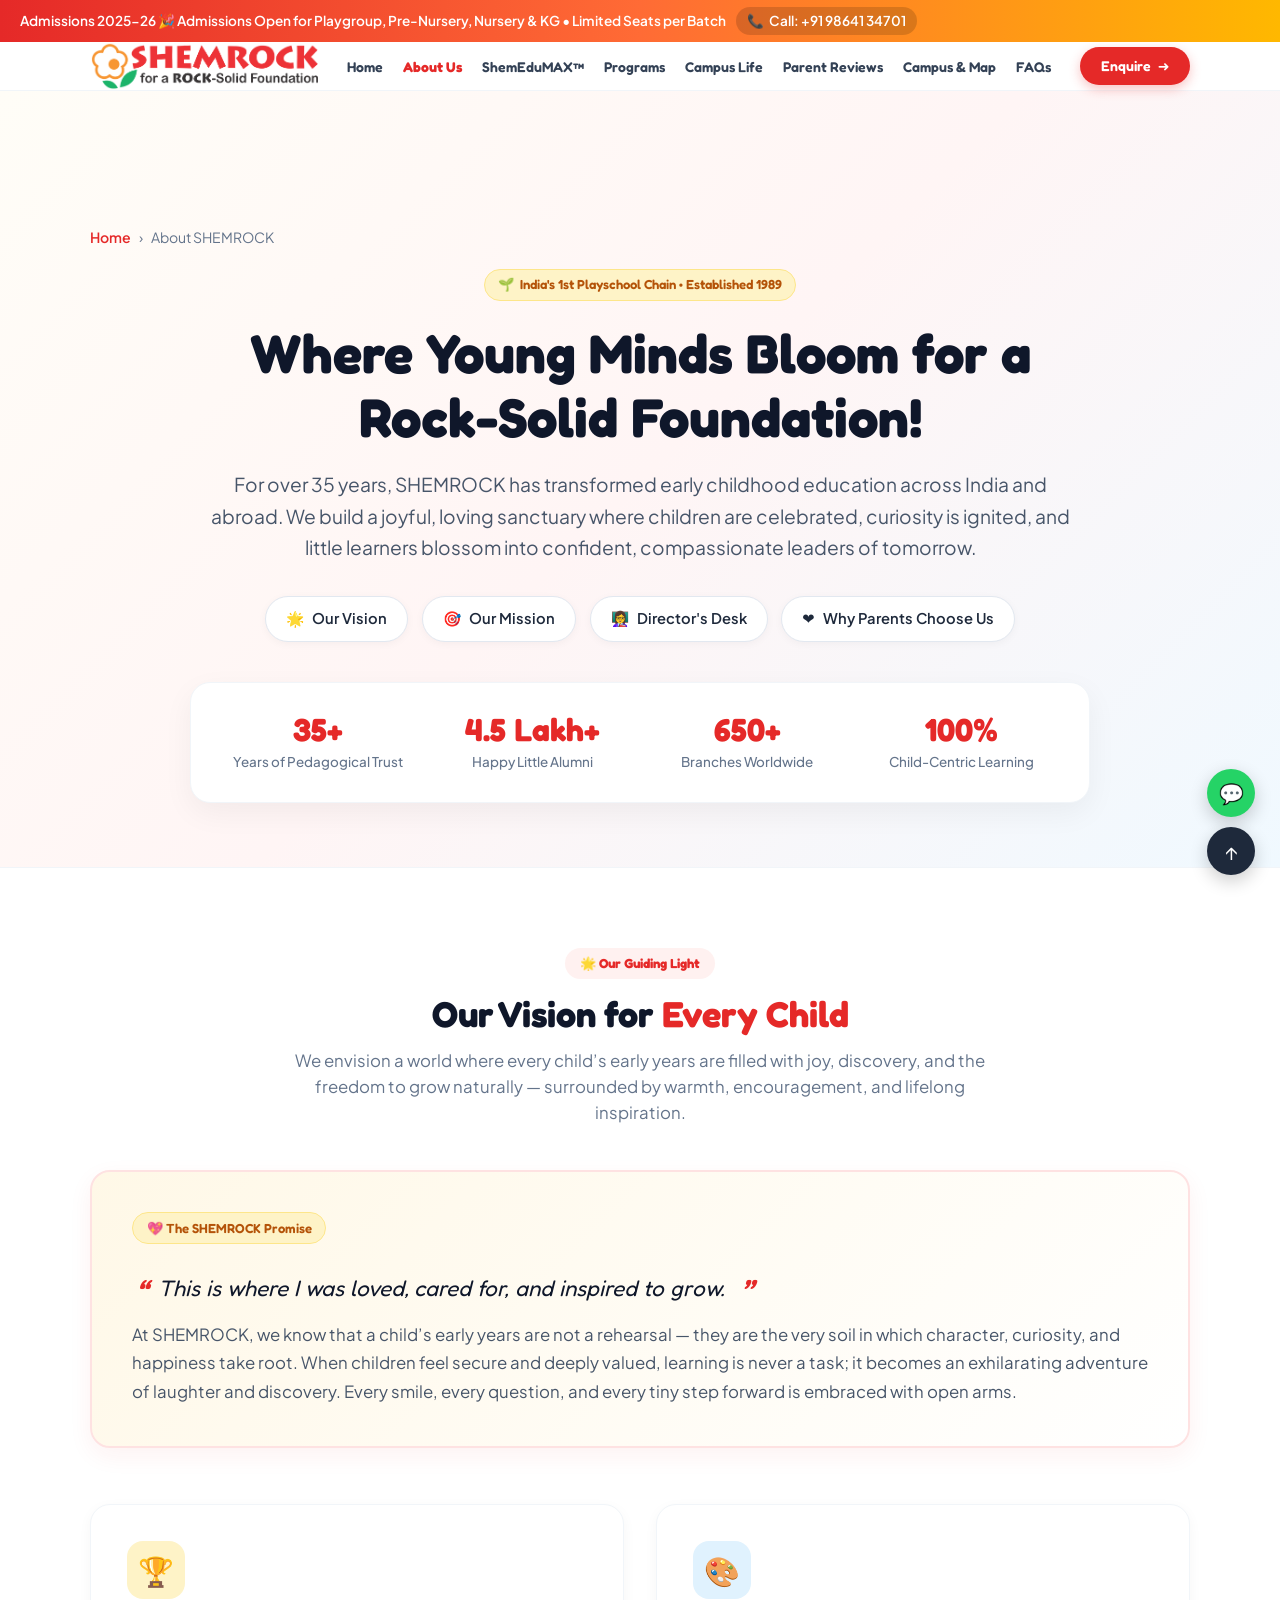
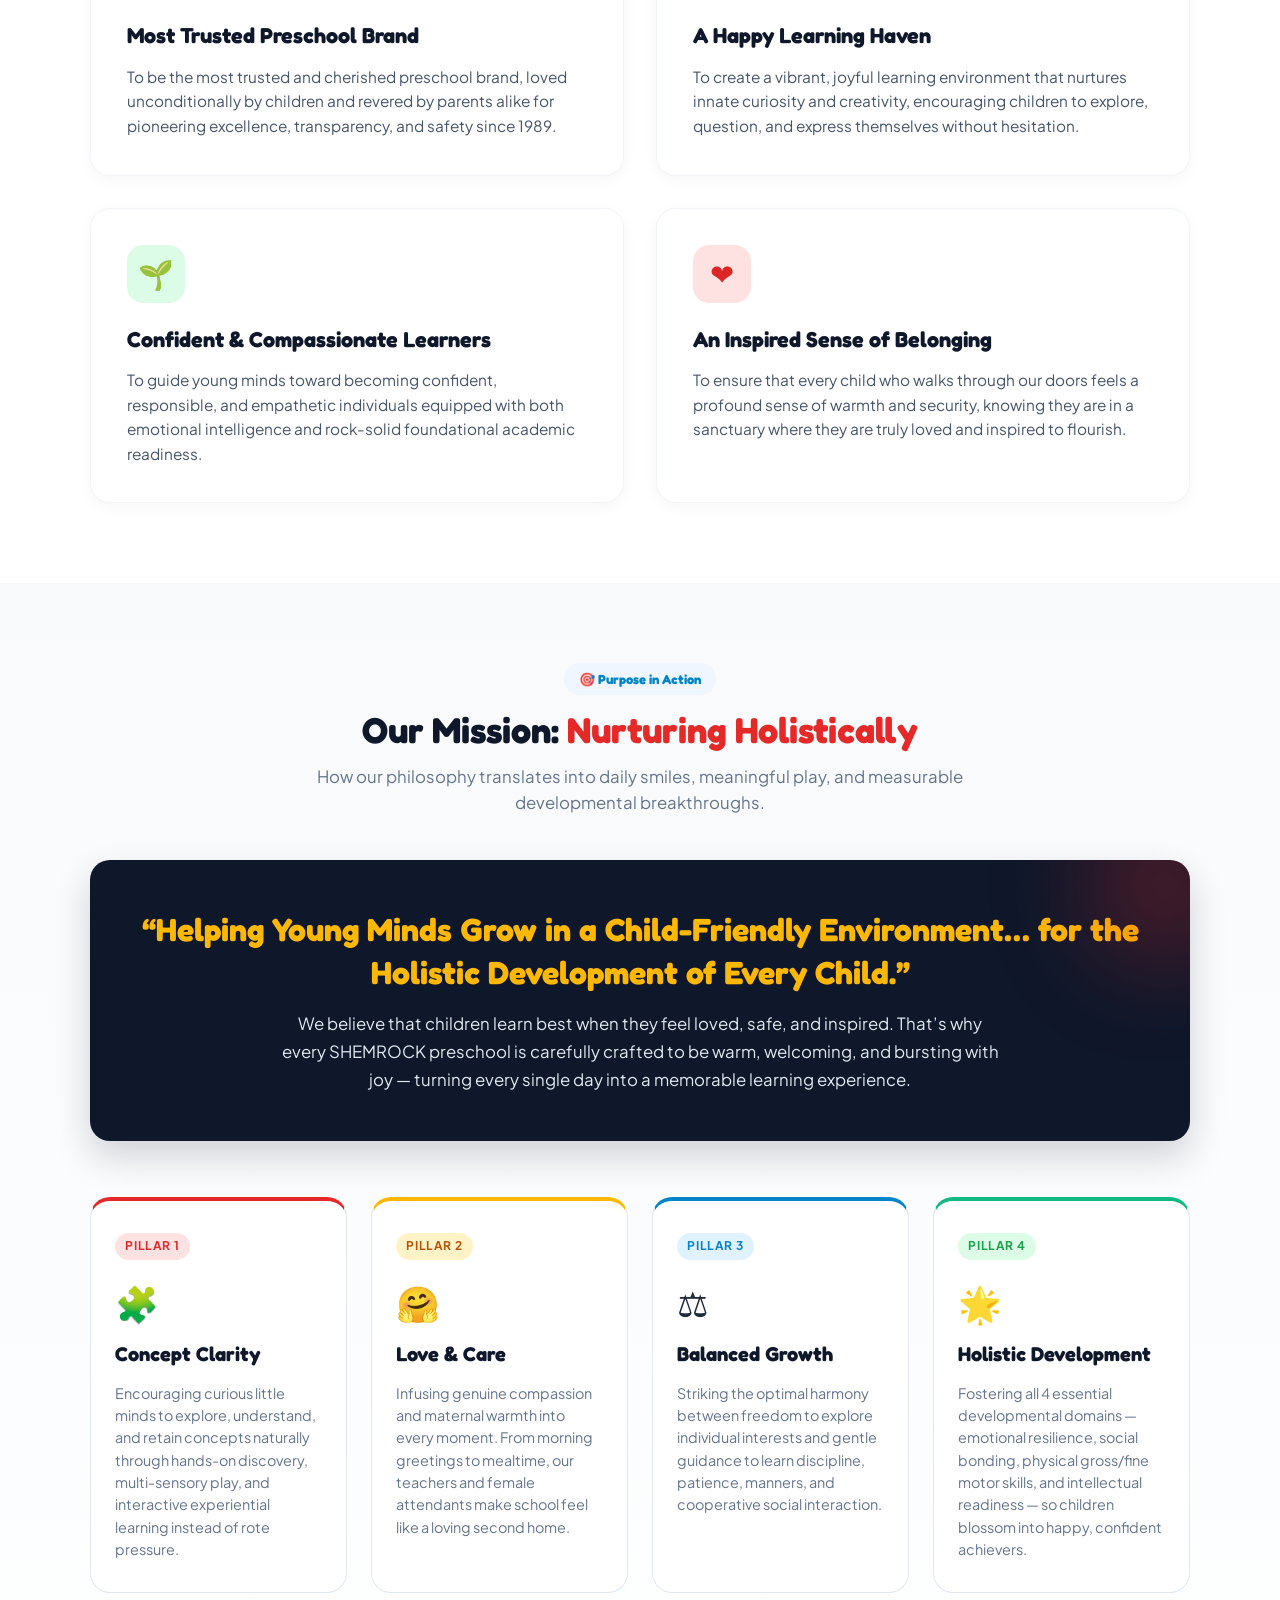
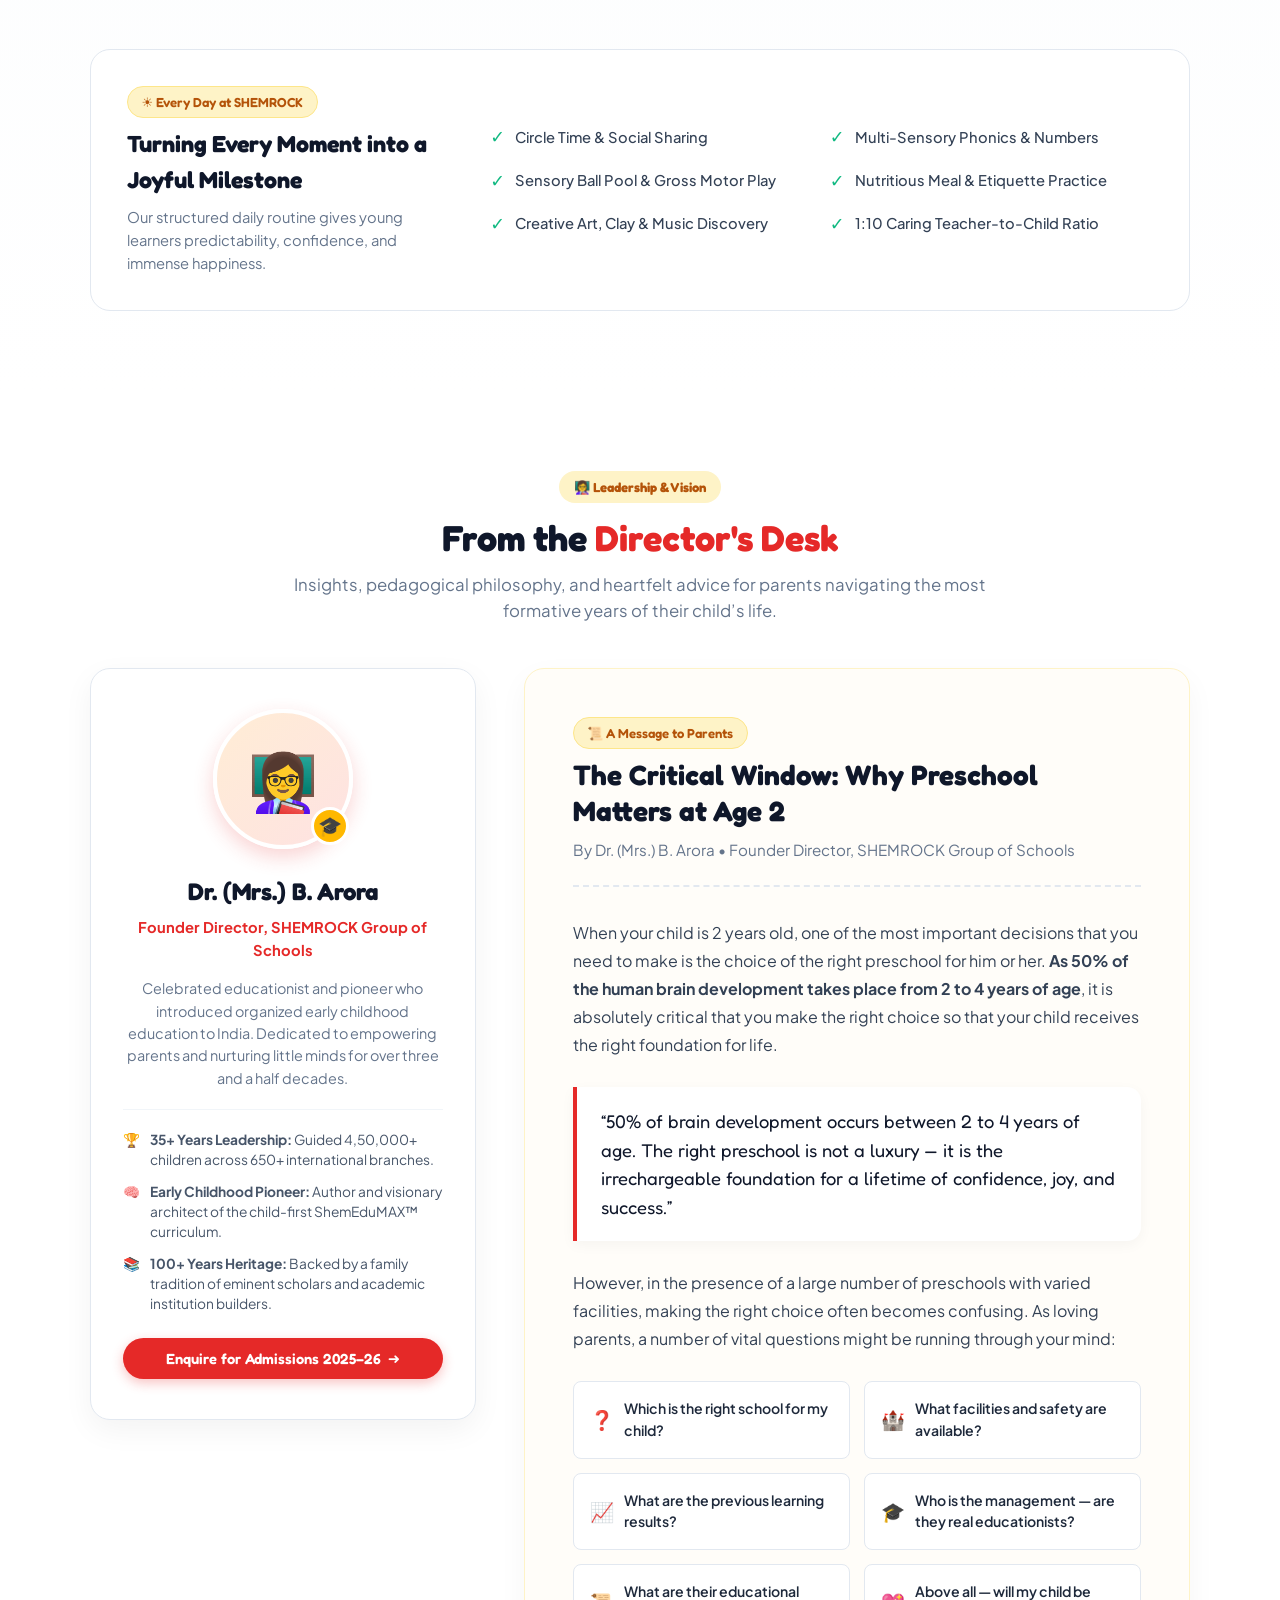
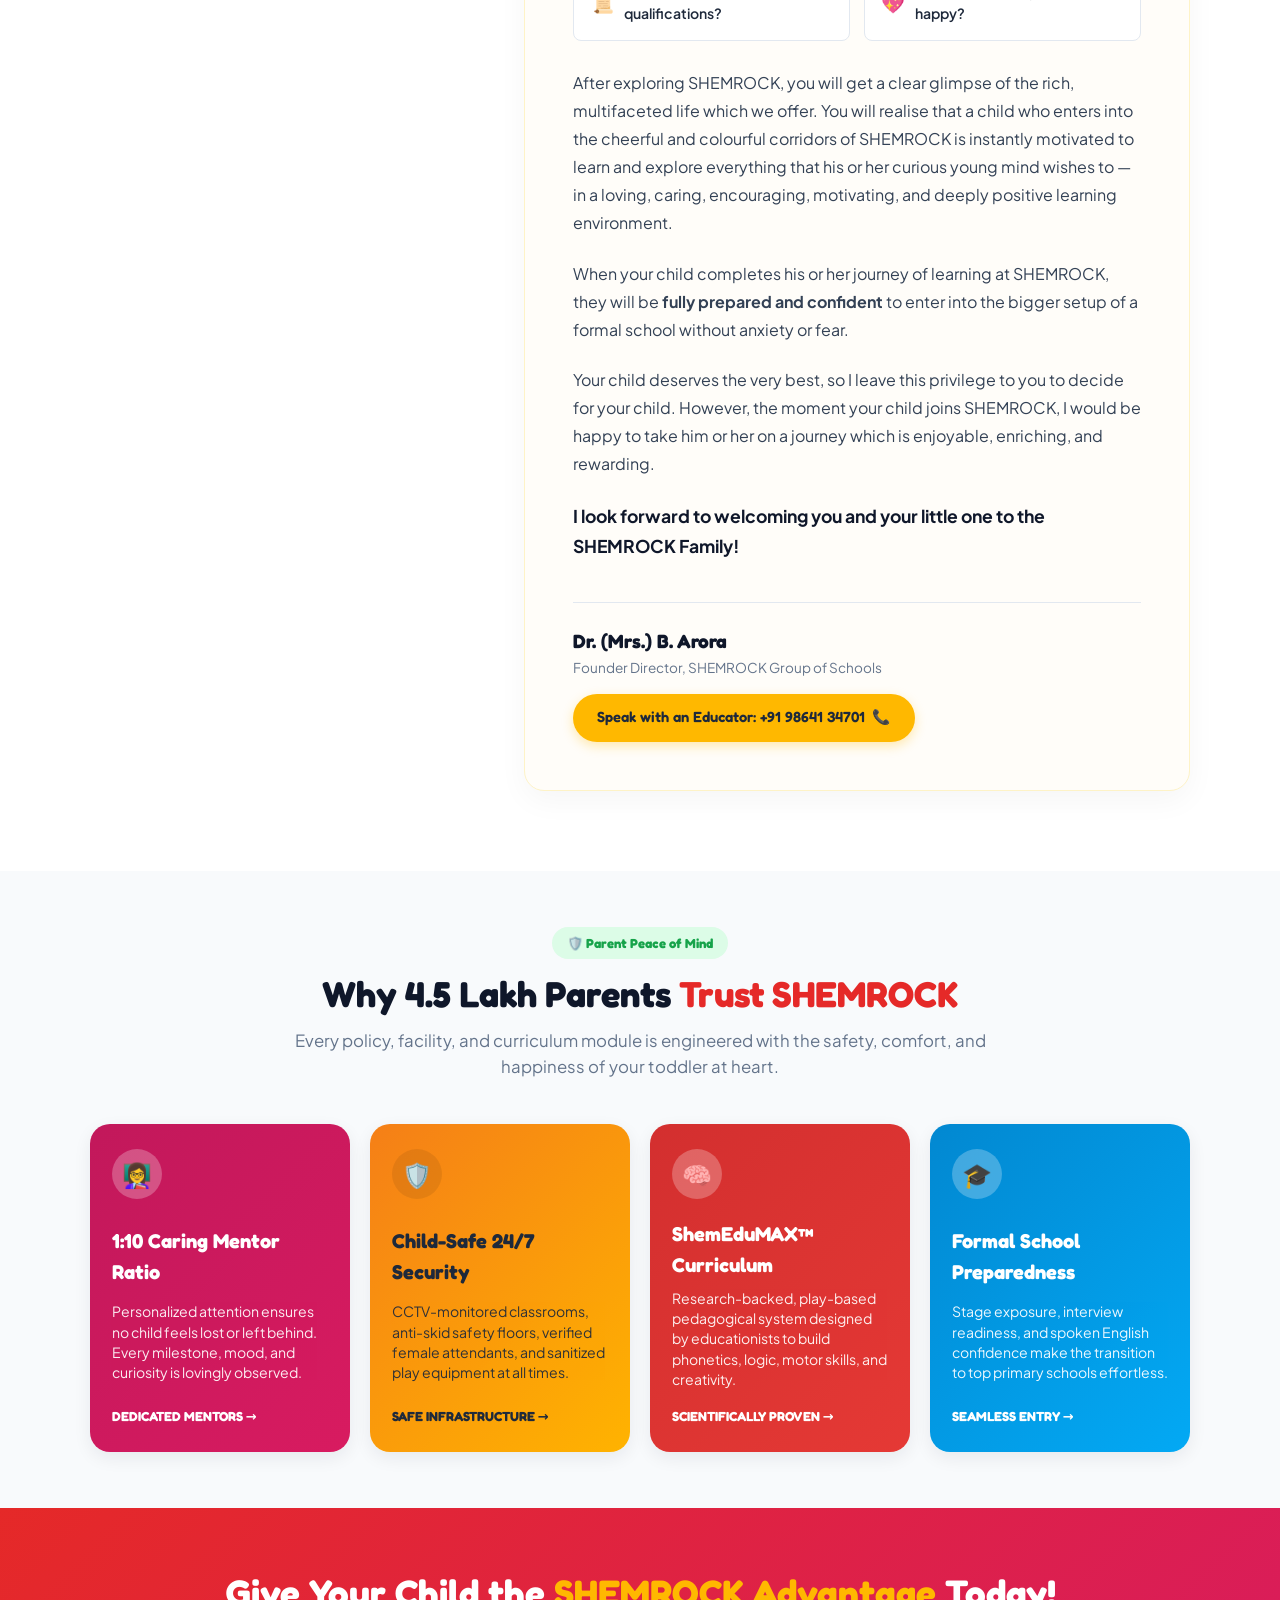
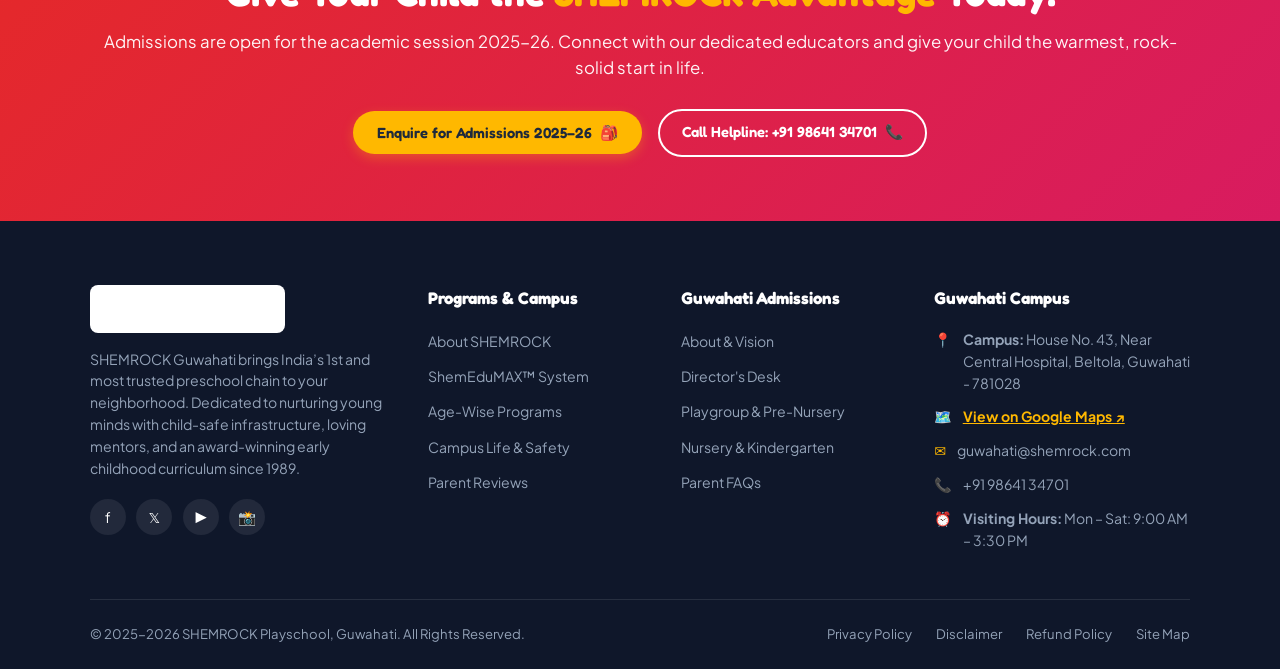
==== about.html @ 94e7a023 "Update website: remove unwanted CTAs, integrate authentic reviews, and add dedicated About Us page" ====
<!DOCTYPE html>
<html lang="en">

<head>
  <meta charset="UTF-8">
  <meta name="viewport" content="width=device-width, initial-scale=1.0">
  <title>About Us | SHEMROCK Playschool - Vision, Mission & Leadership</title>
  <meta name="description"
    content="Discover SHEMROCK's 35+ year legacy in early childhood education. Read our Vision, Mission, and the inspiring message from Founder Director Dr. (Mrs.) B. Arora.">
  <meta name="keywords"
    content="About SHEMROCK, Shemrock Vision, Shemrock Mission, Dr Mrs B Arora, Playschool Beltola, Best Preschool Guwahati, Early Childhood Education">
  <meta name="author" content="SHEMROCK Group of Schools">

  <!-- Open Graph -->
  <meta property="og:title" content="About Us | SHEMROCK Playschool - 35+ Years of Nurturing Young Minds">
  <meta property="og:description"
    content="Founded by renowned educationists, SHEMROCK is India's 1st playschool chain, empowering 4,50,000+ children with joyful, play-based early learning.">
  <meta property="og:type" content="website">
  <meta property="og:image" content="logo-3.png">

  <!-- Favicon -->
  <link rel="icon" type="image/png" href="logo-3.png">

  <!-- Google Fonts: Fredoka & Plus Jakarta Sans & Outfit -->
  <link rel="preconnect" href="https://fonts.googleapis.com">
  <link rel="preconnect" href="https://fonts.gstatic.com" crossorigin>
  <link
    href="https://fonts.googleapis.com/css2?family=Fredoka:wght@400;500;600;700&family=Outfit:wght@400;500;600;700;800&family=Plus+Jakarta+Sans:wght@400;500;600;700&display=swap"
    rel="stylesheet">

  <!-- Main Stylesheet -->
  <link rel="stylesheet" href="style.css?v=2.3">
</head>

<body>
  <!-- Top Notification Bar -->
  <div class="top-bar">
    <div class="container top-bar-content">
      <div class="top-bar-left">
        <span class="badge-new">Admissions 2025-26</span>
        <span>🎉 Admissions Open for Playgroup, Pre-Nursery, Nursery & KG • Limited Seats per Batch</span>
      </div>
      <div class="top-bar-right">
        <a href="tel:+919864134701" class="top-bar-link"
          style="background: rgba(0,0,0,0.15); padding: 0.2rem 0.65rem; border-radius: 99px;">
          <span>📞</span> Call: +91 98641 34701
        </a>
      </div>
    </div>
  </div>

  <!-- Main Header & Navigation -->
  <header class="site-header" id="header">
    <div class="container nav-container">
      <a href="index.html" class="nav-brand" aria-label="SHEMROCK Playschool Home">
        <img src="logo-3.png" alt="SHEMROCK for a ROCK-Solid Foundation" class="brand-logo-img">
      </a>

      <!-- Mobile Backdrop Overlay -->
      <div class="nav-backdrop" id="navBackdrop" aria-hidden="true"></div>

      <!-- Navigation Drawer / Menu -->
      <nav class="nav-menu-wrapper" id="navMenuWrapper">
        <div class="mobile-drawer-header">
          <div class="drawer-brand">
            <img src="logo-3.png" alt="SHEMROCK Playschool" class="drawer-logo-img">
          </div>
          <button class="drawer-close-btn" id="drawerCloseBtn" aria-label="Close navigation menu">✕</button>
        </div>

        <ul class="nav-menu" id="navMenu">
          <li class="nav-item">
            <a href="index.html" class="nav-link">
              <span class="nav-link-icon">🏠</span>
              <span class="nav-link-text">Home</span>
              <span class="nav-link-arrow">›</span>
            </a>
          </li>
          <li class="nav-item">
            <a href="about.html" class="nav-link active" style="color: var(--color-primary); font-weight: 700;">
              <span class="nav-link-icon">🏫</span>
              <span class="nav-link-text">About Us</span>
              <span class="nav-link-arrow">›</span>
            </a>
          </li>
          <li class="nav-item">
            <a href="index.html#curriculum" class="nav-link">
              <span class="nav-link-icon">🔬</span>
              <span class="nav-link-text">ShemEduMAX™</span>
              <span class="nav-link-arrow">›</span>
            </a>
          </li>
          <li class="nav-item">
            <a href="index.html#programs" class="nav-link">
              <span class="nav-link-icon">🎒</span>
              <span class="nav-link-text">Programs</span>
              <span class="nav-link-arrow">›</span>
            </a>
          </li>
          <li class="nav-item">
            <a href="index.html#facilities" class="nav-link">
              <span class="nav-link-icon">🏰</span>
              <span class="nav-link-text">Campus Life</span>
              <span class="nav-link-arrow">›</span>
            </a>
          </li>
          <li class="nav-item">
            <a href="index.html#reviews" class="nav-link">
              <span class="nav-link-icon">💬</span>
              <span class="nav-link-text">Parent Reviews</span>
              <span class="nav-link-arrow">›</span>
            </a>
          </li>
          <li class="nav-item">
            <a href="index.html#location" class="nav-link">
              <span class="nav-link-icon">📍</span>
              <span class="nav-link-text">Campus & Map</span>
              <span class="nav-link-arrow">›</span>
            </a>
          </li>
          <li class="nav-item">
            <a href="index.html#faq" class="nav-link">
              <span class="nav-link-icon">❓</span>
              <span class="nav-link-text">FAQs</span>
              <span class="nav-link-arrow">›</span>
            </a>
          </li>
        </ul>

        <!-- Mobile Drawer Quick Actions -->
        <div class="mobile-drawer-actions">
          <a href="tel:+919864134701" class="drawer-action-btn drawer-btn-call">
            <span>📞</span> Call: +91 98641 34701
          </a>
          <button class="drawer-action-btn drawer-btn-enquire"
            onclick="openAdmissionModal(); if(window.closeMobileMenu) window.closeMobileMenu();">
            <span>🎒 Admissions Enquiry</span>
          </button>
          <div class="drawer-campus-note">
            <span>📍 Beltola, Guwahati • Admissions Open 2025–26</span>
          </div>
        </div>
      </nav>

      <div class="nav-actions">
        <button class="btn btn-primary btn-pulse header-enquire-btn" onclick="openAdmissionModal()">
          <span class="header-enquire-text">Enquire</span>
          <span class="header-enquire-arrow">➜</span>
        </button>
        <button class="mobile-toggle" id="mobileToggle" aria-label="Toggle navigation menu">
          <svg class="hamburger-icon" width="24" height="24" viewBox="0 0 24 24" fill="none" stroke="currentColor"
            stroke-width="2.4" stroke-linecap="round" stroke-linejoin="round">
            <line x1="3" y1="12" x2="21" y2="12"></line>
            <line x1="3" y1="6" x2="21" y2="6"></line>
            <line x1="3" y1="18" x2="21" y2="18"></line>
          </svg>
        </button>
      </div>
    </div>
  </header>

  <!-- About Page Hero -->
  <section class="about-hero">
    <div class="container">
      <div class="about-breadcrumb">
        <a href="index.html">Home</a>
        <span>›</span>
        <span>About SHEMROCK</span>
      </div>

      <div class="about-hero-content">
        <span class="pill-badge pill-badge-yellow" style="margin-bottom: 1.25rem;">
          <span>🌱</span> India's 1st Playschool Chain • Established 1989
        </span>
        <h1 class="about-hero-title">
          Where Young Minds Bloom for a <span class="curved-highlight">Rock-Solid</span> Foundation!
        </h1>
        <p class="about-hero-desc">
          For over 35 years, SHEMROCK has transformed early childhood education across India and abroad. We build a
          joyful,
          loving sanctuary where children are celebrated, curiosity is ignited, and little learners blossom into
          confident,
          compassionate leaders of tomorrow.
        </p>

        <!-- Quick Jump Navigation -->
        <div class="about-quick-nav">
          <a href="#vision" class="about-nav-pill">
            <span>🌟</span> Our Vision
          </a>
          <a href="#mission" class="about-nav-pill">
            <span>🎯</span> Our Mission
          </a>
          <a href="#leadership" class="about-nav-pill">
            <span>👩‍🏫</span> Director's Desk
          </a>
          <a href="#values" class="about-nav-pill">
            <span>❤️</span> Why Parents Choose Us
          </a>
        </div>
      </div>

      <!-- Trust Stats Strip -->
      <div class="about-stats-strip">
        <div class="about-stat-item">
          <span class="about-stat-number">35+</span>
          <span class="about-stat-label">Years of Pedagogical Trust</span>
        </div>
        <div class="about-stat-item">
          <span class="about-stat-number">4.5 Lakh+</span>
          <span class="about-stat-label">Happy Little Alumni</span>
        </div>
        <div class="about-stat-item">
          <span class="about-stat-number">650+</span>
          <span class="about-stat-label">Branches Worldwide</span>
        </div>
        <div class="about-stat-item">
          <span class="about-stat-number">100%</span>
          <span class="about-stat-label">Child-Centric Learning</span>
        </div>
      </div>
    </div>
  </section>

  <!-- Section 1: Our Vision -->
  <section class="vision-section" id="vision">
    <div class="container">
      <div class="section-header text-center">
        <span class="section-tag" style="background: #FFF1F0; color: #E52928;">🌟 Our Guiding Light</span>
        <h2 class="section-title">
          Our Vision for <span class="highlight-red">Every Child</span>
        </h2>
        <p class="section-desc">
          We envision a world where every child’s early years are filled with joy, discovery, and the freedom to grow
          naturally — surrounded by warmth, encouragement, and lifelong inspiration.
        </p>
      </div>

      <!-- Storytelling Card -->
      <div class="vision-story-card">
        <span class="pill-badge pill-badge-yellow" style="margin-bottom: 0.75rem;">💖 The SHEMROCK Promise</span>
        <div class="vision-quote-tagline">
          This is where I was loved, cared for, and inspired to grow.
        </div>
        <p style="font-size: 1.05rem; color: #475569; line-height: 1.7; margin-top: 1rem;">
          At SHEMROCK, we know that a child’s early years are not a rehearsal — they are the very soil in which
          character,
          curiosity, and happiness take root. When children feel secure and deeply valued, learning is never a task; it
          becomes
          an exhilarating adventure of laughter and discovery. Every smile, every question, and every tiny step forward
          is
          embraced with open arms.
        </p>
      </div>

      <!-- 4 Vision Cornerstones Grid -->
      <div class="vision-grid">
        <div class="vision-card">
          <div class="vision-card-icon" style="background: #FEF3C7; color: #D97706;">🏆</div>
          <h3 class="vision-card-title">Most Trusted Preschool Brand</h3>
          <p class="vision-card-text">
            To be the most trusted and cherished preschool brand, loved unconditionally by children and revered by
            parents
            alike for pioneering excellence, transparency, and safety since 1989.
          </p>
        </div>

        <div class="vision-card">
          <div class="vision-card-icon" style="background: #E0F2FE; color: #0284C7;">🎨</div>
          <h3 class="vision-card-title">A Happy Learning Haven</h3>
          <p class="vision-card-text">
            To create a vibrant, joyful learning environment that nurtures innate curiosity and creativity, encouraging
            children
            to explore, question, and express themselves without hesitation.
          </p>
        </div>

        <div class="vision-card">
          <div class="vision-card-icon" style="background: #DCFCE7; color: #16A34A;">🌱</div>
          <h3 class="vision-card-title">Confident & Compassionate Learners</h3>
          <p class="vision-card-text">
            To guide young minds toward becoming confident, responsible, and empathetic individuals equipped with both
            emotional
            intelligence and rock-solid foundational academic readiness.
          </p>
        </div>

        <div class="vision-card">
          <div class="vision-card-icon" style="background: #FEE2E2; color: #DC2626;">❤️</div>
          <h3 class="vision-card-title">An Inspired Sense of Belonging</h3>
          <p class="vision-card-text">
            To ensure that every child who walks through our doors feels a profound sense of warmth and security,
            knowing they
            are in a sanctuary where they are truly loved and inspired to flourish.
          </p>
        </div>
      </div>
    </div>
  </section>

  <!-- Section 2: Our Mission -->
  <section class="mission-section" id="mission">
    <div class="container">
      <div class="section-header text-center">
        <span class="section-tag" style="background: #EFF6FF; color: #0284C7;">🎯 Purpose in Action</span>
        <h2 class="section-title">
          Our Mission: <span class="highlight-red">Nurturing Holistically</span>
        </h2>
        <p class="section-desc">
          How our philosophy translates into daily smiles, meaningful play, and measurable developmental breakthroughs.
        </p>
      </div>

      <!-- Core Mission Statement Box -->
      <div class="mission-statement-box">
        <h3 class="mission-statement-title">
          “Helping Young Minds Grow in a Child-Friendly Environment… for the Holistic Development of Every Child.”
        </h3>
        <p class="mission-statement-text">
          We believe that children learn best when they feel loved, safe, and inspired. That’s why every SHEMROCK
          preschool
          is carefully crafted to be warm, welcoming, and bursting with joy — turning every single day into a memorable
          learning
          experience.
        </p>
      </div>

      <!-- 4 Mission Focus Pillars -->
      <div class="mission-pillars-grid">
        <div class="mission-pillar-card" style="border-top: 4px solid #E52928;">
          <span class="mission-pillar-badge" style="background: #FEE2E2; color: #E52928;">Pillar 1</span>
          <div style="font-size: 2.2rem; margin-bottom: 0.5rem;">🧩</div>
          <h4 class="mission-pillar-title">Concept Clarity</h4>
          <p class="mission-pillar-desc">
            Encouraging curious little minds to explore, understand, and retain concepts naturally through hands-on
            discovery,
            multi-sensory play, and interactive experiential learning instead of rote pressure.
          </p>
        </div>

        <div class="mission-pillar-card" style="border-top: 4px solid #FFB800;">
          <span class="mission-pillar-badge" style="background: #FEF3C7; color: #B45309;">Pillar 2</span>
          <div style="font-size: 2.2rem; margin-bottom: 0.5rem;">🤗</div>
          <h4 class="mission-pillar-title">Love & Care</h4>
          <p class="mission-pillar-desc">
            Infusing genuine compassion and maternal warmth into every moment. From morning greetings to mealtime, our
            teachers
            and female attendants make school feel like a loving second home.
          </p>
        </div>

        <div class="mission-pillar-card" style="border-top: 4px solid #0284C7;">
          <span class="mission-pillar-badge" style="background: #E0F2FE; color: #0284C7;">Pillar 3</span>
          <div style="font-size: 2.2rem; margin-bottom: 0.5rem;">⚖️</div>
          <h4 class="mission-pillar-title">Balanced Growth</h4>
          <p class="mission-pillar-desc">
            Striking the optimal harmony between freedom to explore individual interests and gentle guidance to learn
            discipline,
            patience, manners, and cooperative social interaction.
          </p>
        </div>

        <div class="mission-pillar-card" style="border-top: 4px solid #10B981;">
          <span class="mission-pillar-badge" style="background: #DCFCE7; color: #16A34A;">Pillar 4</span>
          <div style="font-size: 2.2rem; margin-bottom: 0.5rem;">🌟</div>
          <h4 class="mission-pillar-title">Holistic Development</h4>
          <p class="mission-pillar-desc">
            Fostering all 4 essential developmental domains — emotional resilience, social bonding, physical gross/fine
            motor
            skills, and intellectual readiness — so children blossom into happy, confident achievers.
          </p>
        </div>
      </div>

      <!-- Daily Nurturing Promise Strip -->
      <div class="mission-daily-strip">
        <div>
          <span class="pill-badge pill-badge-yellow" style="margin-bottom: 0.5rem;">☀️ Every Day at SHEMROCK</span>
          <h3 class="mission-daily-title">Turning Every Moment into a Joyful Milestone</h3>
          <p style="font-size: 0.92rem; color: #64748B; margin-top: 0.5rem;">
            Our structured daily routine gives young learners predictability, confidence, and immense happiness.
          </p>
        </div>
        <div class="mission-daily-list">
          <div class="mission-daily-item"><span class="icon">✓</span> Circle Time & Social Sharing</div>
          <div class="mission-daily-item"><span class="icon">✓</span> Multi-Sensory Phonics & Numbers</div>
          <div class="mission-daily-item"><span class="icon">✓</span> Sensory Ball Pool & Gross Motor Play</div>
          <div class="mission-daily-item"><span class="icon">✓</span> Nutritious Meal & Etiquette Practice</div>
          <div class="mission-daily-item"><span class="icon">✓</span> Creative Art, Clay & Music Discovery</div>
          <div class="mission-daily-item"><span class="icon">✓</span> 1:10 Caring Teacher-to-Child Ratio</div>
        </div>
      </div>
    </div>
  </section>

  <!-- Section 3: Leadership & Director's Desk -->
  <section class="director-section" id="leadership">
    <div class="container">
      <div class="section-header text-center">
        <span class="section-tag" style="background: #FEF3C7; color: #B45309;">👩‍🏫 Leadership & Vision</span>
        <h2 class="section-title">
          From the <span class="highlight-red">Director's Desk</span>
        </h2>
        <p class="section-desc">
          Insights, pedagogical philosophy, and heartfelt advice for parents navigating the most formative years of
          their child’s life.
        </p>
      </div>

      <div class="director-grid">
        <!-- Profile Card -->
        <div class="director-profile-card">
          <div class="director-avatar-wrapper">
            <span>👩‍🏫</span>
            <div class="director-avatar-badge" title="Pioneer Educationist">🎓</div>
          </div>
          <h3 class="director-name">Dr. (Mrs.) B. Arora</h3>
          <div class="director-role">Founder Director, SHEMROCK Group of Schools</div>
          <p style="font-size: 0.9rem; color: #64748B; line-height: 1.55;">
            Celebrated educationist and pioneer who introduced organized early childhood education to India. Dedicated
            to
            empowering parents and nurturing little minds for over three and a half decades.
          </p>

          <div class="director-bio-points">
            <div class="director-bio-point">
              <span>🏆</span>
              <span><strong>35+ Years Leadership:</strong> Guided 4,50,000+ children across 650+ international
                branches.</span>
            </div>
            <div class="director-bio-point">
              <span>🧠</span>
              <span><strong>Early Childhood Pioneer:</strong> Author and visionary architect of the child-first
                ShemEduMAX™ curriculum.</span>
            </div>
            <div class="director-bio-point">
              <span>📚</span>
              <span><strong>100+ Years Heritage:</strong> Backed by a family tradition of eminent scholars and academic
                institution builders.</span>
            </div>
          </div>

          <div style="margin-top: 1.5rem;">
            <button class="btn btn-primary" onclick="openAdmissionModal()"
              style="width: 100%; justify-content: center;">
              <span>Enquire for Admissions 2025–26</span>
              <span>➜</span>
            </button>
          </div>
        </div>

        <!-- Director's Letter Card -->
        <div class="director-letter-card">
          <div class="letter-header">
            <span class="pill-badge pill-badge-yellow" style="margin-bottom: 0.5rem;">📜 A Message to Parents</span>
            <h3 class="letter-title">The Critical Window: Why Preschool Matters at Age 2</h3>
            <p class="letter-subtitle">By Dr. (Mrs.) B. Arora • Founder Director, SHEMROCK Group of Schools</p>
          </div>

          <div class="director-letter-body">
            <p>
              When your child is 2 years old, one of the most important decisions that you need to make is the choice of
              the
              right preschool for him or her. <strong>As 50% of the human brain development takes place from 2 to 4
                years of
                age</strong>, it is absolutely critical that you make the right choice so that your child receives the
              right
              foundation for life.
            </p>

            <div class="director-highlight-quote">
              “50% of brain development occurs between 2 to 4 years of age. The right preschool is not a luxury — it is
              the
              irrechargeable foundation for a lifetime of confidence, joy, and success.”
            </div>

            <p>
              However, in the presence of a large number of preschools with varied facilities, making the right choice
              often becomes
              confusing. As loving parents, a number of vital questions might be running through your mind:
            </p>

            <!-- Parent Questions Grid -->
            <div class="director-questions-grid">
              <div class="director-question-card">
                <span class="q-icon">❓</span> Which is the right school for my child?
              </div>
              <div class="director-question-card">
                <span class="q-icon">🏰</span> What facilities and safety are available?
              </div>
              <div class="director-question-card">
                <span class="q-icon">📈</span> What are the previous learning results?
              </div>
              <div class="director-question-card">
                <span class="q-icon">🎓</span> Who is the management — are they real educationists?
              </div>
              <div class="director-question-card">
                <span class="q-icon">📜</span> What are their educational qualifications?
              </div>
              <div class="director-question-card">
                <span class="q-icon">💖</span> Above all — will my child be happy?
              </div>
            </div>

            <p>
              After exploring SHEMROCK, you will get a clear glimpse of the rich, multifaceted life which we offer. You
              will realise
              that a child who enters into the cheerful and colourful corridors of SHEMROCK is instantly motivated to
              learn and explore
              everything that his or her curious young mind wishes to — in a loving, caring, encouraging, motivating,
              and deeply
              positive learning environment.
            </p>

            <p>
              When your child completes his or her journey of learning at SHEMROCK, they will be <strong>fully prepared
                and
                confident</strong> to enter into the bigger setup of a formal school without anxiety or fear.
            </p>

            <p>
              Your child deserves the very best, so I leave this privilege to you to decide for your child. However, the
              moment your
              child joins SHEMROCK, I would be happy to take him or her on a journey which is enjoyable, enriching, and
              rewarding.
            </p>

            <p style="font-weight: 700; color: #0F172A; font-size: 1.1rem;">
              I look forward to welcoming you and your little one to the SHEMROCK Family!
            </p>

            <!-- Signature block -->
            <div class="director-signature-wrap">
              <div>
                <div class="director-signature-text">Dr. (Mrs.) B. Arora</div>
                <div class="director-signature-title">Founder Director, SHEMROCK Group of Schools</div>
              </div>
              <a href="tel:+919864134701" class="btn btn-yellow">
                <span>Speak with an Educator: +91 98641 34701</span>
                <span>📞</span>
              </a>
            </div>
          </div>
        </div>
      </div>
    </div>
  </section>

  <!-- Section 4: Why Parents Choose SHEMROCK -->
  <section class="section-padding" id="values" style="background: #F8FAFC;">
    <div class="container">
      <div class="section-header text-center">
        <span class="section-tag" style="background: #DCFCE7; color: #16A34A;">🛡️ Parent Peace of Mind</span>
        <h2 class="section-title">
          Why 4.5 Lakh Parents <span class="highlight-red">Trust SHEMROCK</span>
        </h2>
        <p class="section-desc">
          Every policy, facility, and curriculum module is engineered with the safety, comfort, and happiness of your
          toddler at heart.
        </p>
      </div>

      <div class="pillars-grid">
        <div class="pillar-card pillar-magenta">
          <div class="pillar-icon-box">👩‍🏫</div>
          <h3 class="pillar-title">1:10 Caring Mentor Ratio</h3>
          <p class="pillar-desc">
            Personalized attention ensures no child feels lost or left behind. Every milestone, mood, and curiosity is
            lovingly observed.
          </p>
          <span class="pillar-action">Dedicated Mentors →</span>
        </div>

        <div class="pillar-card pillar-amber">
          <div class="pillar-icon-box">🛡️</div>
          <h3 class="pillar-title">Child-Safe 24/7 Security</h3>
          <p class="pillar-desc">
            CCTV-monitored classrooms, anti-skid safety floors, verified female attendants, and sanitized play equipment
            at all times.
          </p>
          <span class="pillar-action">Safe Infrastructure →</span>
        </div>

        <div class="pillar-card pillar-crimson">
          <div class="pillar-icon-box">🧠</div>
          <h3 class="pillar-title">ShemEduMAX™ Curriculum</h3>
          <p class="pillar-desc">
            Research-backed, play-based pedagogical system designed by educationists to build phonetics, logic, motor
            skills, and creativity.
          </p>
          <span class="pillar-action">Scientifically Proven →</span>
        </div>

        <div class="pillar-card pillar-blue">
          <div class="pillar-icon-box">🎓</div>
          <h3 class="pillar-title">Formal School Preparedness</h3>
          <p class="pillar-desc">
            Stage exposure, interview readiness, and spoken English confidence make the transition to top primary
            schools effortless.
          </p>
          <span class="pillar-action">Seamless Entry →</span>
        </div>
      </div>
    </div>
  </section>

  <!-- Bottom CTA Banner -->
  <section class="cta-banner-section">
    <div class="container cta-banner-content">
      <h2 class="cta-banner-title">
        Give Your Child the <span style="color: #FFB800;">SHEMROCK Advantage</span> Today!
      </h2>
      <p class="cta-banner-desc">
        Admissions are open for the academic session 2025-26. Connect with our dedicated educators and give your child
        the
        warmest, rock-solid start in life.
      </p>
      <div class="cta-buttons">
        <button class="btn btn-yellow" onclick="openAdmissionModal()">
          <span>Enquire for Admissions 2025–26</span>
          <span>🎒</span>
        </button>
        <a href="tel:+919864134701" class="btn btn-outline-white">
          <span>Call Helpline: +91 98641 34701</span>
          <span>📞</span>
        </a>
      </div>
    </div>
  </section>

  <!-- Site Footer -->
  <footer class="site-footer">
    <div class="container">
      <div class="footer-top">
        <div class="footer-brand">
          <img src="logo-3.png" alt="SHEMROCK Playschool Guwahati" class="brand-logo-img">
          <p>
            SHEMROCK Guwahati brings India’s 1st and most trusted preschool chain to your neighborhood. Dedicated to
            nurturing young minds with child-safe infrastructure, loving mentors, and an award-winning early childhood
            curriculum since 1989.
          </p>
          <div class="social-links">
            <a href="https://facebook.com" target="_blank" class="social-icon-btn" aria-label="Facebook">f</a>
            <a href="https://twitter.com" target="_blank" class="social-icon-btn" aria-label="Twitter">𝕏</a>
            <a href="https://youtube.com" target="_blank" class="social-icon-btn" aria-label="YouTube">▶</a>
            <a href="https://instagram.com" target="_blank" class="social-icon-btn" aria-label="Instagram">📸</a>
          </div>
        </div>

        <div class="footer-col">
          <h5>Programs & Campus</h5>
          <ul class="footer-links">
            <li><a href="about.html">About SHEMROCK</a></li>
            <li><a href="index.html#curriculum">ShemEduMAX™ System</a></li>
            <li><a href="index.html#programs">Age-Wise Programs</a></li>
            <li><a href="index.html#facilities">Campus Life & Safety</a></li>
            <li><a href="index.html#reviews">Parent Reviews</a></li>
          </ul>
        </div>

        <div class="footer-col">
          <h5>Guwahati Admissions</h5>
          <ul class="footer-links">
            <li><a href="about.html">About & Vision</a></li>
            <li><a href="about.html#leadership">Director's Desk</a></li>
            <li><a href="index.html#programs">Playgroup & Pre-Nursery</a></li>
            <li><a href="index.html#programs">Nursery & Kindergarten</a></li>
            <li><a href="index.html#faq">Parent FAQs</a></li>
          </ul>
        </div>

        <div class="footer-col">
          <h5>Guwahati Campus</h5>
          <div class="footer-contact-info">
            <div class="contact-row">
              <span class="contact-row-icon">📍</span>
              <span><strong>Campus:</strong> House No. 43, Near Central Hospital, Beltola, Guwahati - 781028</span>
            </div>
            <div class="contact-row">
              <span class="contact-row-icon">🗺️</span>
              <a href="https://maps.google.com/?cid=10112229116156857562&g_mp=CiVnb29nbGUubWFwcy5wbGFjZXMudjEuUGxhY2VzLkdldFBsYWNlEAMYASAF&hl=en-US&source=embed"
                target="_blank" rel="noopener noreferrer"
                style="color: #FFB800; font-weight: 700; text-decoration: underline;">
                View on Google Maps ↗
              </a>
            </div>
            <div class="contact-row">
              <span class="contact-row-icon">✉️</span>
              <a href="mailto:guwahati@shemrock.com" style="color: inherit;">guwahati@shemrock.com</a>
            </div>
            <div class="contact-row">
              <span class="contact-row-icon">📞</span>
              <a href="tel:+919864134701" style="color: inherit;">+91 98641 34701</a>
            </div>
            <div class="contact-row">
              <span class="contact-row-icon">⏰</span>
              <span><strong>Visiting Hours:</strong> Mon – Sat: 9:00 AM – 3:30 PM</span>
            </div>
          </div>
        </div>
      </div>

      <div class="footer-bottom">
        <div>
          © 2025-2026 SHEMROCK Playschool, Guwahati. All Rights Reserved.
        </div>
        <div style="display: flex; gap: 1.5rem;">
          <a href="#">Privacy Policy</a>
          <a href="#">Disclaimer</a>
          <a href="#">Refund Policy</a>
          <a href="#">Site Map</a>
        </div>
      </div>
    </div>
  </footer>

  <!-- Floating Action Buttons (WhatsApp + Scroll to Top) -->
  <div class="floating-contact-bar">
    <a href="https://wa.me/919864134701?text=Hello%20SHEMROCK%20Guwahati,%20I%20would%20like%20to%20enquire%20about%20playschool%20admissions."
      target="_blank" class="floating-btn btn-whatsapp" title="Chat with Admission Counselor on WhatsApp"
      aria-label="WhatsApp Chat">
      💬
    </a>
    <button class="floating-btn btn-scroll-top" id="scrollTopBtn" title="Scroll to top" aria-label="Scroll to top">
      ↑
    </button>
  </div>

  <!-- Admission Enquiry Modal -->
  <div class="modal-overlay" id="admissionModal">
    <div class="modal-card">
      <button class="modal-close-btn" id="modalCloseBtn" aria-label="Close modal">✕</button>
      <div style="text-align: center; margin-bottom: 1.5rem;">
        <span class="pill-badge pill-badge-yellow" style="margin-bottom: 0.5rem;">🎒 Guwahati Admissions 2025-26</span>
        <h3 style="font-family: var(--font-heading); font-size: 1.6rem; color: #0F172A;">Admissions Enquiry 2025-26</h3>
        <p style="font-size: 0.88rem; color: #64748B;">📍 House No. 43, Shemrock Hearts, Chandannagar Survey Road,
          Beltola, Guwahati</p>
        <p style="font-size: 0.82rem; color: #94A3B8; margin-top: 0.25rem;">Leave your details and our Beltola counselor
          will assist you with all admissions guidance.</p>
      </div>

      <form id="admissionForm">
        <input type="hidden" id="targetBranch" value="Shemrock Hearts Beltola, Guwahati">
        <div class="form-group">
          <label class="form-label" for="parentName">Parent / Guardian Name *</label>
          <input type="text" id="parentName" class="form-control" placeholder="e.g. Priya Sharma" required>
        </div>
        <div class="form-group">
          <label class="form-label" for="parentPhone">Contact Number *</label>
          <input type="tel" id="parentPhone" class="form-control" placeholder="+91 98641 34701"
            pattern="[0-9+ -]{10,14}" required>
        </div>
        <div style="display: grid; grid-template-columns: 1fr 1fr; gap: 1rem;">
          <div class="form-group">
            <label class="form-label" for="childAge">Child's Age *</label>
            <select id="childAge" class="form-control" required>
              <option value="1.5-2.5">1.5 - 2.5 yrs (Playgroup)</option>
              <option value="2.5-3.5">2.5 - 3.5 yrs (Pre-Nursery)</option>
              <option value="3.5-4.5">3.5 - 4.5 yrs (Nursery)</option>
              <option value="4.5-5.5">4.5 - 5.5 yrs (KG / Prep)</option>
            </select>
          </div>
          <div class="form-group">
            <label class="form-label" for="parentLocality">Locality in Guwahati *</label>
            <input type="text" id="parentLocality" class="form-control" placeholder="e.g. Zoo Road, Beltola, Dispur"
              required>
          </div>
        </div>
        <button type="submit" class="btn btn-primary" style="width: 100%; margin-top: 1rem; padding: 0.85rem;">
          Submit Admission Enquiry ✨
        </button>
      </form>

      <div id="formSuccess" style="display: none; text-align: center; padding: 2rem 1rem;">
        <div style="font-size: 3.5rem; margin-bottom: 0.75rem;">🎉</div>
        <h4 style="font-family: var(--font-heading); font-size: 1.5rem; color: #10B981; margin-bottom: 0.5rem;">Enquiry
          Received Successfully!</h4>
        <p style="color: #475569; font-size: 0.95rem;">Our Guwahati branch counselor will contact you within 2 business
          hours with curriculum details and admission guidance.</p>
      </div>
    </div>
  </div>

  <!-- Mobile Sticky Bottom Conversion Bar -->
  <div class="mobile-sticky-bar" id="mobileStickyBar">
    <div class="mobile-sticky-inner">
      <a href="tel:+919864134701" class="btn btn-outline-primary mobile-sticky-btn">
        <span>📞 Call: 9864134701</span>
      </a>
      <button class="btn btn-primary mobile-sticky-btn" onclick="openAdmissionModal()">
        <span>🎒 Enquire Now</span>
      </button>
    </div>
  </div>

  <!-- Confetti Canvas -->
  <canvas id="confettiCanvas"></canvas>

  <!-- Interactive JavaScript -->
  <script src="script.js?v=2.2"></script>
</body>

</html>
---- style.css ----
/* ==========================================================================
   SHEMROCK PLAYSCHOOL - OPTIMIZED PERFORMANCE STYLESHEET
   High-performance, Zero-Lag, Fully Responsive (Mobile, Tablet, Desktop)
   Mobile Length Optimization with Horizontal Scroll Snapping & Compact Modules
   ========================================================================== */

:root {
  /* Brand Palette */
  --color-primary: #E52928;
  --color-primary-dark: #C61E1D;
  --color-primary-soft: #FFF1F0;

  --color-yellow: #FFB800;
  --color-yellow-light: #FFF9E6;
  --color-yellow-dark: #E6A100;
  --color-yellow-border: #FFE58F;

  --color-blue: #0284C7;
  --color-blue-light: #E0F2FE;
  --color-blue-dark: #0369A1;

  --color-green: #10B981;
  --color-green-light: #ECFDF5;
  --color-green-dark: #047857;

  --color-orange: #F97316;
  --color-orange-light: #FFF7ED;

  /* Neutrals */
  --color-bg: #FCFBF7;
  --color-surface: #FFFFFF;
  --color-surface-soft: #F8FAFC;
  --color-text-main: #1E293B;
  --color-text-muted: #64748B;
  --color-border: #E2E8F0;

  /* Typography */
  --font-heading: 'Fredoka', 'Quicksand', system-ui, -apple-system, sans-serif;
  --font-body: 'Plus Jakarta Sans', system-ui, -apple-system, sans-serif;

  /* Radius & Shadows */
  --radius-sm: 8px;
  --radius-md: 14px;
  --radius-lg: 20px;
  --radius-xl: 28px;
  --radius-full: 9999px;

  --shadow-sm: 0 2px 6px rgba(0, 0, 0, 0.04);
  --shadow-md: 0 6px 18px rgba(15, 23, 42, 0.07);
  --shadow-lg: 0 12px 28px rgba(15, 23, 42, 0.1);

  --transition-fast: 0.18s ease;
  --transition-normal: 0.28s ease;
}

/* Base Reset - GPU Hardware Accelerated where needed */
*, *::before, *::after {
  box-sizing: border-box;
  margin: 0;
  padding: 0;
  -webkit-tap-highlight-color: transparent;
}

html {
  scroll-behavior: smooth;
  font-size: 16px;
  text-rendering: optimizeLegibility;
}

body {
  font-family: var(--font-body);
  background-color: var(--color-bg);
  color: var(--color-text-main);
  line-height: 1.55;
  overflow-x: hidden;
  -webkit-font-smoothing: antialiased;
}

img {
  max-width: 100%;
  height: auto;
  display: block;
  content-visibility: auto;
}

a {
  text-decoration: none;
  color: inherit;
  transition: color var(--transition-fast);
}

button, input, select, textarea {
  font-family: inherit;
}

.container {
  width: 100%;
  max-width: 1200px;
  margin: 0 auto;
  padding: 0 1.25rem;
}

.section-padding {
  padding: 4.5rem 0;
  position: relative;
  contain: content;
}

/* ==========================================================================
   TOP BAR (Optimized)
   ========================================================================== */
.top-bar {
  background: linear-gradient(90deg, #E52928 0%, #FF6B35 50%, #FFB800 100%);
  color: #FFFFFF;
  font-size: 0.85rem;
  font-weight: 600;
  padding: 0.45rem 0;
  position: relative;
  z-index: 101;
}

.top-bar-inner {
  display: flex;
  align-items: center;
  justify-content: space-between;
  gap: 1rem;
}

.top-bar-content {
  display: inline-flex;
  align-items: center;
  gap: 0.65rem;
}

.top-bar-text-desktop {
  display: inline;
}

.top-bar-text-mobile {
  display: none;
}

.top-bar-badge {
  display: inline-flex;
  align-items: center;
  gap: 0.35rem;
  background: rgba(255, 255, 255, 0.28);
  padding: 0.18rem 0.65rem;
  border-radius: var(--radius-full);
  font-size: 0.78rem;
}

.top-bar-links {
  display: flex;
  align-items: center;
  gap: 1.25rem;
}

.top-bar-link {
  color: #FFFFFF;
  display: inline-flex;
  align-items: center;
  gap: 0.35rem;
}

/* ==========================================================================
   HEADER & NAVIGATION
   ========================================================================== */
.site-header {
  position: sticky;
  top: 0;
  background: #FFFFFF;
  border-bottom: 1.5px solid #F1F5F9;
  z-index: 100;
  transition: box-shadow var(--transition-fast);
  will-change: box-shadow;
}

.site-header.scrolled {
  box-shadow: 0 4px 20px rgba(0, 0, 0, 0.08);
}

.nav-container {
  display: flex;
  align-items: center;
  justify-content: space-between;
  padding: 0.65rem 0;
}

.nav-brand {
  display: flex;
  align-items: center;
}

.brand-logo-img {
  height: 48px;
  width: auto;
  object-fit: contain;
}

.nav-menu-wrapper {
  display: contents;
}

.nav-backdrop,
.mobile-drawer-header,
.mobile-drawer-actions,
.nav-link-icon,
.nav-link-arrow {
  display: none;
}

.nav-menu {
  display: flex;
  align-items: center;
  list-style: none;
  gap: 1.25rem;
}

.nav-link {
  font-family: var(--font-heading);
  font-weight: 600;
  font-size: 0.95rem;
  color: #334155;
  padding: 0.4rem 0.35rem;
  transition: color var(--transition-fast);
}

.nav-link:hover, .nav-link.active {
  color: var(--color-primary);
}

.nav-actions {
  display: flex;
  align-items: center;
  gap: 0.75rem;
}

.header-enquire-btn {
  white-space: nowrap;
}

.mobile-toggle {
  display: none;
  background: none;
  border: none;
  cursor: pointer;
  padding: 0.4rem;
  color: #1E293B;
}

/* ==========================================================================
   BUTTONS & BADGES
   ========================================================================== */
.btn {
  display: inline-flex;
  align-items: center;
  justify-content: center;
  gap: 0.45rem;
  padding: 0.65rem 1.4rem;
  font-family: var(--font-heading);
  font-size: 0.92rem;
  font-weight: 600;
  border-radius: var(--radius-full);
  cursor: pointer;
  transition: transform var(--transition-fast), background var(--transition-fast), box-shadow var(--transition-fast);
  border: 2px solid transparent;
  outline: none;
  user-select: none;
  white-space: nowrap;
}

.btn-primary {
  background: var(--color-primary);
  color: #FFFFFF;
  box-shadow: 0 4px 12px rgba(229, 41, 40, 0.28);
}

.btn-primary:hover {
  background: var(--color-primary-dark);
  transform: translateY(-2px);
}

.btn-yellow {
  background: var(--color-yellow);
  color: #1E293B;
  box-shadow: 0 4px 12px rgba(255, 184, 0, 0.3);
}

.btn-yellow:hover {
  background: var(--color-yellow-dark);
  color: #FFFFFF;
  transform: translateY(-2px);
}

.btn-outline-primary {
  background: transparent;
  color: var(--color-primary);
  border-color: var(--color-primary);
}

.btn-outline-primary:hover {
  background: var(--color-primary);
  color: #FFFFFF;
}

.btn-outline-white {
  background: transparent;
  color: #FFFFFF;
  border-color: #FFFFFF;
}

.btn-outline-white:hover {
  background: #FFFFFF;
  color: var(--color-primary);
}

.pill-badge {
  display: inline-flex;
  align-items: center;
  gap: 0.35rem;
  padding: 0.3rem 0.85rem;
  border-radius: var(--radius-full);
  font-family: var(--font-heading);
  font-size: 0.82rem;
  font-weight: 600;
}

.pill-badge-yellow {
  background: #FEF3C7;
  color: #B45309;
  border: 1px solid #FDE68A;
}

/* ==========================================================================
   SECTION HEADERS
   ========================================================================== */
.section-header {
  text-align: center;
  max-width: 720px;
  margin: 0 auto 2.75rem auto;
}

.section-tag {
  display: inline-flex;
  align-items: center;
  gap: 0.4rem;
  background: #FEF3C7;
  color: #B45309;
  font-family: var(--font-heading);
  font-weight: 700;
  font-size: 0.82rem;
  padding: 0.35rem 0.95rem;
  border-radius: var(--radius-full);
  margin-bottom: 0.75rem;
}

.section-title {
  font-family: var(--font-heading);
  font-size: 2.25rem;
  font-weight: 700;
  color: #0F172A;
  line-height: 1.25;
  margin-bottom: 0.75rem;
}

.section-title .highlight-red {
  color: var(--color-primary);
}

.section-desc {
  font-size: 1.05rem;
  color: var(--color-text-muted);
  line-height: 1.55;
}

/* ==========================================================================
   HERO SECTION (Optimized)
   ========================================================================== */
.hero-section {
  position: relative;
  background: linear-gradient(180deg, #FFFDF0 0%, #FFF9E6 70%, #FCFBF7 100%);
  padding: 3.5rem 0 4.5rem 0;
  overflow: hidden;
}

/* Cheerful Playschool Floating Stickers */
.playschool-sticker {
  position: absolute;
  user-select: none;
  pointer-events: none;
  z-index: 2;
  filter: drop-shadow(0 4px 10px rgba(0, 0, 0, 0.08));
}

.sticker-balloon {
  top: 8%;
  left: 3%;
  font-size: 2.5rem;
  animation: floatSway 6s ease-in-out infinite;
}

.sticker-star {
  top: 15%;
  right: 5%;
  font-size: 1.8rem;
  animation: floatTwinkle 4s ease-in-out infinite;
}

.sticker-rocket {
  bottom: 18%;
  left: 2%;
  font-size: 2.2rem;
  animation: floatFly 7s ease-in-out infinite;
}

.sticker-palette {
  bottom: 8%;
  right: 8%;
  font-size: 2.2rem;
  animation: floatSway 5.5s ease-in-out infinite 1s;
}

.sticker-bear {
  top: 65%;
  left: 8%;
  font-size: 2rem;
  animation: floatBobbing 5s ease-in-out infinite 0.5s;
}

.sticker-abc, .sticker-123 {
  font-family: var(--font-heading);
  font-weight: 800;
  font-size: 0.95rem;
  padding: 0.25rem 0.6rem;
  border-radius: var(--radius-sm);
  color: #FFFFFF;
  box-shadow: 0 4px 14px rgba(0, 0, 0, 0.15);
  display: inline-block;
  letter-spacing: 0.5px;
}

.sticker-abc {
  top: 4%;
  left: 48%;
  background: linear-gradient(135deg, #FF6B35, #F57F17);
  animation: floatBobbing 5.5s ease-in-out infinite 1.5s;
}

.sticker-123 {
  top: 22%;
  right: 22%;
  background: linear-gradient(135deg, #0288D1, #00B0FF);
  animation: floatBobbing 6.5s ease-in-out infinite 2s;
}

@keyframes floatSway {
  0%, 100% { transform: translateY(0px) rotate(0deg); }
  50% { transform: translateY(-14px) rotate(6deg); }
}

@keyframes floatFly {
  0%, 100% { transform: translateY(0px) rotate(0deg); }
  50% { transform: translateY(-16px) rotate(-8deg); }
}

@keyframes floatTwinkle {
  0%, 100% { transform: scale(1) rotate(0deg); opacity: 0.85; }
  50% { transform: scale(1.25) rotate(15deg); opacity: 1; }
}

@keyframes floatBobbing {
  0%, 100% { transform: translateY(0px) rotate(0deg); }
  50% { transform: translateY(-10px) rotate(3deg); }
}

.hero-grid {
  display: grid;
  grid-template-columns: 1.15fr 0.85fr;
  align-items: center;
  gap: 3rem;
  position: relative;
}

.hero-title {
  font-family: var(--font-heading);
  font-size: 2.9rem;
  font-weight: 800;
  line-height: 1.18;
  color: #1E293B;
  margin-bottom: 1rem;
}

.hero-title span.curved-highlight {
  color: var(--color-primary);
  text-decoration: underline;
  text-decoration-color: var(--color-yellow);
  text-underline-offset: 4px;
}

.hero-subtitle {
  font-size: 1.12rem;
  color: #475569;
  line-height: 1.6;
  margin-bottom: 1.75rem;
  max-width: 540px;
}

.hero-actions {
  display: flex;
  align-items: center;
  flex-wrap: wrap;
  gap: 0.85rem;
  margin-bottom: 2rem;
}

.hero-trust-indicators {
  display: flex;
  align-items: center;
  gap: 1.5rem;
  padding-top: 1.5rem;
  border-top: 1px solid rgba(0, 0, 0, 0.08);
}

.trust-item {
  display: flex;
  align-items: center;
  gap: 0.55rem;
}

.trust-icon-box {
  width: 40px;
  height: 40px;
  border-radius: var(--radius-md);
  display: flex;
  align-items: center;
  justify-content: center;
  font-size: 1.15rem;
}

.trust-icon-yellow { background: #FEF3C7; color: #D97706; }
.trust-icon-red { background: #FEE2E2; color: #DC2626; }
.trust-icon-blue { background: #E0F2FE; color: #0284C7; }

.trust-info strong {
  display: block;
  font-family: var(--font-heading);
  font-size: 1rem;
  color: #0F172A;
  line-height: 1.1;
}

.trust-info span {
  font-size: 0.78rem;
  color: var(--color-text-muted);
}

/* Hero Visual Composition */
.hero-visual {
  position: relative;
}

.hero-image-frame {
  border-radius: 28px;
  background: linear-gradient(135deg, #FFB800, #E52928);
  padding: 8px;
  box-shadow: 0 16px 36px rgba(229, 41, 40, 0.2);
}

.hero-img {
  width: 100%;
  height: 400px;
  object-fit: cover;
  border-radius: 22px;
  display: block;
}

.floating-pill {
  position: absolute;
  background: #FFFFFF;
  padding: 0.65rem 1.1rem;
  border-radius: var(--radius-xl);
  box-shadow: 0 10px 24px rgba(0, 0, 0, 0.1);
  display: flex;
  align-items: center;
  gap: 0.75rem;
  z-index: 3;
}

.floating-pill-1 {
  top: -15px;
  left: -20px;
}

.floating-pill-2 {
  bottom: 20px;
  right: -20px;
}

.floating-icon-circle {
  width: 38px;
  height: 38px;
  border-radius: 50%;
  display: flex;
  align-items: center;
  justify-content: center;
  font-size: 1.15rem;
  font-weight: 700;
  color: #FFFFFF;
}

.floating-pill-1 .floating-icon-circle { background: #E52928; }
.floating-pill-2 .floating-icon-circle { background: #FFB800; color: #1E293B; }

.floating-text strong {
  display: block;
  font-family: var(--font-heading);
  font-size: 0.9rem;
  color: #0F172A;
}

.floating-text span {
  font-size: 0.72rem;
  color: var(--color-text-muted);
}

/* ==========================================================================
   4 SIGNATURE PILLARS (Optimized Horizontal Scroll on Small Screens)
   ========================================================================== */
.pillars-section {
  padding: 0.5rem 0 3.5rem 0;
  margin-top: -2.5rem;
  position: relative;
  z-index: 10;
}

.pillars-creative-nav {
  display: none;
}

.pillars-grid {
  display: grid;
  grid-template-columns: repeat(4, 1fr);
  gap: 1.25rem;
}

.pillar-card {
  border-radius: var(--radius-lg);
  padding: 1.6rem 1.35rem;
  color: #FFFFFF;
  position: relative;
  overflow: hidden;
  box-shadow: var(--shadow-md);
  transition: transform var(--transition-fast);
  cursor: pointer;
  display: flex;
  flex-direction: column;
  justify-content: space-between;
}

.pillar-card:hover {
  transform: translateY(-4px);
}

.pillar-icon-box {
  width: 50px;
  height: 50px;
  border-radius: 50%;
  background: rgba(255, 255, 255, 0.25);
  display: flex;
  align-items: center;
  justify-content: center;
  font-size: 1.5rem;
  margin-bottom: 1.25rem;
}

.pillar-title {
  font-family: var(--font-heading);
  font-size: 1.25rem;
  font-weight: 700;
  margin-bottom: 0.4rem;
}

.pillar-desc {
  font-size: 0.88rem;
  opacity: 0.92;
  line-height: 1.45;
  margin-bottom: 1rem;
}

.pillar-action {
  font-family: var(--font-heading);
  font-size: 0.82rem;
  font-weight: 700;
  display: inline-flex;
  align-items: center;
  gap: 0.35rem;
  text-transform: uppercase;
}

.pillar-magenta { background: linear-gradient(135deg, #C2185B 0%, #D81B60 100%); }
.pillar-amber { background: linear-gradient(135deg, #F57F17 0%, #FFB300 100%); color: #1E293B; }
.pillar-amber .pillar-icon-box { background: rgba(0, 0, 0, 0.08); color: #1E293B; }
.pillar-crimson { background: linear-gradient(135deg, #D32F2F 0%, #E53935 100%); }
.pillar-blue { background: linear-gradient(135deg, #0288D1 0%, #03A9F4 100%); }

/* ==========================================================================
   STATS COUNTERS
   ========================================================================== */
.stats-banner {
  background: linear-gradient(135deg, #FFB800 0%, #FF9100 100%);
  color: #1E293B;
  padding: 2.75rem 0;
}

.stats-grid {
  display: grid;
  grid-template-columns: repeat(4, 1fr);
  gap: 1.5rem;
  text-align: center;
}

.stat-number {
  font-family: var(--font-heading);
  font-size: 2.6rem;
  font-weight: 800;
  color: #0F172A;
  line-height: 1;
  margin-bottom: 0.4rem;
}

.stat-label {
  font-size: 0.95rem;
  font-weight: 600;
  color: #334155;
}

/* ==========================================================================
   ABOUT / LEGACY SECTION
   ========================================================================== */
.about-section {
  background: #FFFFFF;
}

.about-grid {
  display: grid;
  grid-template-columns: 1fr 1fr;
  align-items: center;
  gap: 3.5rem;
}

.about-visual {
  position: relative;
}

.about-image-main {
  width: 100%;
  height: 420px;
  object-fit: cover;
  border-radius: var(--radius-lg);
  box-shadow: var(--shadow-md);
}

.about-experience-card {
  position: absolute;
  bottom: -18px;
  left: -18px;
  background: #FFFFFF;
  padding: 1.1rem 1.6rem;
  border-radius: var(--radius-md);
  box-shadow: var(--shadow-lg);
  border-left: 5px solid var(--color-primary);
  display: flex;
  align-items: center;
  gap: 1rem;
}

.exp-years {
  font-family: var(--font-heading);
  font-size: 2.4rem;
  font-weight: 800;
  color: var(--color-primary);
  line-height: 1;
}

.exp-text strong {
  display: block;
  font-size: 0.95rem;
  color: #0F172A;
}

.exp-text span {
  font-size: 0.8rem;
  color: var(--color-text-muted);
}

.about-title {
  font-family: var(--font-heading);
  font-size: 2.2rem;
  font-weight: 700;
  color: #0F172A;
  line-height: 1.25;
  margin-bottom: 1rem;
}

.about-lead {
  font-size: 1.08rem;
  font-weight: 600;
  color: var(--color-primary);
  margin-bottom: 0.75rem;
}

.about-body {
  font-size: 0.96rem;
  color: #475569;
  line-height: 1.65;
  margin-bottom: 1.5rem;
}

.feature-checklist {
  list-style: none;
  display: grid;
  grid-template-columns: 1fr 1fr;
  gap: 0.75rem 1rem;
  margin-bottom: 1.75rem;
}

.check-item {
  display: flex;
  align-items: center;
  gap: 0.55rem;
  font-size: 0.9rem;
  font-weight: 600;
  color: #1E293B;
}

.check-icon {
  width: 22px;
  height: 22px;
  border-radius: 50%;
  background: #DCFCE7;
  color: #15803D;
  display: flex;
  align-items: center;
  justify-content: center;
  font-size: 0.75rem;
  flex-shrink: 0;
}

/* ==========================================================================
   CURRICULUM EXPLORER: ShemEduMAX™ (Adaptive for Tablet & Mobile)
   ========================================================================== */
.curriculum-section {
  background: #FFFDF7;
}

.curriculum-container {
  display: grid;
  grid-template-columns: 1fr 1.15fr;
  gap: 3rem;
  align-items: center;
}

/* Desktop Orbital Wheel */
/* ==========================================================================
   CURRICULUM EXPLORER: ShemEduMAX™ (Interactive Rotating Wheel)
   ========================================================================== */
.curriculum-section {
  background: #FFFDF7;
  position: relative;
  overflow: hidden;
}

.curriculum-container {
  display: grid;
  grid-template-columns: 1fr 1.15fr;
  gap: 3.5rem;
  align-items: center;
}

/* Desktop Orbital Wheel */
.wheel-wrapper {
  position: relative;
  display: flex;
  justify-content: center;
  align-items: center;
  padding: 1.5rem;
  user-select: none;
}

.wheel-orbit {
  position: relative;
  width: 380px;
  height: 380px;
  border-radius: 50%;
  border: none; /* Removed duplicate border to prevent 2 overlapping circles */
  display: flex;
  align-items: center;
  justify-content: center;
  transition: transform 0.6s ease;
}

/* Single Subtle Orbital Dashed Track */
.orbit-rotator-ring {
  position: absolute;
  width: 100%;
  height: 100%;
  border-radius: 50%;
  border: 2px dashed rgba(229, 41, 40, 0.32);
  pointer-events: none;
}

.orbit-pulse-halo {
  position: absolute;
  width: 190px;
  height: 190px;
  border-radius: 50%;
  background: radial-gradient(circle, rgba(229, 41, 40, 0.12) 0%, rgba(229, 41, 40, 0) 70%);
  animation: haloPulse 3s ease-in-out infinite;
  pointer-events: none;
}

@keyframes orbitRingSpin {
  from { transform: rotate(0deg); }
  to { transform: rotate(360deg); }
}

@keyframes haloPulse {
  0%, 100% { transform: scale(1); opacity: 0.6; }
  50% { transform: scale(1.25); opacity: 1; }
}

.wheel-center {
  width: 154px;
  height: 154px;
  border-radius: 50%;
  background: linear-gradient(135deg, #E52928 0%, #FF4D3D 100%);
  color: #FFFFFF;
  display: flex;
  flex-direction: column;
  align-items: center;
  justify-content: center;
  text-align: center;
  padding: 0.85rem;
  box-shadow: 0 12px 30px rgba(229, 41, 40, 0.4), inset 0 2px 4px rgba(255, 255, 255, 0.3);
  z-index: 5;
  transition: transform 0.3s ease, box-shadow 0.3s ease;
}

.wheel-center:hover {
  transform: scale(1.04);
  box-shadow: 0 16px 36px rgba(229, 41, 40, 0.5);
}

.wheel-center h3 {
  font-family: var(--font-heading);
  font-size: 1.15rem;
  font-weight: 700;
  line-height: 1.1;
  margin-bottom: 0.2rem;
  text-shadow: 0 1px 2px rgba(0, 0, 0, 0.2);
}

.wheel-center span {
  font-size: 0.74rem;
  font-weight: 500;
  opacity: 0.95;
  letter-spacing: 0.3px;
}

/* Top Active Spotlight Glow (Matches Screenshot 1) */
.wheel-top-spotlight {
  position: absolute;
  top: -22px;
  left: 50%;
  transform: translateX(-50%);
  width: 90px;
  height: 90px;
  border-radius: 50%;
  background: radial-gradient(circle, rgba(229, 41, 40, 0.28) 0%, rgba(229, 41, 40, 0) 70%);
  pointer-events: none;
  z-index: 3;
  animation: spotlightPulse 2.5s ease-in-out infinite;
}

@keyframes spotlightPulse {
  0%, 100% { transform: translateX(-50%) scale(1); opacity: 0.75; }
  50% { transform: translateX(-50%) scale(1.22); opacity: 1; }
}

/* Rotating Nodes Track (All 8 options physically revolve around the center) */
.wheel-nodes-track {
  position: absolute;
  top: 0;
  left: 0;
  width: 100%;
  height: 100%;
  border-radius: 50%;
  pointer-events: none;
  transition: transform 1.1s cubic-bezier(0.34, 1.25, 0.64, 1);
  will-change: transform;
  z-index: 6;
}

/* Interactive Satellite Nodes */
.wheel-node {
  position: absolute;
  top: 50%;
  left: 50%;
  width: 66px;
  height: 66px;
  margin-top: -33px;
  margin-left: -33px;
  border-radius: 50%;
  background: #FFFFFF;
  border: 2.2px solid #E2E8F0;
  box-shadow: 0 4px 12px rgba(0, 0, 0, 0.08);
  display: flex;
  flex-direction: column;
  align-items: center;
  justify-content: center;
  cursor: pointer;
  pointer-events: auto;
  z-index: 4;
  transform: translate(var(--tx), var(--ty)) rotate(var(--counter-rot, 0deg)) scale(1);
  transition: transform 1.1s cubic-bezier(0.34, 1.25, 0.64, 1), 
              border-color 0.25s ease, 
              background 0.25s ease, 
              box-shadow 0.25s ease;
}

.wheel-node .node-emoji {
  font-size: 1.3rem;
  line-height: 1;
  transition: transform 0.25s ease;
}

.wheel-node .node-label {
  font-family: var(--font-heading);
  font-size: 0.62rem;
  font-weight: 700;
  color: #334155;
  line-height: 1;
  margin-top: 3px;
  text-align: center;
  max-width: 52px;
  white-space: nowrap;
  overflow: hidden;
  text-overflow: ellipsis;
  transition: color 0.25s ease;
}

.wheel-node:hover {
  transform: translate(var(--tx), var(--ty)) rotate(var(--counter-rot, 0deg)) scale(1.12);
  border-color: #CBD5E1;
  box-shadow: 0 8px 20px rgba(0, 0, 0, 0.12);
}

.wheel-node.active {
  transform: translate(var(--tx), var(--ty)) rotate(var(--counter-rot, 0deg)) scale(1.22);
  border-color: #E52928;
  background: #FFFFFF;
  box-shadow: 0 0 0 5px rgba(229, 41, 40, 0.2), 0 10px 28px rgba(229, 41, 40, 0.42);
  z-index: 10;
}

.wheel-node.active .node-emoji {
  transform: scale(1.15);
}

.wheel-node.active .node-label {
  color: #E52928;
  font-weight: 800;
}

/* Exact Trigonometric Coordinates (Radius = 180px) */
.node-1 { --tx: 0px;    --ty: -180px; }
.node-2 { --tx: 127px;  --ty: -127px; }
.node-3 { --tx: 180px;  --ty: 0px; }
.node-4 { --tx: 127px;  --ty: 127px; }
.node-5 { --tx: 0px;    --ty: 180px; }
.node-6 { --tx: -127px; --ty: 127px; }
.node-7 { --tx: -180px; --ty: 0px; }
.node-8 { --tx: -127px; --ty: -127px; }

/* Mobile / Tablet Horizontal Pills Strip */
.curriculum-mobile-strip {
  display: none;
}

/* Curriculum Detail Card */
.curriculum-detail-card {
  background: #FFFFFF;
  border-radius: var(--radius-lg);
  padding: 2.25rem;
  box-shadow: var(--shadow-md);
  border: 1.5px solid #FEF3C7;
  position: relative;
  overflow: hidden;
  transition: box-shadow 0.3s ease;
}

.curriculum-detail-card:hover {
  box-shadow: var(--shadow-lg);
}

/* Subtle Progress Bar */
.curr-card-progress {
  position: absolute;
  top: 0;
  left: 0;
  right: 0;
  height: 3px;
  background: rgba(229, 41, 40, 0.08);
}

.curr-card-progress-bar {
  height: 100%;
  width: 0%;
  background: linear-gradient(90deg, #E52928, #FFB800);
  transition: width 0.1s linear;
}

.curr-rotation-indicator {
  display: inline-flex;
  align-items: center;
  gap: 0.45rem;
  font-size: 0.78rem;
  font-weight: 600;
  color: #64748B;
  background: #F8FAFC;
  padding: 0.25rem 0.65rem;
  border-radius: var(--radius-full);
}

.curr-rot-dot {
  width: 7px;
  height: 7px;
  border-radius: 50%;
  background: #10B981;
  box-shadow: 0 0 6px #10B981;
  animation: blinkPulse 2s infinite;
}

@keyframes blinkPulse {
  0%, 100% { opacity: 1; transform: scale(1); }
  50% { opacity: 0.4; transform: scale(0.85); }
}

.curriculum-badge {
  display: inline-flex;
  align-items: center;
  gap: 0.35rem;
  background: #FEF3C7;
  color: #B45309;
  padding: 0.35rem 0.85rem;
  border-radius: var(--radius-full);
  font-family: var(--font-heading);
  font-size: 0.82rem;
  font-weight: 700;
}

.curriculum-detail-title {
  font-family: var(--font-heading);
  font-size: 1.75rem;
  font-weight: 700;
  color: #0F172A;
  margin-bottom: 0.75rem;
}

.curriculum-detail-desc {
  font-size: 0.98rem;
  color: #475569;
  line-height: 1.65;
  margin-bottom: 1.5rem;
}

.curriculum-highlights {
  display: grid;
  grid-template-columns: 1fr 1fr;
  gap: 0.85rem;
  margin-bottom: 1.5rem;
}

.highlight-box {
  background: var(--color-surface-soft);
  padding: 0.85rem 1rem;
  border-radius: var(--radius-md);
  border-left: 3.5px solid var(--color-primary);
}

.highlight-box strong {
  display: block;
  font-size: 0.9rem;
  color: #0F172A;
  margin-bottom: 0.15rem;
}

.highlight-box span {
  font-size: 0.8rem;
  color: var(--color-text-muted);
}

/* ==========================================================================
   PROGRAMS BY AGE GROUP
   ========================================================================== */
.programs-section {
  background: #F8FAFC;
}

.programs-mobile-nav {
  display: none;
}

.programs-grid {
  display: grid;
  grid-template-columns: repeat(4, 1fr);
  gap: 1.35rem;
}

.program-card {
  background: #FFFFFF;
  border-radius: var(--radius-lg);
  overflow: hidden;
  box-shadow: var(--shadow-sm);
  border: 1px solid #E2E8F0;
  transition: transform var(--transition-fast), border-color var(--transition-fast);
  display: flex;
  flex-direction: column;
}

.program-card:hover {
  transform: translateY(-4px);
  border-color: var(--color-yellow);
}

.program-card-header {
  padding: 1.4rem 1.4rem 0.8rem 1.4rem;
}

.program-age-tag {
  display: inline-block;
  font-family: var(--font-heading);
  font-size: 0.75rem;
  font-weight: 700;
  padding: 0.2rem 0.65rem;
  border-radius: var(--radius-full);
  margin-bottom: 0.65rem;
}

.program-title {
  font-family: var(--font-heading);
  font-size: 1.35rem;
  font-weight: 700;
  color: #0F172A;
  margin-bottom: 0.35rem;
}

.program-motto {
  font-size: 0.85rem;
  color: var(--color-text-muted);
}

.program-card-body {
  padding: 0 1.4rem 1.4rem 1.4rem;
  flex-grow: 1;
  display: flex;
  flex-direction: column;
  justify-content: space-between;
}

.program-points {
  list-style: none;
  margin: 1rem 0 1.35rem 0;
  display: flex;
  flex-direction: column;
  gap: 0.55rem;
}

.program-points li {
  font-size: 0.85rem;
  color: #334155;
  display: flex;
  align-items: flex-start;
  gap: 0.45rem;
}

.program-points li::before {
  content: '✓';
  color: var(--color-green);
  font-weight: 800;
}



/* ==========================================================================
   FACILITIES
   ========================================================================== */
.facilities-section {
  background: #FFFFFF;
}

.facilities-mobile-nav {
  display: none;
}

.facilities-grid {
  display: grid;
  grid-template-columns: repeat(3, 1fr);
  gap: 1.5rem;
}

.facility-card {
  border-radius: var(--radius-lg);
  overflow: hidden;
  background: #FFFFFF;
  border: 1px solid #F1F5F9;
  box-shadow: var(--shadow-sm);
  transition: transform var(--transition-fast);
}

.facility-card:hover {
  transform: translateY(-4px);
}

.facility-img-wrap {
  height: 200px;
  overflow: hidden;
}

.facility-img {
  width: 100%;
  height: 100%;
  object-fit: cover;
}

.facility-body {
  padding: 1.35rem;
}

.facility-title {
  font-family: var(--font-heading);
  font-size: 1.15rem;
  font-weight: 700;
  color: #0F172A;
  margin-bottom: 0.35rem;
}

.facility-desc {
  font-size: 0.85rem;
  color: #64748B;
  line-height: 1.5;
}



.form-group {
  margin-bottom: 0.85rem;
}

.form-label {
  display: block;
  font-size: 0.82rem;
  font-weight: 600;
  color: #334155;
  margin-bottom: 0.25rem;
}

.form-control {
  width: 100%;
  padding: 0.65rem 0.85rem;
  border-radius: var(--radius-sm);
  border: 1.5px solid #CBD5E1;
  font-size: 0.9rem;
  outline: none;
}

.form-control:focus {
  border-color: var(--color-primary);
}

/* ==========================================================================
   REVIEWS SECTION (Moving Infinite Marquee + Controls Matching Screenshot 2)
   ========================================================================== */
.reviews-section {
  background: #0B132B;
  color: #FFFFFF;
  overflow: hidden;
  padding: 4.5rem 0 5rem 0;
}

.reviews-section .section-title {
  color: #FFFFFF;
}

.reviews-section .section-desc {
  color: #94A3B8;
  max-width: 680px;
  margin: 0 auto;
}

.google-badge-bar {
  display: inline-flex;
  align-items: center;
  gap: 0.85rem;
  background: rgba(255, 255, 255, 0.08);
  border: 1px solid rgba(255, 255, 255, 0.15);
  padding: 0.55rem 1.4rem;
  border-radius: var(--radius-full);
  margin-bottom: 1.75rem;
  backdrop-filter: blur(8px);
}

.google-wordmark {
  font-family: var(--font-heading);
  font-weight: 700;
  font-size: 1.25rem;
  display: inline-flex;
  align-items: center;
}

.google-stars {
  color: #FBBF24;
  font-size: 1.05rem;
  letter-spacing: 1px;
}

.google-rating-text {
  font-weight: 600;
  font-size: 0.95rem;
  color: #FFFFFF;
}

/* Controls Bar */
.reviews-controls-bar {
  display: flex;
  align-items: center;
  justify-content: space-between;
  max-width: 1000px;
  margin: 0 auto 1.5rem auto;
  padding: 0 0.5rem;
  flex-wrap: wrap;
  gap: 0.75rem;
}

.reviews-hint {
  font-size: 0.85rem;
  color: #94A3B8;
}

.reviews-btn-group {
  display: inline-flex;
  align-items: center;
  gap: 0.5rem;
}

.reviews-pause-btn, .reviews-nav-btn {
  background: rgba(255, 255, 255, 0.1);
  border: 1px solid rgba(255, 255, 255, 0.2);
  color: #FFFFFF;
  border-radius: var(--radius-full);
  padding: 0.35rem 0.85rem;
  font-size: 0.82rem;
  font-weight: 600;
  cursor: pointer;
  display: inline-flex;
  align-items: center;
  gap: 0.35rem;
  transition: all 0.2s ease;
}

.reviews-nav-btn {
  width: 32px;
  height: 32px;
  padding: 0;
  justify-content: center;
  font-size: 1.1rem;
  font-weight: 700;
}

.reviews-pause-btn:hover, .reviews-nav-btn:hover {
  background: rgba(255, 255, 255, 0.2);
  border-color: rgba(255, 255, 255, 0.4);
  transform: translateY(-1px);
}

/* Continuous Moving Marquee Track */
.reviews-marquee-wrapper {
  position: relative;
  width: 100%;
  overflow: hidden;
  padding: 1.25rem 0;
  mask-image: linear-gradient(to right, transparent 0%, black 4%, black 96%, transparent 100%);
  -webkit-mask-image: linear-gradient(to right, transparent 0%, black 4%, black 96%, transparent 100%);
}

.reviews-marquee-track {
  display: flex;
  gap: 1.5rem;
  width: max-content;
  animation: marqueeGlide 50s linear infinite;
  will-change: transform;
}

.reviews-marquee-wrapper:hover .reviews-marquee-track,
.reviews-marquee-wrapper.is-paused .reviews-marquee-track {
  animation-play-state: paused;
}

@keyframes marqueeGlide {
  0% { transform: translateX(0); }
  100% { transform: translateX(-50%); }
}

/* Individual Review Card (Matching Screenshot 2) */
.review-card {
  width: 380px;
  min-width: 360px;
  flex-shrink: 0;
  background: rgba(255, 255, 255, 0.05);
  border: 1px solid rgba(255, 255, 255, 0.12);
  border-radius: 18px;
  padding: 1.75rem;
  display: flex;
  flex-direction: column;
  justify-content: space-between;
  backdrop-filter: blur(12px);
  box-shadow: 0 10px 28px rgba(0, 0, 0, 0.35);
  transition: transform 0.3s ease, border-color 0.3s ease, background 0.3s ease;
}

.review-card:hover {
  transform: translateY(-6px);
  background: rgba(255, 255, 255, 0.08);
  border-color: rgba(255, 184, 0, 0.45);
}

.review-header {
  display: flex;
  align-items: center;
  gap: 0.85rem;
  margin-bottom: 1rem;
}

.review-avatar {
  width: 46px;
  height: 46px;
  border-radius: 50%;
  background: linear-gradient(135deg, #FF6F00 0%, #FF3D00 100%);
  display: flex;
  align-items: center;
  justify-content: center;
  font-family: var(--font-heading);
  font-size: 1.15rem;
  font-weight: 700;
  color: #FFFFFF;
  flex-shrink: 0;
  box-shadow: 0 4px 14px rgba(255, 87, 34, 0.4);
}

.review-author strong {
  display: block;
  font-size: 0.98rem;
  color: #FFFFFF;
  font-weight: 700;
}

.review-author span {
  font-size: 0.8rem;
  color: #94A3B8;
}

.review-stars {
  color: #FBBF24;
  margin-bottom: 0.85rem;
  font-size: 0.95rem;
  letter-spacing: 2px;
}

.review-text {
  font-size: 0.9rem;
  color: #E2E8F0;
  line-height: 1.6;
  font-style: italic;
  text-align: left;
}

.review-date {
  display: block;
  font-size: 0.75rem;
  color: #64748B;
  margin-top: 1.25rem;
  text-align: left;
}

/* ==========================================================================
   CAMPUS LOCATION & GOOGLE MAP SECTION
   ========================================================================== */
.location-section {
  background: #FCFBF7;
  border-top: 1px solid #F1F5F9;
}

.location-grid {
  display: grid;
  grid-template-columns: 1fr 1.15fr;
  gap: 2.5rem;
  align-items: stretch;
}

.location-info-card {
  background: #FFFFFF;
  border-radius: var(--radius-lg);
  padding: 2.25rem;
  box-shadow: var(--shadow-md);
  border: 1.5px solid #F1F5F9;
  display: flex;
  flex-direction: column;
  justify-content: space-between;
}

.location-badge-wrap {
  display: flex;
  align-items: center;
  gap: 0.65rem;
  margin-bottom: 0.85rem;
  flex-wrap: wrap;
}

.live-status-pill {
  display: inline-flex;
  align-items: center;
  gap: 0.4rem;
  background: #ECFDF5;
  color: #047857;
  font-size: 0.78rem;
  font-weight: 700;
  padding: 0.25rem 0.65rem;
  border-radius: var(--radius-full);
}

.pulse-green-dot {
  width: 8px;
  height: 8px;
  border-radius: 50%;
  background: #10B981;
  box-shadow: 0 0 8px #10B981;
  animation: blinkPulse 2s infinite;
}

.location-card-title {
  font-family: var(--font-heading);
  font-size: 1.7rem;
  font-weight: 700;
  color: #0F172A;
  margin-bottom: 1.25rem;
}

.location-detail-list {
  display: flex;
  flex-direction: column;
  gap: 1.15rem;
  margin-bottom: 1.75rem;
}

.loc-item {
  display: flex;
  align-items: flex-start;
  gap: 0.85rem;
}

.loc-icon-box {
  width: 40px;
  height: 40px;
  border-radius: 12px;
  background: #FFF1F0;
  display: flex;
  align-items: center;
  justify-content: center;
  font-size: 1.2rem;
  flex-shrink: 0;
}

.loc-text strong {
  display: block;
  font-size: 0.92rem;
  color: #0F172A;
  margin-bottom: 0.15rem;
}

.loc-text span {
  font-size: 0.88rem;
  color: #475569;
  line-height: 1.45;
  display: block;
}

.loc-link {
  color: var(--color-primary);
  font-weight: 600;
  text-decoration: underline;
}

.location-actions {
  display: flex;
  align-items: center;
  padding-top: 1.25rem;
  border-top: 1px solid #F1F5F9;
}

.location-actions .location-maps-btn {
  width: 100%;
  display: flex;
  justify-content: center;
  align-items: center;
  gap: 0.6rem;
  padding: 0.95rem 1.5rem;
  font-size: 1.02rem;
  font-weight: 700;
  box-shadow: 0 4px 14px rgba(229, 41, 40, 0.25);
}

.about-action-btns {
  display: flex;
  gap: 1rem;
  flex-wrap: wrap;
  align-items: center;
  margin-top: 1.25rem;
}

.location-map-wrap {
  background: #FFFFFF;
  border-radius: var(--radius-lg);
  overflow: hidden;
  box-shadow: var(--shadow-md);
  border: 1.5px solid #E2E8F0;
  position: relative;
  min-height: 450px;
  display: flex;
  flex-direction: column;
}

.map-header-pill {
  position: absolute;
  top: 14px;
  left: 14px;
  background: rgba(255, 255, 255, 0.94);
  backdrop-filter: blur(8px);
  padding: 0.4rem 0.85rem;
  border-radius: var(--radius-full);
  font-size: 0.8rem;
  font-weight: 700;
  color: #1E293B;
  box-shadow: 0 4px 12px rgba(0, 0, 0, 0.12);
  z-index: 10;
  display: flex;
  align-items: center;
  gap: 0.5rem;
}

.google-map-iframe {
  width: 100%;
  height: 100%;
  min-height: 440px;
  border: none;
  flex-grow: 1;
}

.map-floating-card {
  position: absolute;
  bottom: 14px;
  left: 14px;
  right: 14px;
  background: rgba(255, 255, 255, 0.96);
  backdrop-filter: blur(10px);
  padding: 0.85rem 1.15rem;
  border-radius: var(--radius-md);
  box-shadow: 0 8px 24px rgba(0, 0, 0, 0.15);
  display: flex;
  align-items: center;
  justify-content: space-between;
  flex-wrap: wrap;
  gap: 0.5rem;
  z-index: 10;
  border-left: 4px solid var(--color-primary);
}

.map-fc-rating {
  display: flex;
  align-items: center;
  gap: 0.4rem;
}

.map-fc-rating strong {
  font-size: 0.88rem;
  color: #0F172A;
}

.map-floating-card p {
  font-size: 0.8rem;
  color: #64748B;
  margin: 0;
}

.map-fc-link {
  font-size: 0.82rem;
  font-weight: 700;
  color: var(--color-primary);
  text-decoration: underline;
}

/* ==========================================================================
   AWARDS & MEDIA
   ========================================================================== */
.awards-section {
  background: #FFFFFF;
  border-bottom: 1px solid #F1F5F9;
}

.media-logo-strip {
  display: flex;
  align-items: center;
  justify-content: center;
  flex-wrap: wrap;
  gap: 2rem 3rem;
  margin-top: 1.5rem;
}

.media-badge {
  font-family: var(--font-heading);
  font-size: 1.15rem;
  font-weight: 700;
  color: #475569;
}

/* ==========================================================================
   FAQ ACCORDION
   ========================================================================== */
.faq-section {
  background: #F8FAFC;
}

.faq-accordion {
  max-width: 800px;
  margin: 0 auto;
  display: flex;
  flex-direction: column;
  gap: 0.75rem;
}

.faq-item {
  background: #FFFFFF;
  border: 1.5px solid #E2E8F0;
  border-radius: var(--radius-md);
  overflow: hidden;
}

.faq-item.active {
  border-color: var(--color-primary);
}

.faq-trigger {
  width: 100%;
  display: flex;
  align-items: center;
  justify-content: space-between;
  padding: 1.15rem 1.4rem;
  background: none;
  border: none;
  cursor: pointer;
  text-align: left;
  gap: 1rem;
}

.faq-trigger h4 {
  font-family: var(--font-heading);
  font-size: 1rem;
  font-weight: 600;
  color: #1E293B;
}

.faq-item.active .faq-trigger h4 {
  color: var(--color-primary);
}

.faq-icon {
  width: 28px;
  height: 28px;
  border-radius: 50%;
  background: #F1F5F9;
  display: flex;
  align-items: center;
  justify-content: center;
  font-size: 1.15rem;
  font-weight: 700;
  color: #64748B;
  flex-shrink: 0;
  transition: transform var(--transition-fast);
}

.faq-item.active .faq-icon {
  transform: rotate(45deg);
  background: #FEE2E2;
  color: var(--color-primary);
}

.faq-content {
  max-height: 0;
  overflow: hidden;
  transition: max-height 0.3s ease;
}

.faq-content-inner {
  padding: 0 1.4rem 1.25rem 1.4rem;
  font-size: 0.9rem;
  color: #475569;
  line-height: 1.6;
}

/* ==========================================================================
   CALL TO ACTION BANNER
   ========================================================================== */
.cta-banner-section {
  background: linear-gradient(135deg, #E52928 0%, #D81B60 100%);
  color: #FFFFFF;
  padding: 4rem 0;
  text-align: center;
}

.cta-banner-title {
  font-family: var(--font-heading);
  font-size: 2.3rem;
  font-weight: 800;
  margin-bottom: 0.85rem;
  line-height: 1.2;
}

.cta-banner-desc {
  font-size: 1.05rem;
  opacity: 0.95;
  margin-bottom: 1.75rem;
}

.cta-buttons {
  display: flex;
  align-items: center;
  justify-content: center;
  gap: 1rem;
  flex-wrap: wrap;
}

/* ==========================================================================
   FOOTER
   ========================================================================== */
.site-footer {
  background: #0F172A;
  color: #94A3B8;
  padding: 4rem 0 1.5rem 0;
}

.footer-top {
  display: grid;
  grid-template-columns: 1.4fr 1fr 1fr 1.2fr;
  gap: 2.5rem;
  padding-bottom: 3rem;
  border-bottom: 1px solid rgba(255, 255, 255, 0.1);
}

.footer-brand .brand-logo-img {
  background: #FFFFFF;
  padding: 6px 12px;
  border-radius: var(--radius-sm);
  margin-bottom: 1rem;
}

.footer-brand p {
  font-size: 0.88rem;
  line-height: 1.55;
  margin-bottom: 1.25rem;
}

.social-links {
  display: flex;
  align-items: center;
  gap: 0.65rem;
}

.social-icon-btn {
  width: 36px;
  height: 36px;
  border-radius: 50%;
  background: rgba(255, 255, 255, 0.08);
  color: #FFFFFF;
  display: flex;
  align-items: center;
  justify-content: center;
  font-size: 0.9rem;
}

.social-icon-btn:hover {
  background: var(--color-primary);
}

.footer-col h5 {
  font-family: var(--font-heading);
  font-size: 1.05rem;
  font-weight: 700;
  color: #FFFFFF;
  margin-bottom: 1.15rem;
}

.footer-links {
  list-style: none;
  display: flex;
  flex-direction: column;
  gap: 0.65rem;
}

.footer-links a {
  font-size: 0.88rem;
  color: #94A3B8;
}

.footer-links a:hover {
  color: #FFB800;
}

.footer-contact-info {
  display: flex;
  flex-direction: column;
  gap: 0.75rem;
  font-size: 0.88rem;
}

.contact-row {
  display: flex;
  align-items: flex-start;
  gap: 0.65rem;
}

.contact-row-icon {
  color: #FFB800;
}

.footer-bottom {
  padding-top: 1.5rem;
  display: flex;
  align-items: center;
  justify-content: space-between;
  font-size: 0.82rem;
  flex-wrap: wrap;
  gap: 1rem;
}

/* ==========================================================================
   FLOATING ACTION BUTTONS & STICKY BOTTOM BAR (MOBILE CONVERSION)
   ========================================================================== */
.floating-contact-bar {
  position: fixed;
  bottom: 25px;
  right: 25px;
  display: flex;
  flex-direction: column;
  gap: 0.65rem;
  z-index: 99;
}

.floating-btn {
  width: 48px;
  height: 48px;
  border-radius: 50%;
  display: flex;
  align-items: center;
  justify-content: center;
  color: #FFFFFF;
  box-shadow: 0 6px 18px rgba(0, 0, 0, 0.2);
  font-size: 1.25rem;
  cursor: pointer;
  border: none;
}

.btn-whatsapp { background: #25D366; }
.btn-scroll-top {
  background: #1E293B;
  opacity: 0;
  visibility: hidden;
  transition: opacity var(--transition-fast), visibility var(--transition-fast);
}

.btn-scroll-top.visible {
  opacity: 1;
  visibility: visible;
}

/* Mobile Sticky Bottom CTA Bar (Only visible on mobile screens) */
.mobile-sticky-bar {
  display: none;
  position: fixed;
  bottom: 0;
  left: 0;
  right: 0;
  background: #FFFFFF;
  border-top: 1.5px solid #E2E8F0;
  box-shadow: 0 -4px 16px rgba(0, 0, 0, 0.08);
  padding: 0.6rem 1rem;
  z-index: 98;
}

.mobile-sticky-inner {
  display: flex;
  gap: 0.65rem;
}

.mobile-sticky-btn {
  flex: 1;
  padding: 0.65rem 0.5rem;
  font-size: 0.85rem;
  border-radius: var(--radius-full);
}

/* Modal (Zero lag) */
.modal-overlay {
  position: fixed;
  inset: 0;
  background: rgba(15, 23, 42, 0.7);
  z-index: 1000;
  display: flex;
  align-items: center;
  justify-content: center;
  padding: 1rem;
  opacity: 0;
  visibility: hidden;
  transition: opacity var(--transition-fast), visibility var(--transition-fast);
}

.modal-overlay.active {
  opacity: 1;
  visibility: visible;
}

.modal-card {
  background: #FFFFFF;
  border-radius: var(--radius-lg);
  max-width: 500px;
  width: 100%;
  padding: 2rem;
  position: relative;
  box-shadow: 0 20px 40px rgba(0, 0, 0, 0.25);
  max-height: 90vh;
  overflow-y: auto;
}

.modal-close-btn {
  position: absolute;
  top: 1rem;
  right: 1rem;
  background: #F1F5F9;
  border: none;
  width: 32px;
  height: 32px;
  border-radius: 50%;
  display: flex;
  align-items: center;
  justify-content: center;
  font-size: 1.15rem;
  cursor: pointer;
  color: #64748B;
}

#confettiCanvas {
  position: fixed;
  inset: 0;
  pointer-events: none;
  z-index: 2000;
}

/* ==========================================================================
   LAPTOP & OLDER SCREEN ADAPTATIONS (1025px to 1366px & 768px height)
   Optimized for 1366x768, 1280x800, 1024x768 screens
   ========================================================================== */
@media (min-width: 1025px) and (max-width: 1366px) {
  .container {
    max-width: 1140px;
    padding: 0 1.25rem;
  }

  .nav-menu {
    gap: 0.85rem;
  }

  .nav-link {
    font-size: 0.88rem;
    padding: 0.35rem 0.2rem;
  }

  .nav-actions .btn {
    padding: 0.55rem 1.15rem;
    font-size: 0.88rem;
  }

  .hero-title {
    font-size: 2.45rem;
    line-height: 1.2;
  }

  .hero-img {
    height: 360px;
  }

  .section-padding {
    padding: 3.5rem 0;
  }

  .wheel-orbit {
    width: 340px;
    height: 340px;
  }

  .wheel-center {
    width: 135px;
    height: 135px;
  }

  .programs-grid {
    grid-template-columns: repeat(2, 1fr);
    gap: 1.25rem;
  }

  .modal-card {
    max-height: 85vh;
    padding: 1.75rem;
  }
}

/* Also handle older laptop screens with limited vertical viewport height (<= 768px height) */
@media (max-height: 800px) and (min-width: 769px) {
  .section-padding {
    padding: 3rem 0;
  }
  
  .hero-section {
    padding: 2.5rem 0 3rem 0;
  }

  .hero-img {
    height: 320px;
  }

  .modal-card {
    max-height: 85vh;
    padding: 1.5rem;
    overflow-y: auto;
  }
}

/* ==========================================================================
   TABLET VIEW ADAPTATIONS (769px to 1024px)
   ========================================================================== */
@media (min-width: 769px) and (max-width: 1024px) {
  .container {
    padding: 0 1rem;
  }

  .nav-menu {
    gap: 0.65rem;
  }

  .nav-link {
    font-size: 0.82rem;
    padding: 0.25rem 0.15rem;
  }

  .nav-actions .btn {
    padding: 0.5rem 0.85rem;
    font-size: 0.82rem;
  }

  .hero-grid {
    grid-template-columns: 1fr 1fr;
    gap: 1.75rem;
  }

  .hero-title {
    font-size: 2.15rem;
  }

  .hero-img {
    height: 320px;
  }

  .pillars-grid {
    grid-template-columns: repeat(2, 1fr);
  }

  .stats-grid {
    grid-template-columns: repeat(4, 1fr);
  }

  .about-grid {
    grid-template-columns: 1fr 1fr;
    gap: 2rem;
  }

  .about-image-main {
    height: 340px;
  }

  .curriculum-container {
    grid-template-columns: 1fr;
    gap: 2rem;
  }

  .wheel-orbit {
    width: 330px;
    height: 330px;
  }

  .programs-grid {
    grid-template-columns: repeat(2, 1fr);
    gap: 1.25rem;
  }

  .facilities-grid {
    grid-template-columns: repeat(3, 1fr);
    gap: 1rem;
  }

  .reviews-grid {
    grid-template-columns: repeat(3, 1fr);
    gap: 1rem;
  }

  .footer-top {
    grid-template-columns: repeat(2, 1fr);
    gap: 2rem;
  }

  .modal-card {
    max-height: 85vh;
    padding: 1.6rem;
  }
}

/* ==========================================================================
   MOBILE VIEW OPTIMIZATION (Up to 768px)
   Fast, zero-lag, no horizontal overflow, comfortable touch targets
   ========================================================================== */
@media (max-width: 768px) {
  body {
    padding-bottom: 64px; /* Space for sticky bottom bar */
  }

  /* Prevent auto zoom on iOS Safari */
  input, select, textarea, .form-control {
    font-size: 16px !important;
  }

  /* Thin, single-line announcement bar on mobile */
  .top-bar {
    font-size: 0.74rem;
    padding: 0.22rem 0.5rem;
    line-height: 1.25;
  }

  .top-bar-inner {
    justify-content: center;
    align-items: center;
    flex-wrap: nowrap;
    overflow: hidden;
  }

  .top-bar-content {
    display: inline-flex;
    align-items: center;
    justify-content: center;
    gap: 0.35rem;
    white-space: nowrap;
    overflow: hidden;
    text-overflow: ellipsis;
    max-width: 100%;
  }

  .top-bar-badge {
    font-size: 0.7rem;
    padding: 0.12rem 0.45rem;
    flex-shrink: 0;
    white-space: nowrap;
  }

  .top-bar-text-desktop {
    display: none !important;
  }

  .top-bar-text-mobile {
    display: inline !important;
    font-size: 0.74rem;
    white-space: nowrap;
    overflow: hidden;
    text-overflow: ellipsis;
  }

  .top-bar-links {
    display: none; /* Keep top bar clean on mobile */
  }

  /* Mobile Header & Action Sizing */
  .nav-container {
    padding: 0.45rem 0.85rem;
  }

  .brand-logo-img {
    height: 32px;
    max-width: 125px;
    object-fit: contain;
  }

  .nav-actions {
    gap: 0.4rem;
    display: flex;
    align-items: center;
  }

  .header-enquire-btn {
    padding: 0.35rem 0.75rem;
    font-size: 0.78rem;
    font-weight: 700;
    min-height: 34px;
    border-radius: var(--radius-full);
    gap: 0.3rem;
  }

  .header-enquire-arrow {
    font-size: 0.75rem;
  }

  .mobile-toggle {
    display: flex;
    align-items: center;
    justify-content: center;
    width: 36px;
    height: 36px;
    border-radius: 10px;
    background: #F8FAFC;
    border: 1.5px solid #E2E8F0;
    padding: 0;
    color: #1E293B;
    cursor: pointer;
    transition: all 0.2s ease;
  }

  .mobile-toggle:active {
    background: #EEF2F6;
    transform: scale(0.96);
  }

  /* Mobile Backdrop Overlay */
  .nav-backdrop {
    display: block;
    position: fixed;
    inset: 0;
    background: rgba(15, 23, 42, 0.48);
    backdrop-filter: blur(4px);
    -webkit-backdrop-filter: blur(4px);
    z-index: 1000;
    opacity: 0;
    pointer-events: none;
    transition: opacity 0.28s ease;
  }

  .nav-backdrop.active {
    opacity: 1;
    pointer-events: auto;
  }

  /* Mobile Drawer Navigation (Attractive & App-Like) */
  .nav-menu-wrapper {
    display: flex;
    flex-direction: column;
    position: fixed;
    top: 0;
    right: 0;
    width: min(86vw, 340px);
    height: 100vh;
    height: 100dvh;
    background: #FFFFFF;
    z-index: 1001;
    box-shadow: -10px 0 35px rgba(0, 0, 0, 0.22);
    transform: translateX(105%);
    transition: transform 0.32s cubic-bezier(0.16, 1, 0.3, 1);
    overflow-y: auto;
    -webkit-overflow-scrolling: touch;
  }

  .nav-menu-wrapper.active {
    transform: translateX(0);
  }

  .mobile-drawer-header {
    display: flex;
    align-items: center;
    justify-content: space-between;
    padding: 1rem 1.15rem;
    border-bottom: 1.5px solid #F1F5F9;
    background: #FCFBF7;
    flex-shrink: 0;
  }

  .drawer-logo-img {
    height: 28px;
    width: auto;
    object-fit: contain;
  }

  .drawer-close-btn {
    width: 32px;
    height: 32px;
    border-radius: 50%;
    border: 1.5px solid #E2E8F0;
    background: #FFFFFF;
    font-size: 1rem;
    color: #475569;
    display: flex;
    align-items: center;
    justify-content: center;
    cursor: pointer;
    transition: all 0.2s ease;
  }

  .drawer-close-btn:active {
    background: #F1F5F9;
    color: var(--color-primary);
  }

  .nav-menu {
    position: static;
    transform: none;
    box-shadow: none;
    background: transparent;
    flex-direction: column;
    padding: 0.85rem 1.15rem;
    gap: 0.45rem;
    flex-grow: 1;
    z-index: auto;
  }

  .nav-item {
    list-style: none;
    width: 100%;
  }

  .nav-link {
    display: flex;
    align-items: center;
    gap: 0.7rem;
    padding: 0.65rem 0.85rem;
    background: #F8FAFC;
    border: 1.5px solid #F1F5F9;
    border-radius: 12px;
    font-family: var(--font-heading);
    font-size: 0.92rem;
    font-weight: 700;
    color: #1E293B;
    width: 100%;
    border-bottom: none;
    transition: all 0.2s ease;
  }

  .nav-link:hover,
  .nav-link:active,
  .nav-link.active {
    background: var(--color-primary-soft);
    border-color: #FECACA;
    color: var(--color-primary);
  }

  .nav-link-icon {
    display: flex;
    align-items: center;
    justify-content: center;
    width: 30px;
    height: 30px;
    border-radius: 8px;
    background: #FFFFFF;
    font-size: 1rem;
    box-shadow: 0 2px 5px rgba(0, 0, 0, 0.04);
    flex-shrink: 0;
  }

  .nav-link-text {
    flex-grow: 1;
  }

  .nav-link-arrow {
    display: block;
    font-size: 1.25rem;
    color: #94A3B8;
    font-weight: 400;
    line-height: 1;
  }

  .mobile-drawer-actions {
    display: flex;
    flex-direction: column;
    gap: 0.55rem;
    padding: 1.1rem;
    border-top: 1.5px solid #F1F5F9;
    background: #FCFBF7;
    flex-shrink: 0;
  }

  .drawer-action-btn {
    display: flex;
    align-items: center;
    justify-content: center;
    gap: 0.45rem;
    width: 100%;
    padding: 0.65rem;
    border-radius: var(--radius-full);
    font-family: var(--font-heading);
    font-weight: 700;
    font-size: 0.88rem;
    cursor: pointer;
    text-align: center;
    text-decoration: none;
    transition: transform 0.2s ease;
  }

  .drawer-action-btn:active {
    transform: scale(0.98);
  }

  .drawer-btn-call {
    background: #ECFDF5;
    color: #047857;
    border: 1.5px solid #A7F3D0;
  }

  .drawer-btn-enquire {
    background: linear-gradient(135deg, #E52928 0%, #FF4D3D 100%);
    color: #FFFFFF;
    border: none;
    box-shadow: 0 4px 12px rgba(229, 41, 40, 0.25);
  }

  .drawer-campus-note {
    font-size: 0.72rem;
    color: #64748B;
    text-align: center;
    margin-top: 0.2rem;
    font-weight: 500;
  }

  /* Compact Hero */
  .hero-section {
    padding: 2rem 0 2.25rem 0;
    text-align: center;
  }

  .hero-grid {
    grid-template-columns: 1fr;
    gap: 1.5rem;
  }

  .hero-title {
    font-size: 1.85rem;
    line-height: 1.22;
  }

  .hero-subtitle {
    font-size: 0.92rem;
    margin: 0 auto 1.25rem auto;
  }

  .hero-actions {
    flex-direction: column;
    gap: 0.75rem;
    margin-bottom: 1.5rem;
  }

  .hero-actions .btn {
    width: 100%;
    min-height: 46px;
  }

  .hero-trust-indicators {
    justify-content: space-around;
    padding-top: 0.75rem;
    gap: 0.5rem;
  }

  .trust-item {
    flex-direction: column;
    text-align: center;
    gap: 0.25rem;
  }

  .trust-icon-box {
    width: 32px;
    height: 32px;
    font-size: 1rem;
  }

  .trust-info strong {
    font-size: 0.88rem;
  }

  .trust-info span {
    font-size: 0.7rem;
  }

  .hero-image-frame {
    max-width: 380px;
    margin: 0 auto;
  }

  .hero-img {
    height: 240px;
  }

  .floating-pill {
    display: none;
  }

  /* Reposition ABC sticker safely so it never overlaps the hero trust badge */
  .sticker-abc {
    top: 1.2%;
    left: auto;
    right: 8%;
    font-size: 0.8rem;
    padding: 0.2rem 0.5rem;
  }

  .section-padding {
    padding: 2.5rem 0;
  }

  .section-header {
    margin-bottom: 1.5rem;
  }

  .section-title {
    font-size: 1.6rem;
  }

  .section-desc {
    font-size: 0.88rem;
  }

  /* Creative Mobile Navigation & Peek Deck for 4 Pillars */
  .pillars-section {
    margin-top: 0;
    padding: 1.25rem 0;
  }

  .pillars-creative-nav {
    display: flex;
    flex-direction: column;
    gap: 0.45rem;
    margin-bottom: 0.85rem;
  }

  .pillars-nav-hint {
    display: flex;
    justify-content: space-between;
    align-items: center;
    font-size: 0.8rem;
    font-weight: 700;
    color: var(--color-text-main);
  }

  .pillars-counter {
    background: #FFF1F0;
    color: var(--color-primary);
    padding: 0.15rem 0.55rem;
    border-radius: var(--radius-full);
    font-size: 0.72rem;
    font-weight: 700;
  }

  .pillar-quick-strip {
    display: flex;
    overflow-x: auto;
    gap: 0.4rem;
    padding-bottom: 0.35rem;
    -webkit-overflow-scrolling: touch;
    scrollbar-width: none;
  }

  .pillar-quick-strip::-webkit-scrollbar {
    display: none;
  }

  .pillar-pill-btn {
    flex-shrink: 0;
    font-family: var(--font-heading);
    font-size: 0.76rem;
    font-weight: 600;
    padding: 0.32rem 0.75rem;
    border-radius: var(--radius-full);
    border: 1.5px solid #E2E8F0;
    background: #FFFFFF;
    color: #475569;
    cursor: pointer;
    transition: all 0.2s ease;
  }

  .pillar-pill-btn.active[data-pillar="magenta"] {
    background: #E91E63;
    border-color: #E91E63;
    color: #FFFFFF;
    box-shadow: 0 3px 10px rgba(233, 30, 99, 0.3);
  }

  .pillar-pill-btn.active[data-pillar="amber"] {
    background: #D97706;
    border-color: #D97706;
    color: #FFFFFF;
    box-shadow: 0 3px 10px rgba(217, 119, 6, 0.3);
  }

  .pillar-pill-btn.active[data-pillar="crimson"] {
    background: #E52928;
    border-color: #E52928;
    color: #FFFFFF;
    box-shadow: 0 3px 10px rgba(229, 41, 40, 0.3);
  }

  .pillar-pill-btn.active[data-pillar="blue"] {
    background: #0284C7;
    border-color: #0284C7;
    color: #FFFFFF;
    box-shadow: 0 3px 10px rgba(2, 132, 199, 0.3);
  }

  .pillars-grid {
    display: flex;
    overflow-x: auto;
    scroll-snap-type: x mandatory;
    gap: 0.85rem;
    padding: 0.25rem 0 0.85rem 0;
    -webkit-overflow-scrolling: touch;
    scroll-padding: 0 1.25rem;
  }

  .pillar-card {
    min-width: 76vw;
    max-width: 78vw;
    flex-shrink: 0;
    scroll-snap-align: center;
    padding: 1.25rem 1.15rem;
  }

  /* Compact 2x2 Stats */
  .stats-banner {
    padding: 1.5rem 0;
  }

  .stats-grid {
    grid-template-columns: repeat(2, 1fr);
    gap: 1rem;
  }

  .stat-number {
    font-size: 1.75rem;
  }

  .stat-label {
    font-size: 0.75rem;
  }

  /* Compact About with Unobstructed Child Image */
  .about-grid {
    grid-template-columns: 1fr;
    gap: 1.75rem;
  }

  .about-visual {
    position: relative;
    border-radius: var(--radius-lg);
    overflow: hidden;
  }

  .about-image-main {
    height: 280px;
    object-position: center 20%;
    border-radius: var(--radius-lg);
  }

  .about-experience-card {
    position: absolute;
    bottom: 12px;
    left: 12px;
    padding: 0.42rem 0.8rem;
    border-radius: var(--radius-full);
    gap: 0.5rem;
    background: rgba(255, 255, 255, 0.94);
    backdrop-filter: blur(8px);
    box-shadow: 0 4px 14px rgba(0, 0, 0, 0.12);
    border-left: 3.5px solid var(--color-primary);
  }

  .exp-years {
    font-size: 1.25rem;
    font-weight: 800;
  }

  .exp-text strong {
    font-size: 0.78rem;
  }

  .exp-text span {
    font-size: 0.66rem;
  }

  .feature-checklist {
    grid-template-columns: 1fr;
    gap: 0.5rem;
  }

  /* Curriculum on Mobile: Scaled Interactive Wheel + Pills Strip */
  .curriculum-mobile-strip {
    display: flex;
    overflow-x: auto;
    gap: 0.5rem;
    padding-bottom: 0.75rem;
    margin-bottom: 1.25rem;
    -webkit-overflow-scrolling: touch;
    scroll-snap-type: x mandatory;
  }

  .curr-mobile-pill {
    flex-shrink: 0;
    scroll-snap-align: start;
    background: #FFFFFF;
    border: 1.5px solid #E2E8F0;
    padding: 0.45rem 0.85rem;
    border-radius: var(--radius-full);
    font-family: var(--font-heading);
    font-size: 0.8rem;
    font-weight: 600;
    color: #475569;
    cursor: pointer;
    white-space: nowrap;
    transition: all 0.2s ease;
  }

  .curr-mobile-pill.active {
    background: var(--color-primary);
    border-color: var(--color-primary);
    color: #FFFFFF;
    box-shadow: 0 4px 12px rgba(229, 41, 40, 0.25);
  }

  .curriculum-container {
    grid-template-columns: 1fr;
    gap: 1.25rem;
    min-width: 0;
  }

  .wheel-wrapper {
    position: relative;
    width: 100%;
    height: 310px;
    display: flex;
    justify-content: center;
    align-items: center;
    margin: 0.25rem auto 1rem auto;
    padding: 0;
    overflow: visible;
  }

  .wheel-orbit {
    position: absolute;
    left: 50%;
    top: 50%;
    transform: translate(-50%, -50%) scale(0.66);
    transform-origin: center center;
    margin: 0;
  }

  .curriculum-detail-card {
    padding: 1.35rem;
  }

  .curriculum-detail-title {
    font-size: 1.35rem;
  }

  .curriculum-highlights {
    grid-template-columns: 1fr;
    gap: 0.65rem;
  }

  /* Programs Section Mobile Controls & Peek Cards */
  .programs-mobile-nav {
    display: flex;
    flex-direction: column;
    align-items: center;
    gap: 0.45rem;
    margin-bottom: 1.15rem;
  }

  .programs-nav-hint {
    display: flex;
    justify-content: space-between;
    align-items: center;
    width: 100%;
    font-size: 0.8rem;
    color: var(--color-text-muted);
    font-weight: 600;
  }

  .programs-counter {
    background: #FFF1F0;
    color: var(--color-primary);
    padding: 0.15rem 0.55rem;
    border-radius: var(--radius-full);
    font-size: 0.74rem;
    font-weight: 700;
  }

  .programs-nav-controls {
    display: flex;
    align-items: center;
    justify-content: center;
    gap: 0.75rem;
  }

  .programs-nav-arrow {
    width: 32px;
    height: 32px;
    border-radius: 50%;
    background: #FFFFFF;
    border: 1.5px solid #E2E8F0;
    color: var(--color-primary);
    font-size: 1.25rem;
    font-weight: 700;
    display: flex;
    align-items: center;
    justify-content: center;
    cursor: pointer;
    box-shadow: var(--shadow-sm);
    transition: all 0.2s ease;
  }

  .programs-nav-arrow:hover, .programs-nav-arrow:active {
    background: var(--color-primary);
    color: #FFFFFF;
    border-color: var(--color-primary);
  }

  .programs-dots {
    display: flex;
    align-items: center;
    gap: 0.4rem;
  }

  .prog-dot {
    width: 9px;
    height: 9px;
    border-radius: 50%;
    background: #CBD5E1;
    border: none;
    cursor: pointer;
    transition: all 0.25s ease;
    padding: 0;
  }

  .prog-dot.active {
    width: 22px;
    border-radius: 99px;
    background: var(--color-primary);
  }

  .programs-grid {
    display: flex;
    overflow-x: auto;
    scroll-snap-type: x mandatory;
    gap: 0.85rem;
    padding: 0.25rem 0 1rem 0;
    -webkit-overflow-scrolling: touch;
    scroll-padding: 0 1.25rem;
  }

  .program-card {
    min-width: 78vw;
    max-width: 80vw;
    flex-shrink: 0;
    scroll-snap-align: center;
  }

  /* Facilities on Mobile: Indicator Bar & Peek Cards */
  .facilities-mobile-nav {
    display: flex;
    flex-direction: column;
    align-items: center;
    gap: 0.45rem;
    margin-bottom: 1.1rem;
  }

  .facilities-nav-hint {
    display: flex;
    justify-content: space-between;
    align-items: center;
    width: 100%;
    font-size: 0.8rem;
    color: var(--color-text-muted);
    font-weight: 600;
  }

  .facilities-counter {
    background: #FFF1F0;
    color: var(--color-primary);
    padding: 0.15rem 0.55rem;
    border-radius: var(--radius-full);
    font-size: 0.74rem;
    font-weight: 700;
  }

  .facilities-nav-controls {
    display: flex;
    align-items: center;
    justify-content: center;
    gap: 0.75rem;
  }

  .facilities-nav-arrow {
    width: 32px;
    height: 32px;
    border-radius: 50%;
    background: #FFFFFF;
    border: 1.5px solid #E2E8F0;
    color: var(--color-primary);
    font-size: 1.25rem;
    font-weight: 700;
    display: flex;
    align-items: center;
    justify-content: center;
    cursor: pointer;
    box-shadow: var(--shadow-sm);
    transition: all 0.2s ease;
  }

  .facilities-nav-arrow:hover, .facilities-nav-arrow:active {
    background: var(--color-primary);
    color: #FFFFFF;
    border-color: var(--color-primary);
  }

  .facilities-dots {
    display: flex;
    align-items: center;
    gap: 0.4rem;
  }

  .fac-dot {
    width: 9px;
    height: 9px;
    border-radius: 50%;
    background: #CBD5E1;
    border: none;
    cursor: pointer;
    transition: all 0.25s ease;
    padding: 0;
  }

  .fac-dot.active {
    width: 22px;
    border-radius: 99px;
    background: var(--color-primary);
  }

  .facilities-grid {
    display: flex;
    overflow-x: auto;
    scroll-snap-type: x mandatory;
    gap: 0.85rem;
    padding: 0.25rem 0 1rem 0;
    -webkit-overflow-scrolling: touch;
    scroll-padding: 0 1.25rem;
  }

  .facility-card {
    min-width: 78vw;
    max-width: 80vw;
    flex-shrink: 0;
    scroll-snap-align: center;
  }

  /* Compact Google Reviews Badge & Parent Testimonials on Mobile */
  .reviews-section {
    padding: 1.6rem 0 1.4rem 0;
  }

  .reviews-section .section-header {
    margin-bottom: 0.7rem;
  }

  .reviews-section .section-title {
    font-size: 1.35rem;
  }

  .reviews-section .section-desc {
    font-size: 0.8rem;
    line-height: 1.45;
  }

  .google-badge-bar {
    display: inline-flex;
    flex-direction: row;
    align-items: center;
    justify-content: center;
    gap: 0.4rem;
    padding: 0.25rem 0.75rem;
    border-radius: var(--radius-full);
    margin-bottom: 0.75rem;
    max-width: 95%;
    background: rgba(255, 255, 255, 0.08);
    border: 1px solid rgba(255, 255, 255, 0.16);
  }

  .google-badge-bar .google-wordmark {
    font-size: 0.98rem !important;
  }

  .google-stars {
    font-size: 0.75rem;
    letter-spacing: 0.5px;
  }

  .google-rating-text {
    font-size: 0.72rem !important;
    white-space: nowrap;
  }

  .reviews-controls-bar {
    flex-direction: column;
    align-items: center;
    gap: 0.35rem;
    margin-bottom: 0.65rem;
    text-align: center;
  }

  .reviews-hint {
    font-size: 0.72rem;
  }

  .reviews-marquee-wrapper {
    padding: 0.3rem 0;
  }

  .reviews-marquee-track {
    gap: 0.75rem;
  }

  .review-card {
    width: 245px;
    min-width: 235px;
    max-width: 255px;
    padding: 0.85rem 0.85rem;
    border-radius: 12px;
  }

  .review-header {
    gap: 0.5rem;
    margin-bottom: 0.45rem;
  }

  .review-avatar {
    width: 30px;
    height: 30px;
    font-size: 0.82rem;
  }

  .review-author strong {
    font-size: 0.82rem;
  }

  .review-author span {
    font-size: 0.68rem;
  }

  .review-stars {
    font-size: 0.75rem;
    margin-bottom: 0.35rem;
  }

  .review-text {
    font-size: 0.76rem;
    line-height: 1.4;
    display: -webkit-box;
    -webkit-line-clamp: 4;
    -webkit-box-orient: vertical;
    overflow: hidden;
  }

  .review-date {
    margin-top: 0.45rem;
    font-size: 0.66rem;
  }

  /* Location Section on Mobile */
  .location-grid {
    grid-template-columns: 1fr;
    gap: 1.5rem;
  }

  .location-info-card {
    padding: 1.5rem 1.25rem;
  }

  /* Location Section & Map on Mobile: 100% Unobstructed Map View */
  .location-map-wrap {
    min-height: auto;
    position: relative;
    border-radius: var(--radius-lg);
    display: flex;
    flex-direction: column;
    overflow: hidden;
  }

  .map-header-pill {
    position: static;
    top: auto;
    left: auto;
    border-radius: 0;
    background: #FFFFFF;
    border-bottom: 1.5px solid #E2E8F0;
    padding: 0.65rem 1rem;
    font-size: 0.82rem;
    font-weight: 700;
    color: #1E293B;
    box-shadow: none;
    display: flex;
    align-items: center;
    gap: 0.45rem;
    flex-shrink: 0;
  }

  .google-map-iframe {
    width: 100%;
    height: 380px;
    min-height: 380px;
    border: none;
    display: block;
    flex-grow: 0;
  }

  .map-floating-card {
    position: static;
    bottom: auto;
    left: auto;
    right: auto;
    border-radius: 0;
    box-shadow: none;
    background: #FFFFFF;
    border-top: 1.5px solid #E2E8F0;
    border-left: 4px solid var(--color-primary);
    padding: 0.95rem 1.1rem;
    display: flex;
    flex-direction: column;
    align-items: flex-start;
    gap: 0.4rem;
    flex-shrink: 0;
  }

  .map-floating-card p {
    font-size: 0.82rem;
    color: #475569;
    line-height: 1.45;
  }

  .map-fc-link {
    display: inline-flex;
    align-items: center;
    gap: 0.35rem;
    font-size: 0.82rem;
    font-weight: 700;
    color: var(--color-primary);
    background: var(--color-primary-soft);
    padding: 0.35rem 0.75rem;
    border-radius: var(--radius-full);
    text-decoration: none;
    margin-top: 0.2rem;
  }

  .location-actions {
    flex-direction: column;
  }

  .location-actions .btn {
    width: 100%;
  }

  /* CTA Banner on Mobile */
  .cta-banner-section {
    padding: 3rem 0;
  }

  .cta-banner-title {
    font-size: 1.75rem;
  }

  .cta-buttons {
    flex-direction: column;
    gap: 0.75rem;
  }

  .cta-buttons .btn {
    width: 100%;
    min-height: 46px;
  }

  /* Footer on Mobile */
  .site-footer {
    padding: 2.25rem 0 1.25rem 0;
  }

  .footer-top {
    grid-template-columns: 1fr;
    gap: 1.75rem;
    padding-bottom: 1.75rem;
  }

  .footer-bottom {
    flex-direction: column;
    text-align: center;
    gap: 0.75rem;
  }

  /* Sticky Bottom Bar on Mobile */
  .mobile-sticky-bar {
    display: block;
    position: fixed;
    bottom: 0;
    left: 0;
    right: 0;
    background: #FFFFFF;
    border-top: 1.5px solid #F1F5F9;
    box-shadow: 0 -4px 16px rgba(0, 0, 0, 0.08);
    padding: 0.45rem 1rem max(0.45rem, env(safe-area-inset-bottom)) 1rem;
    z-index: 998;
  }

  .mobile-sticky-inner {
    display: flex;
    gap: 0.75rem;
    max-width: 500px;
    margin: 0 auto;
  }

  .mobile-sticky-btn {
    flex: 1;
    min-height: 42px;
    padding: 0.5rem 0.75rem;
    font-size: 0.88rem;
  }

  /* Floating WhatsApp & Back to Top */
  .floating-contact-bar {
    bottom: 74px;
    right: 14px;
    gap: 0.5rem;
    z-index: 997;
  }

  .floating-btn {
    width: 44px;
    height: 44px;
    font-size: 1.15rem;
  }

  /* Modal on Mobile */
  .modal-overlay {
    padding: 0.75rem;
  }

  .modal-card {
    padding: 1.35rem 1.1rem;
    border-radius: var(--radius-lg);
    max-height: 90vh;
  }
}

/* Extra small mobile devices (<= 380px) */
@media (max-width: 380px) {
  .top-bar-badge {
    font-size: 0.66rem;
    padding: 0.1rem 0.35rem;
  }

  .top-bar-text-mobile {
    font-size: 0.68rem;
  }

  .hero-title {
    font-size: 1.6rem;
  }

  .pillar-card, .program-card, .facility-card, .review-card {
    min-width: 80vw;
  }

  .wheel-wrapper {
    height: 280px;
  }

  .wheel-orbit {
    transform: translate(-50%, -50%) scale(0.58);
    margin: 0;
  }
}

/* ==========================================================================
   EXTRA PLAYSCHOOL ANIMATIONS & CHEERFUL VISUAL DELIGHTS
   ========================================================================== */
/* Cheerful card hover wobbles & lifts */
.program-card, .pillar-card, .facility-card {
  transition: transform 0.3s cubic-bezier(0.34, 1.3, 0.64, 1), box-shadow 0.3s ease;
}

.program-card:hover {
  transform: translateY(-7px) rotate(0.4deg);
  box-shadow: 0 14px 32px rgba(229, 41, 40, 0.12);
}

.facility-card:hover {
  transform: translateY(-6px) rotate(-0.5deg);
  box-shadow: 0 14px 30px rgba(0, 0, 0, 0.1);
}

.facility-card:hover .facility-img {
  transform: scale(1.05);
  transition: transform 0.4s ease;
}

/* Playful icon bounce */
.pillar-card:hover .pillar-icon-box {
  animation: cheerfulWiggle 0.6s ease;
}

@keyframes cheerfulWiggle {
  0%, 100% { transform: scale(1) rotate(0deg); }
  25% { transform: scale(1.18) rotate(-9deg); }
  75% { transform: scale(1.18) rotate(9deg); }
}

/* Rhythmic breathing glow on center hub */
.wheel-center {
  animation: hubGlowBreath 3.5s ease-in-out infinite;
}

@keyframes hubGlowBreath {
  0%, 100% {
    box-shadow: 0 10px 28px rgba(229, 41, 40, 0.38), inset 0 2px 4px rgba(255, 255, 255, 0.3);
    transform: scale(1);
  }
  50% {
    box-shadow: 0 14px 38px rgba(229, 41, 40, 0.58), inset 0 2px 4px rgba(255, 255, 255, 0.4);
    transform: scale(1.03);
  }
}

/* Playful Button Hover Bounce */
.btn-primary:hover, .btn-yellow:hover {
  transform: translateY(-3px) scale(1.02);
  box-shadow: 0 8px 22px rgba(229, 41, 40, 0.28);
}

.btn-primary:active, .btn-yellow:active {
  transform: translateY(1px) scale(0.97);
}

/* Gentle pulse on floating WhatsApp button */
.btn-whatsapp {
  animation: waPulse 4s ease-in-out infinite;
}

@keyframes waPulse {
  0%, 80%, 100% { transform: scale(1); }
  85% { transform: scale(1.12) rotate(-8deg); }
  90% { transform: scale(1.12) rotate(8deg); }
  95% { transform: scale(1.08) rotate(-4deg); }
}

/* ==========================================================================
   DEDICATED ABOUT US PAGE STYLING
   ========================================================================== */

/* About Page Hero */
.about-hero {
  position: relative;
  background: linear-gradient(135deg, #FFFDF7 0%, #FFF5F5 50%, #F0F9FF 100%);
  padding: 8.5rem 0 4rem 0;
  overflow: hidden;
  border-bottom: 1px solid #F1F5F9;
}

.about-breadcrumb {
  display: flex;
  align-items: center;
  gap: 0.5rem;
  font-size: 0.88rem;
  color: #64748B;
  margin-bottom: 1.25rem;
}

.about-breadcrumb a {
  color: var(--color-primary);
  font-weight: 600;
  transition: opacity 0.2s;
}

.about-breadcrumb a:hover {
  text-decoration: underline;
}

.about-hero-content {
  max-width: 860px;
  margin: 0 auto;
  text-align: center;
}

.about-hero-title {
  font-family: var(--font-heading);
  font-size: clamp(2.2rem, 4.5vw, 3.4rem);
  color: #0F172A;
  line-height: 1.18;
  margin-bottom: 1.25rem;
}

.about-hero-desc {
  font-size: clamp(1.05rem, 1.8vw, 1.2rem);
  color: #475569;
  line-height: 1.65;
  margin-bottom: 2rem;
}

.about-quick-nav {
  display: flex;
  justify-content: center;
  gap: 0.85rem;
  flex-wrap: wrap;
  margin-bottom: 2.5rem;
}

.about-nav-pill {
  display: inline-flex;
  align-items: center;
  gap: 0.5rem;
  background: #FFFFFF;
  color: #1E293B;
  font-weight: 600;
  font-size: 0.92rem;
  padding: 0.65rem 1.25rem;
  border-radius: 99px;
  border: 1.5px solid #E2E8F0;
  box-shadow: 0 2px 8px rgba(0, 0, 0, 0.04);
  transition: all 0.25s ease;
  text-decoration: none;
}

.about-nav-pill:hover {
  border-color: var(--color-primary);
  color: var(--color-primary);
  transform: translateY(-2px);
  box-shadow: 0 6px 16px rgba(229, 41, 40, 0.12);
}

.about-stats-strip {
  display: grid;
  grid-template-columns: repeat(4, 1fr);
  gap: 1.5rem;
  background: #FFFFFF;
  padding: 1.75rem 2rem;
  border-radius: var(--radius-lg);
  box-shadow: 0 10px 30px rgba(0, 0, 0, 0.05);
  border: 1.5px solid #F1F5F9;
  max-width: 900px;
  margin: 0 auto;
}

.about-stat-item {
  text-align: center;
}

.about-stat-number {
  font-family: var(--font-heading);
  font-size: 2rem;
  font-weight: 800;
  color: var(--color-primary);
  display: block;
  line-height: 1.2;
}

.about-stat-label {
  font-size: 0.84rem;
  color: #64748B;
  font-weight: 500;
  margin-top: 0.25rem;
}

/* Vision Section */
.vision-section {
  background: #FFFFFF;
  padding: 5rem 0;
  position: relative;
}

.vision-story-card {
  background: linear-gradient(135deg, #FFF8E7 0%, #FFF 100%);
  border: 2px solid #FEE2E2;
  border-radius: var(--radius-lg);
  padding: 2.5rem;
  margin-bottom: 3.5rem;
  box-shadow: 0 8px 24px rgba(229, 41, 40, 0.06);
  position: relative;
  overflow: hidden;
}

.vision-quote-tagline {
  font-family: var(--font-heading);
  font-size: 1.4rem;
  color: #0F172A;
  margin: 1rem 0;
  line-height: 1.45;
  font-style: italic;
  display: flex;
  align-items: center;
  gap: 0.75rem;
}

.vision-quote-tagline::before {
  content: "“";
  font-size: 3rem;
  color: var(--color-primary);
  line-height: 0;
  position: relative;
  top: 0.4rem;
}

.vision-quote-tagline::after {
  content: "”";
  font-size: 3rem;
  color: var(--color-primary);
  line-height: 0;
  position: relative;
  top: 0.4rem;
}

.vision-grid {
  display: grid;
  grid-template-columns: repeat(2, 1fr);
  gap: 2rem;
}

.vision-card {
  background: #FFFFFF;
  border: 1.5px solid #F1F5F9;
  border-radius: var(--radius-lg);
  padding: 2.25rem;
  transition: all 0.3s ease;
  position: relative;
  box-shadow: 0 4px 14px rgba(0, 0, 0, 0.04);
}

.vision-card:hover {
  transform: translateY(-6px);
  border-color: #FCA5A5;
  box-shadow: 0 16px 32px rgba(229, 41, 40, 0.1);
}

.vision-card-icon {
  width: 58px;
  height: 58px;
  border-radius: 16px;
  display: flex;
  align-items: center;
  justify-content: center;
  font-size: 1.8rem;
  margin-bottom: 1.25rem;
}

.vision-card-title {
  font-family: var(--font-heading);
  font-size: 1.35rem;
  color: #0F172A;
  margin-bottom: 0.75rem;
}

.vision-card-text {
  font-size: 0.96rem;
  color: #475569;
  line-height: 1.6;
}

/* Mission Section */
.mission-section {
  background: linear-gradient(180deg, #F8FAFC 0%, #FFFFFF 100%);
  padding: 5rem 0;
}

.mission-statement-box {
  background: #0F172A;
  color: #FFFFFF;
  border-radius: var(--radius-lg);
  padding: 3rem;
  text-align: center;
  margin-bottom: 3.5rem;
  position: relative;
  overflow: hidden;
  box-shadow: 0 16px 36px rgba(15, 23, 42, 0.18);
}

.mission-statement-box::after {
  content: "";
  position: absolute;
  top: -50px;
  right: -50px;
  width: 150px;
  height: 150px;
  background: rgba(229, 41, 40, 0.3);
  filter: blur(50px);
  border-radius: 50%;
}

.mission-statement-title {
  font-family: var(--font-heading);
  font-size: clamp(1.4rem, 2.5vw, 2rem);
  color: #FFB800;
  line-height: 1.35;
  margin-bottom: 1rem;
}

.mission-statement-text {
  font-size: 1.05rem;
  color: #E2E8F0;
  max-width: 720px;
  margin: 0 auto;
  line-height: 1.65;
}

.mission-pillars-grid {
  display: grid;
  grid-template-columns: repeat(4, 1fr);
  gap: 1.5rem;
  margin-bottom: 3.5rem;
}

.mission-pillar-card {
  background: #FFFFFF;
  border-radius: var(--radius-lg);
  padding: 2rem 1.5rem;
  border: 1.5px solid #E2E8F0;
  transition: all 0.3s ease;
  display: flex;
  flex-direction: column;
}

.mission-pillar-card:hover {
  transform: translateY(-5px);
  box-shadow: 0 14px 28px rgba(0, 0, 0, 0.08);
}

.mission-pillar-badge {
  font-size: 0.75rem;
  font-weight: 700;
  text-transform: uppercase;
  letter-spacing: 0.05em;
  padding: 0.25rem 0.65rem;
  border-radius: 99px;
  width: max-content;
  margin-bottom: 1rem;
}

.mission-pillar-title {
  font-family: var(--font-heading);
  font-size: 1.25rem;
  color: #0F172A;
  margin-bottom: 0.75rem;
}

.mission-pillar-desc {
  font-size: 0.9rem;
  color: #64748B;
  line-height: 1.55;
  flex-grow: 1;
}

.mission-daily-strip {
  background: #FFFFFF;
  border-radius: var(--radius-lg);
  padding: 2.25rem;
  border: 1.5px solid #E2E8F0;
  display: grid;
  grid-template-columns: 1fr 2fr;
  gap: 2rem;
  align-items: center;
}

.mission-daily-title {
  font-family: var(--font-heading);
  font-size: 1.45rem;
  color: #0F172A;
}

.mission-daily-list {
  display: grid;
  grid-template-columns: 1fr 1fr;
  gap: 1rem;
}

.mission-daily-item {
  display: flex;
  align-items: center;
  gap: 0.65rem;
  font-size: 0.92rem;
  color: #334155;
  font-weight: 500;
}

.mission-daily-item span.icon {
  color: #10B981;
  font-weight: 800;
  font-size: 1.1rem;
}

/* Director's Desk & Leadership Section */
.director-section {
  background: #FFFFFF;
  padding: 5rem 0;
  position: relative;
}

.director-grid {
  display: grid;
  grid-template-columns: 1.1fr 1.9fr;
  gap: 3rem;
  align-items: start;
}

.director-profile-card {
  background: #FFFFFF;
  border: 1.5px solid #E2E8F0;
  border-radius: var(--radius-lg);
  padding: 2.5rem 2rem;
  box-shadow: 0 10px 30px rgba(0, 0, 0, 0.05);
  position: sticky;
  top: 100px;
  text-align: center;
}

.director-avatar-wrapper {
  width: 140px;
  height: 140px;
  border-radius: 50%;
  margin: 0 auto 1.5rem auto;
  background: linear-gradient(135deg, #FFEDD5 0%, #FEE2E2 100%);
  border: 4px solid #FFFFFF;
  box-shadow: 0 8px 20px rgba(229, 41, 40, 0.2);
  display: flex;
  align-items: center;
  justify-content: center;
  font-size: 3.5rem;
  position: relative;
}

.director-avatar-badge {
  position: absolute;
  bottom: 0;
  right: 0;
  background: #FFB800;
  width: 38px;
  height: 38px;
  border-radius: 50%;
  display: flex;
  align-items: center;
  justify-content: center;
  font-size: 1.2rem;
  border: 3px solid #FFFFFF;
}

.director-name {
  font-family: var(--font-heading);
  font-size: 1.5rem;
  color: #0F172A;
  margin-bottom: 0.35rem;
}

.director-role {
  font-size: 0.92rem;
  font-weight: 700;
  color: var(--color-primary);
  margin-bottom: 1rem;
}

.director-bio-points {
  text-align: left;
  border-top: 1px solid #F1F5F9;
  padding-top: 1.25rem;
  margin-top: 1.25rem;
}

.director-bio-point {
  display: flex;
  align-items: flex-start;
  gap: 0.6rem;
  font-size: 0.86rem;
  color: #475569;
  margin-bottom: 0.75rem;
  line-height: 1.45;
}

.director-letter-card {
  background: #FFFDF9;
  border: 1.5px solid #FEF3C7;
  border-radius: var(--radius-lg);
  padding: 3rem;
  box-shadow: 0 10px 30px rgba(0, 0, 0, 0.04);
}

.letter-header {
  border-bottom: 2px dashed #E2E8F0;
  padding-bottom: 1.5rem;
  margin-bottom: 2rem;
}

.letter-title {
  font-family: var(--font-heading);
  font-size: 1.75rem;
  color: #0F172A;
  line-height: 1.3;
}

.letter-subtitle {
  font-size: 0.95rem;
  color: #64748B;
  margin-top: 0.5rem;
}

.director-letter-body p {
  font-size: 1rem;
  color: #334155;
  line-height: 1.75;
  margin-bottom: 1.4rem;
}

.director-highlight-quote {
  background: #FFFFFF;
  border-left: 4px solid var(--color-primary);
  padding: 1.25rem 1.5rem;
  border-radius: 0 var(--radius-md) var(--radius-md) 0;
  font-family: var(--font-heading);
  font-size: 1.15rem;
  color: #0F172A;
  margin: 1.75rem 0;
  box-shadow: 0 4px 14px rgba(0, 0, 0, 0.04);
}

.director-questions-grid {
  display: grid;
  grid-template-columns: 1fr 1fr;
  gap: 0.85rem;
  margin: 1.75rem 0;
}

.director-question-card {
  background: #FFFFFF;
  border: 1px solid #E2E8F0;
  border-radius: var(--radius-sm);
  padding: 1rem;
  font-size: 0.88rem;
  font-weight: 600;
  color: #1E293B;
  display: flex;
  align-items: center;
  gap: 0.65rem;
}

.director-question-card span.q-icon {
  font-size: 1.2rem;
  color: #0284C7;
}

.director-signature-wrap {
  margin-top: 2.5rem;
  padding-top: 1.5rem;
  border-top: 1px solid #E2E8F0;
  display: flex;
  align-items: center;
  justify-content: space-between;
  flex-wrap: wrap;
  gap: 1rem;
}

.director-signature-text {
  font-family: var(--font-heading);
  font-size: 1.2rem;
  color: #0F172A;
  font-weight: 700;
}

.director-signature-title {
  font-size: 0.85rem;
  color: #64748B;
}

/* Responsive adjustments for About Page */
@media (max-width: 991px) {
  .about-stats-strip {
    grid-template-columns: repeat(2, 1fr);
    gap: 1.25rem;
  }
  .vision-grid {
    grid-template-columns: 1fr;
    gap: 1.5rem;
  }
  .mission-pillars-grid {
    grid-template-columns: repeat(2, 1fr);
    gap: 1.25rem;
  }
  .mission-daily-strip {
    grid-template-columns: 1fr;
  }
  .director-grid {
    grid-template-columns: 1fr;
    gap: 2rem;
  }
  .director-profile-card {
    position: static;
  }
}

@media (max-width: 640px) {
  .about-hero {
    padding: 7rem 0 3rem 0;
  }
  .about-stats-strip {
    grid-template-columns: 1fr 1fr;
    padding: 1.25rem;
  }
  .about-quick-nav {
    flex-direction: column;
    align-items: stretch;
  }
  .about-nav-pill {
    justify-content: center;
  }
  .mission-pillars-grid {
    grid-template-columns: 1fr;
  }
  .mission-daily-list {
    grid-template-columns: 1fr;
  }
  .director-letter-card {
    padding: 1.75rem 1.25rem;
  }
  .director-questions-grid {
    grid-template-columns: 1fr;
  }
  .mission-statement-box {
    padding: 2rem 1.25rem;
  }
  .vision-story-card {
    padding: 1.75rem 1.25rem;
  }
}
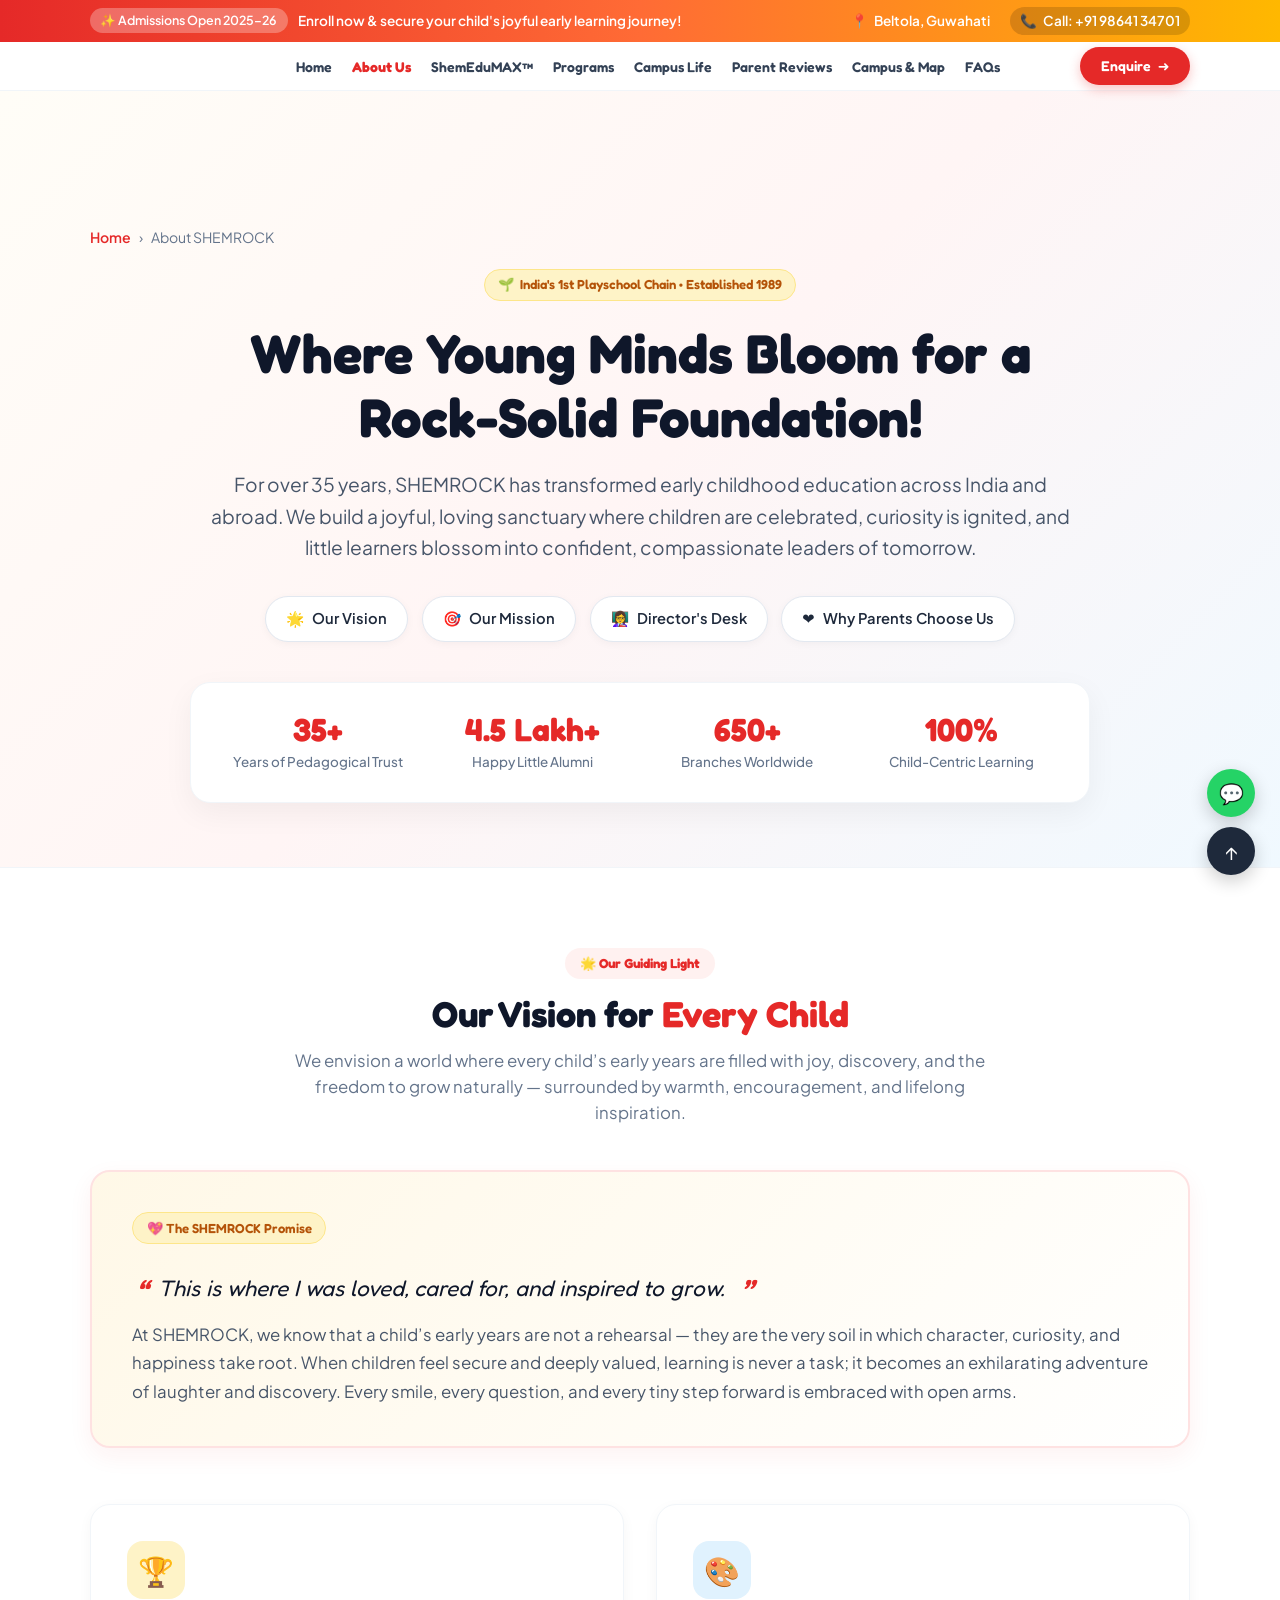
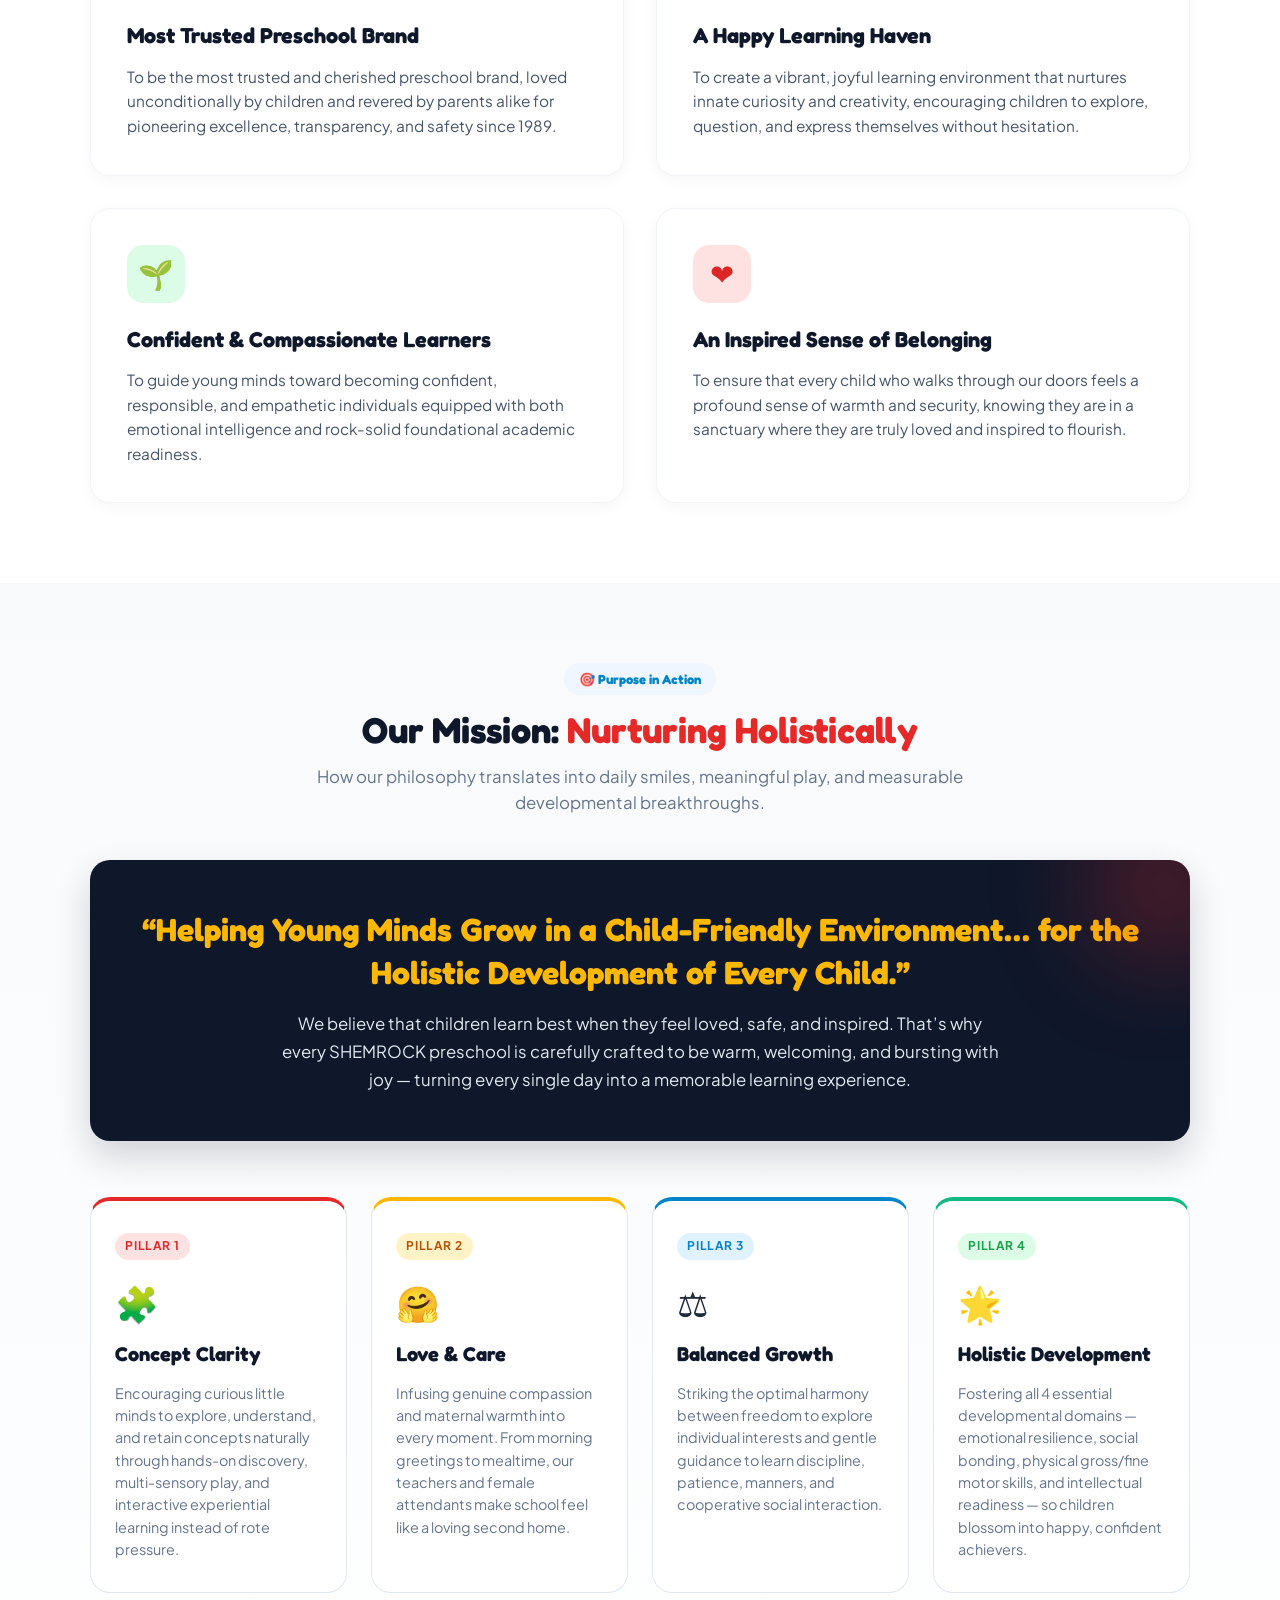
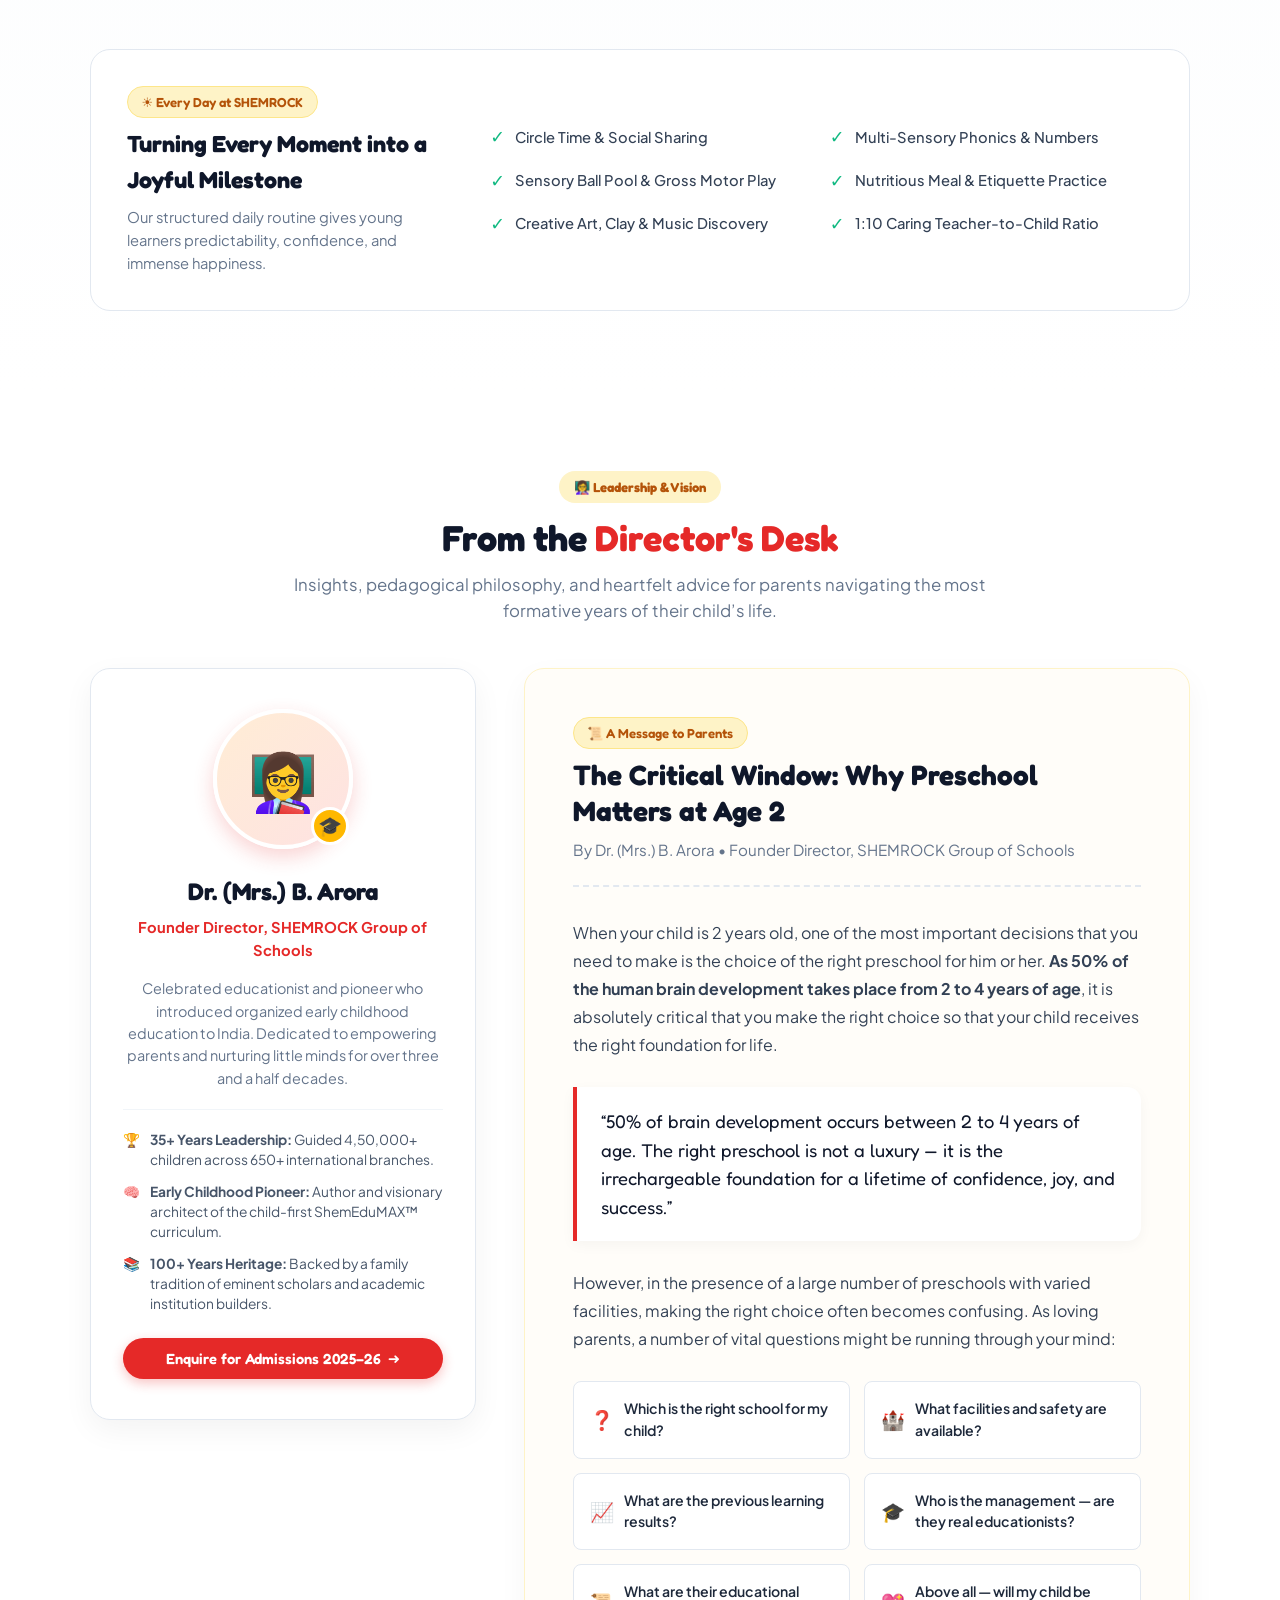
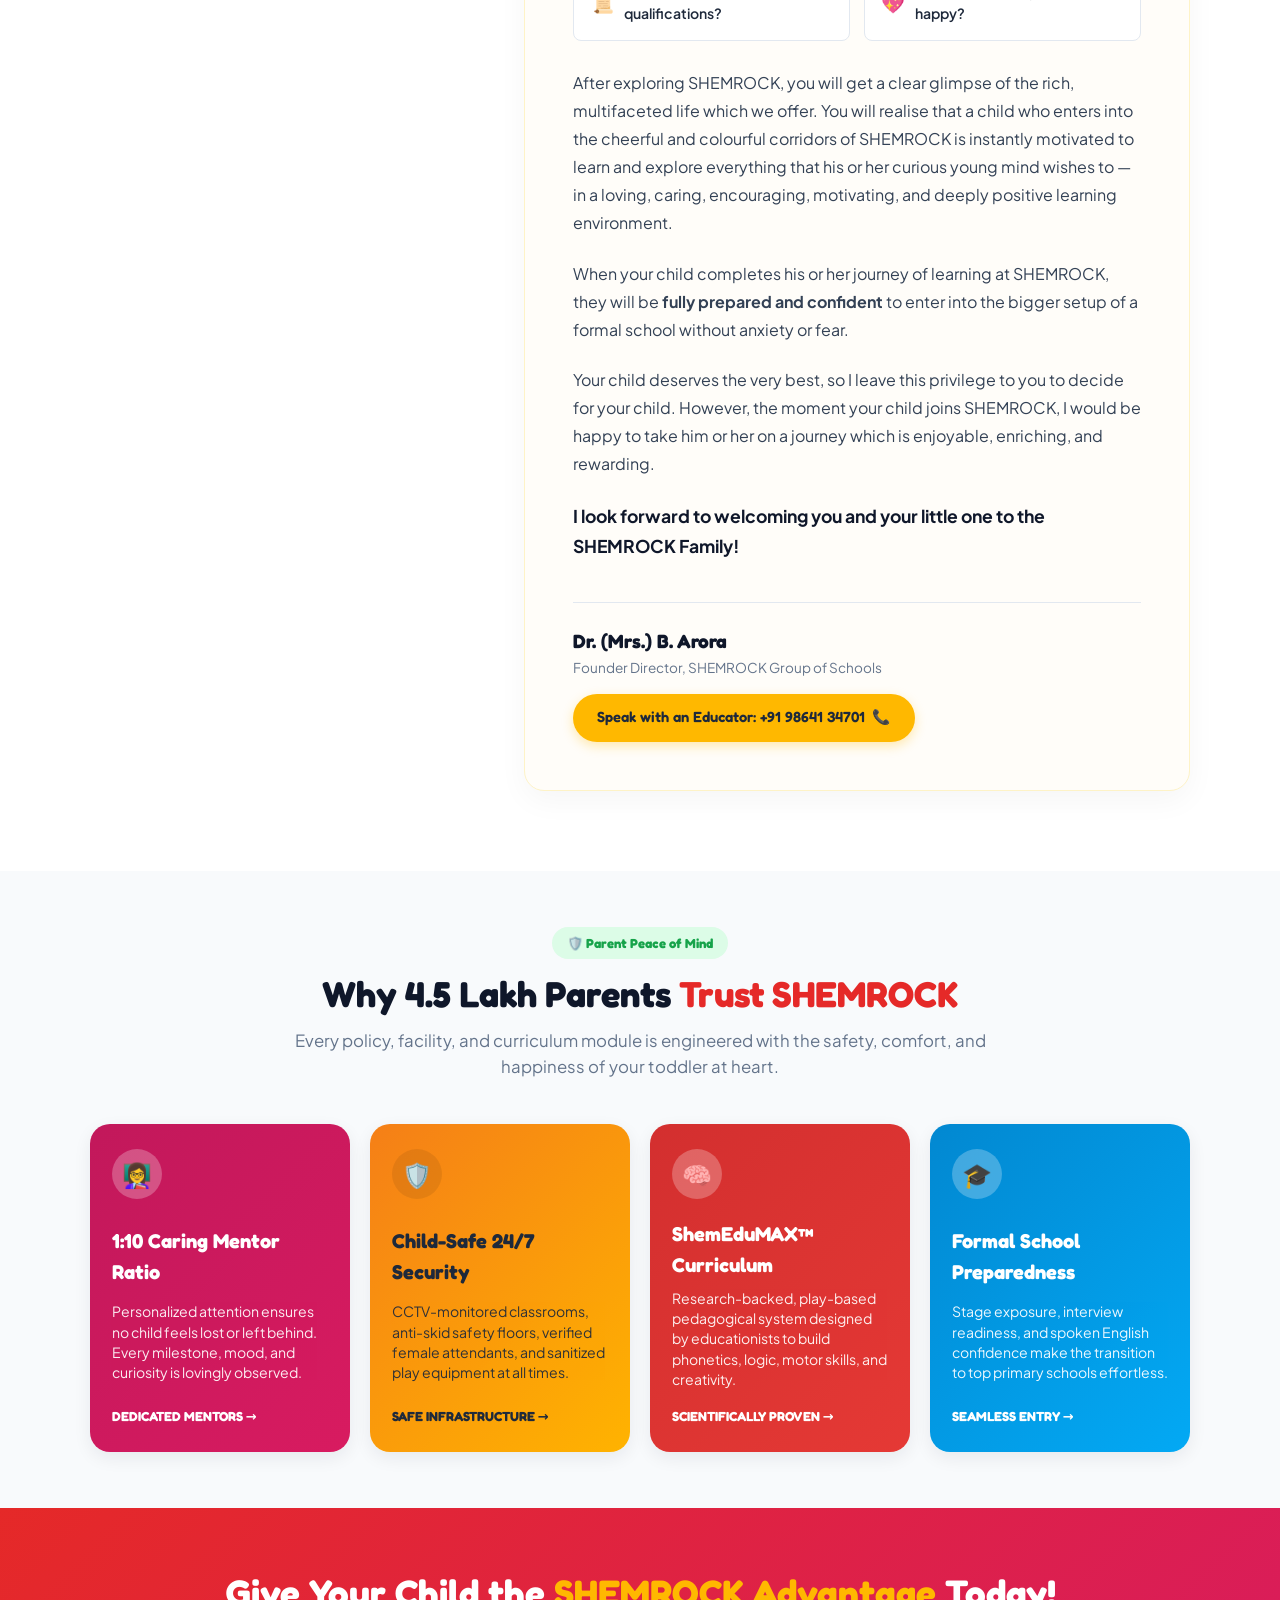
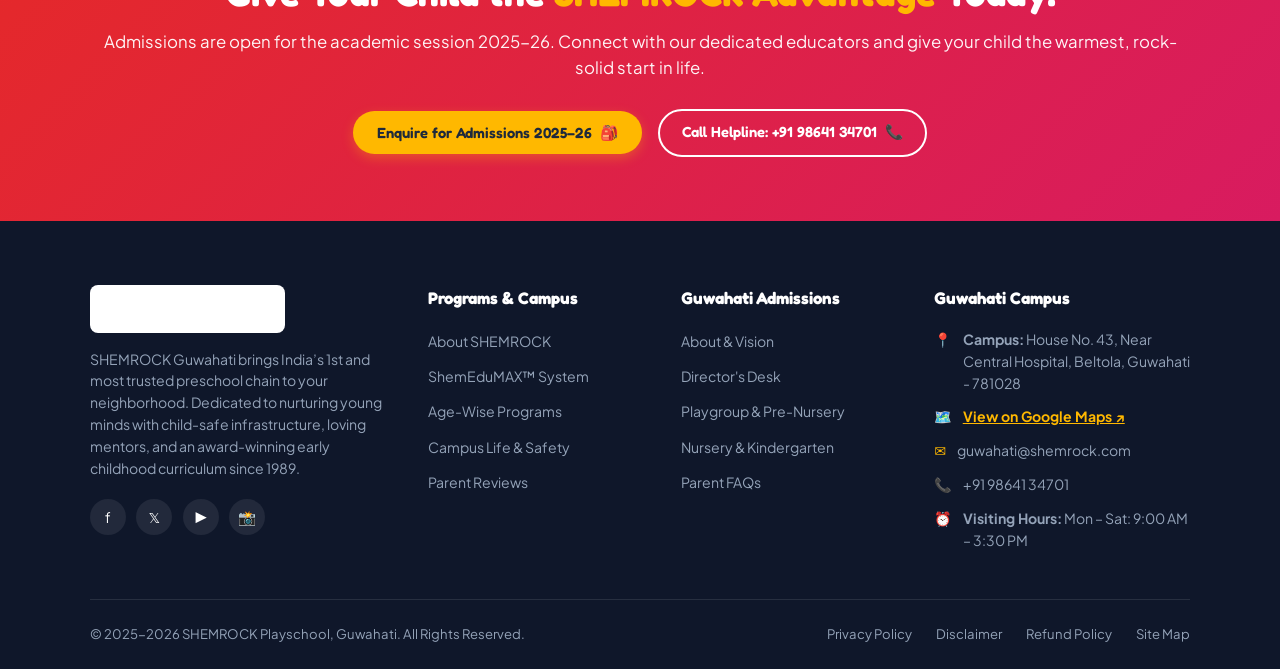
==== commit a809a275: "Optimize responsive layouts, ShemEduMAX wheel, and about page" ====
--- a/about.html
+++ b/about.html
@@ -35,12 +35,16 @@
 <body>
   <!-- Top Notification Bar -->
   <div class="top-bar">
-    <div class="container top-bar-content">
-      <div class="top-bar-left">
-        <span class="badge-new">Admissions 2025-26</span>
-        <span>🎉 Admissions Open for Playgroup, Pre-Nursery, Nursery & KG • Limited Seats per Batch</span>
-      </div>
-      <div class="top-bar-right">
+    <div class="container top-bar-inner">
+      <div class="top-bar-content">
+        <span class="top-bar-badge">✨ Admissions Open 2025–26</span>
+        <span class="top-bar-text top-bar-text-desktop">Enroll now & secure your child's joyful early learning journey!</span>
+        <span class="top-bar-text top-bar-text-mobile">Enroll Now • Secure Child's Seat!</span>
+      </div>
+      <div class="top-bar-links">
+        <a href="index.html#location" class="top-bar-link" title="Click to view campus location and map">
+          <span>📍</span> Beltola, Guwahati
+        </a>
         <a href="tel:+919864134701" class="top-bar-link"
           style="background: rgba(0,0,0,0.15); padding: 0.2rem 0.65rem; border-radius: 99px;">
           <span>📞</span> Call: +91 98641 34701
@@ -704,7 +708,7 @@
         <div>
           © 2025-2026 SHEMROCK Playschool, Guwahati. All Rights Reserved.
         </div>
-        <div style="display: flex; gap: 1.5rem;">
+        <div class="footer-bottom-links">
           <a href="#">Privacy Policy</a>
           <a href="#">Disclaimer</a>
           <a href="#">Refund Policy</a>
@@ -750,7 +754,7 @@
           <input type="tel" id="parentPhone" class="form-control" placeholder="+91 98641 34701"
             pattern="[0-9+ -]{10,14}" required>
         </div>
-        <div style="display: grid; grid-template-columns: 1fr 1fr; gap: 1rem;">
+        <div class="form-row form-row-2col">
           <div class="form-group">
             <label class="form-label" for="childAge">Child's Age *</label>
             <select id="childAge" class="form-control" required>
--- a/style.css
+++ b/style.css
@@ -848,22 +848,7 @@
 }
 
 /* ==========================================================================
-   CURRICULUM EXPLORER: ShemEduMAX™ (Adaptive for Tablet & Mobile)
-   ========================================================================== */
-.curriculum-section {
-  background: #FFFDF7;
-}
-
-.curriculum-container {
-  display: grid;
-  grid-template-columns: 1fr 1.15fr;
-  gap: 3rem;
-  align-items: center;
-}
-
-/* Desktop Orbital Wheel */
-/* ==========================================================================
-   CURRICULUM EXPLORER: ShemEduMAX™ (Interactive Rotating Wheel)
+   CURRICULUM EXPLORER: ShemEduMAX™ (12-Pillar Interactive Rotating Wheel)
    ========================================================================== */
 .curriculum-section {
   background: #FFFDF7;
@@ -873,7 +858,7 @@
 
 .curriculum-container {
   display: grid;
-  grid-template-columns: 1fr 1.15fr;
+  grid-template-columns: 1.05fr 1.15fr;
   gap: 3.5rem;
   align-items: center;
 }
@@ -890,21 +875,20 @@
 
 .wheel-orbit {
   position: relative;
-  width: 380px;
-  height: 380px;
+  width: 440px;
+  height: 440px;
   border-radius: 50%;
-  border: none; /* Removed duplicate border to prevent 2 overlapping circles */
   display: flex;
   align-items: center;
   justify-content: center;
   transition: transform 0.6s ease;
 }
 
-/* Single Subtle Orbital Dashed Track */
+/* Subtle Orbital Dashed Track */
 .orbit-rotator-ring {
   position: absolute;
-  width: 100%;
-  height: 100%;
+  width: 390px;
+  height: 390px;
   border-radius: 50%;
   border: 2px dashed rgba(229, 41, 40, 0.32);
   pointer-events: none;
@@ -920,19 +904,14 @@
   pointer-events: none;
 }
 
-@keyframes orbitRingSpin {
-  from { transform: rotate(0deg); }
-  to { transform: rotate(360deg); }
-}
-
 @keyframes haloPulse {
   0%, 100% { transform: scale(1); opacity: 0.6; }
   50% { transform: scale(1.25); opacity: 1; }
 }
 
 .wheel-center {
-  width: 154px;
-  height: 154px;
+  width: 146px;
+  height: 146px;
   border-radius: 50%;
   background: linear-gradient(135deg, #E52928 0%, #FF4D3D 100%);
   color: #FFFFFF;
@@ -945,6 +924,7 @@
   box-shadow: 0 12px 30px rgba(229, 41, 40, 0.4), inset 0 2px 4px rgba(255, 255, 255, 0.3);
   z-index: 5;
   transition: transform 0.3s ease, box-shadow 0.3s ease;
+  animation: hubGlowBreath 3.5s ease-in-out infinite;
 }
 
 .wheel-center:hover {
@@ -954,7 +934,7 @@
 
 .wheel-center h3 {
   font-family: var(--font-heading);
-  font-size: 1.15rem;
+  font-size: 1.12rem;
   font-weight: 700;
   line-height: 1.1;
   margin-bottom: 0.2rem;
@@ -962,20 +942,31 @@
 }
 
 .wheel-center span {
-  font-size: 0.74rem;
+  font-size: 0.72rem;
   font-weight: 500;
   opacity: 0.95;
   letter-spacing: 0.3px;
 }
 
-/* Top Active Spotlight Glow (Matches Screenshot 1) */
+@keyframes hubGlowBreath {
+  0%, 100% {
+    box-shadow: 0 10px 28px rgba(229, 41, 40, 0.38), inset 0 2px 4px rgba(255, 255, 255, 0.3);
+    transform: scale(1);
+  }
+  50% {
+    box-shadow: 0 14px 38px rgba(229, 41, 40, 0.58), inset 0 2px 4px rgba(255, 255, 255, 0.4);
+    transform: scale(1.03);
+  }
+}
+
+/* Top Active Spotlight Glow */
 .wheel-top-spotlight {
   position: absolute;
-  top: -22px;
+  top: -24px;
   left: 50%;
   transform: translateX(-50%);
-  width: 90px;
-  height: 90px;
+  width: 96px;
+  height: 96px;
   border-radius: 50%;
   background: radial-gradient(circle, rgba(229, 41, 40, 0.28) 0%, rgba(229, 41, 40, 0) 70%);
   pointer-events: none;
@@ -988,7 +979,7 @@
   50% { transform: translateX(-50%) scale(1.22); opacity: 1; }
 }
 
-/* Rotating Nodes Track (All 8 options physically revolve around the center) */
+/* Rotating Nodes Track (All 12 options physically revolve around center) */
 .wheel-nodes-track {
   position: absolute;
   top: 0;
@@ -1007,13 +998,13 @@
   position: absolute;
   top: 50%;
   left: 50%;
-  width: 66px;
-  height: 66px;
-  margin-top: -33px;
-  margin-left: -33px;
+  width: 58px;
+  height: 58px;
+  margin-top: -29px;
+  margin-left: -29px;
   border-radius: 50%;
   background: #FFFFFF;
-  border: 2.2px solid #E2E8F0;
+  border: 2px solid #E2E8F0;
   box-shadow: 0 4px 12px rgba(0, 0, 0, 0.08);
   display: flex;
   flex-direction: column;
@@ -1030,20 +1021,20 @@
 }
 
 .wheel-node .node-emoji {
-  font-size: 1.3rem;
+  font-size: 1.15rem;
   line-height: 1;
   transition: transform 0.25s ease;
 }
 
 .wheel-node .node-label {
   font-family: var(--font-heading);
-  font-size: 0.62rem;
+  font-size: 0.58rem;
   font-weight: 700;
   color: #334155;
   line-height: 1;
-  margin-top: 3px;
+  margin-top: 2px;
   text-align: center;
-  max-width: 52px;
+  max-width: 48px;
   white-space: nowrap;
   overflow: hidden;
   text-overflow: ellipsis;
@@ -1051,7 +1042,7 @@
 }
 
 .wheel-node:hover {
-  transform: translate(var(--tx), var(--ty)) rotate(var(--counter-rot, 0deg)) scale(1.12);
+  transform: translate(var(--tx), var(--ty)) rotate(var(--counter-rot, 0deg)) scale(1.15);
   border-color: #CBD5E1;
   box-shadow: 0 8px 20px rgba(0, 0, 0, 0.12);
 }
@@ -1073,15 +1064,19 @@
   font-weight: 800;
 }
 
-/* Exact Trigonometric Coordinates (Radius = 180px) */
-.node-1 { --tx: 0px;    --ty: -180px; }
-.node-2 { --tx: 127px;  --ty: -127px; }
-.node-3 { --tx: 180px;  --ty: 0px; }
-.node-4 { --tx: 127px;  --ty: 127px; }
-.node-5 { --tx: 0px;    --ty: 180px; }
-.node-6 { --tx: -127px; --ty: 127px; }
-.node-7 { --tx: -180px; --ty: 0px; }
-.node-8 { --tx: -127px; --ty: -127px; }
+/* 12-Node Trigonometric Coordinates (Radius = 195px, 30 deg intervals) */
+.node-1  { --tx: 0px;    --ty: -195px; }
+.node-2  { --tx: 98px;   --ty: -169px; }
+.node-3  { --tx: 169px;  --ty: -98px;  }
+.node-4  { --tx: 195px;  --ty: 0px;    }
+.node-5  { --tx: 169px;  --ty: 98px;   }
+.node-6  { --tx: 98px;   --ty: 169px;  }
+.node-7  { --tx: 0px;    --ty: 195px;  }
+.node-8  { --tx: -98px;  --ty: 169px;  }
+.node-9  { --tx: -169px; --ty: 98px;   }
+.node-10 { --tx: -195px; --ty: 0px;    }
+.node-11 { --tx: -169px; --ty: -98px;  }
+.node-12 { --tx: -98px;  --ty: -169px; }
 
 /* Mobile / Tablet Horizontal Pills Strip */
 .curriculum-mobile-strip {
@@ -1201,6 +1196,128 @@
   color: var(--color-text-muted);
 }
 
+/* Responsive Breakpoints for Curriculum Wheel */
+@media (max-width: 1200px) {
+  .wheel-orbit {
+    transform: scale(0.9);
+    transform-origin: center center;
+  }
+}
+
+@media (max-width: 991px) {
+  .curriculum-container {
+    grid-template-columns: 1fr;
+    gap: 2rem;
+  }
+
+  .curriculum-mobile-strip {
+    display: flex;
+    overflow-x: auto;
+    gap: 0.5rem;
+    padding-bottom: 0.75rem;
+    margin-bottom: 1.25rem;
+    -webkit-overflow-scrolling: touch;
+    scroll-snap-type: x mandatory;
+    scrollbar-width: none;
+    -ms-overflow-style: none;
+  }
+
+  .curriculum-mobile-strip::-webkit-scrollbar {
+    display: none;
+  }
+
+  .curr-mobile-pill {
+    flex-shrink: 0;
+    scroll-snap-align: start;
+    background: #FFFFFF;
+    border: 1.5px solid #E2E8F0;
+    padding: 0.45rem 0.85rem;
+    border-radius: var(--radius-full);
+    font-family: var(--font-heading);
+    font-size: 0.8rem;
+    font-weight: 600;
+    color: #475569;
+    cursor: pointer;
+    white-space: nowrap;
+    transition: all 0.2s ease;
+  }
+
+  .curr-mobile-pill.active {
+    background: var(--color-primary);
+    border-color: var(--color-primary);
+    color: #FFFFFF;
+    box-shadow: 0 4px 12px rgba(229, 41, 40, 0.25);
+  }
+
+  .wheel-wrapper {
+    height: 380px;
+    padding: 0;
+    overflow: hidden;
+    width: 100%;
+    max-width: 100%;
+  }
+
+  .wheel-orbit {
+    transform: scale(0.78);
+    transform-origin: center center;
+  }
+}
+
+@media (max-width: 768px) {
+  .curriculum-section {
+    padding: 2.5rem 0;
+  }
+
+  .wheel-wrapper {
+    height: 330px;
+  }
+
+  .wheel-orbit {
+    transform: scale(0.68);
+    transform-origin: center center;
+  }
+
+  .curriculum-detail-card {
+    padding: 1.35rem 1.15rem;
+  }
+
+  .curriculum-detail-title {
+    font-size: 1.35rem;
+  }
+
+  .curriculum-detail-desc {
+    font-size: 0.88rem;
+    line-height: 1.55;
+  }
+
+  .curriculum-highlights {
+    grid-template-columns: 1fr;
+    gap: 0.65rem;
+  }
+}
+
+@media (max-width: 480px) {
+  .wheel-wrapper {
+    height: 295px;
+  }
+
+  .wheel-orbit {
+    transform: scale(0.6);
+    transform-origin: center center;
+  }
+}
+
+@media (max-width: 380px) {
+  .wheel-wrapper {
+    height: 260px;
+  }
+
+  .wheel-orbit {
+    transform: scale(0.52);
+    transform-origin: center center;
+  }
+}
+
 /* ==========================================================================
    PROGRAMS BY AGE GROUP
    ========================================================================== */
@@ -1459,7 +1576,11 @@
   border: 1px solid rgba(255, 255, 255, 0.2);
   color: #FFFFFF;
   border-radius: var(--radius-full);
-  padding: 0.35rem 0.85rem;
+  padding: 0.42rem 0.95rem;
+  min-height: 36px;
+  display: inline-flex;
+  align-items: center;
+  justify-content: center;
   font-size: 0.82rem;
   font-weight: 600;
   cursor: pointer;
@@ -2148,6 +2269,19 @@
   box-shadow: 0 20px 40px rgba(0, 0, 0, 0.25);
   max-height: 90vh;
   overflow-y: auto;
+  box-sizing: border-box;
+}
+
+.form-row-2col {
+  display: grid;
+  grid-template-columns: 1fr 1fr;
+  gap: 1rem;
+}
+
+.footer-bottom-links {
+  display: flex;
+  gap: 1.5rem;
+  flex-wrap: wrap;
 }
 
 .modal-close-btn {
@@ -2211,15 +2345,6 @@
     padding: 3.5rem 0;
   }
 
-  .wheel-orbit {
-    width: 340px;
-    height: 340px;
-  }
-
-  .wheel-center {
-    width: 135px;
-    height: 135px;
-  }
 
   .programs-grid {
     grid-template-columns: repeat(2, 1fr);
@@ -2305,15 +2430,6 @@
     height: 340px;
   }
 
-  .curriculum-container {
-    grid-template-columns: 1fr;
-    gap: 2rem;
-  }
-
-  .wheel-orbit {
-    width: 330px;
-    height: 330px;
-  }
 
   .programs-grid {
     grid-template-columns: repeat(2, 1fr);
@@ -2486,13 +2602,17 @@
     z-index: 1001;
     box-shadow: -10px 0 35px rgba(0, 0, 0, 0.22);
     transform: translateX(105%);
-    transition: transform 0.32s cubic-bezier(0.16, 1, 0.3, 1);
+    visibility: hidden;
+    pointer-events: none;
+    transition: transform 0.32s cubic-bezier(0.16, 1, 0.3, 1), visibility 0.32s;
     overflow-y: auto;
     -webkit-overflow-scrolling: touch;
   }
 
   .nav-menu-wrapper.active {
     transform: translateX(0);
+    visibility: visible;
+    pointer-events: auto;
   }
 
   .mobile-drawer-header {
@@ -2793,9 +2913,13 @@
   .pillar-pill-btn {
     flex-shrink: 0;
     font-family: var(--font-heading);
-    font-size: 0.76rem;
+    font-size: 0.78rem;
     font-weight: 600;
-    padding: 0.32rem 0.75rem;
+    padding: 0.42rem 0.85rem;
+    min-height: 36px;
+    display: inline-flex;
+    align-items: center;
+    justify-content: center;
     border-radius: var(--radius-full);
     border: 1.5px solid #E2E8F0;
     background: #FFFFFF;
@@ -2917,79 +3041,7 @@
     gap: 0.5rem;
   }
 
-  /* Curriculum on Mobile: Scaled Interactive Wheel + Pills Strip */
-  .curriculum-mobile-strip {
-    display: flex;
-    overflow-x: auto;
-    gap: 0.5rem;
-    padding-bottom: 0.75rem;
-    margin-bottom: 1.25rem;
-    -webkit-overflow-scrolling: touch;
-    scroll-snap-type: x mandatory;
-  }
-
-  .curr-mobile-pill {
-    flex-shrink: 0;
-    scroll-snap-align: start;
-    background: #FFFFFF;
-    border: 1.5px solid #E2E8F0;
-    padding: 0.45rem 0.85rem;
-    border-radius: var(--radius-full);
-    font-family: var(--font-heading);
-    font-size: 0.8rem;
-    font-weight: 600;
-    color: #475569;
-    cursor: pointer;
-    white-space: nowrap;
-    transition: all 0.2s ease;
-  }
-
-  .curr-mobile-pill.active {
-    background: var(--color-primary);
-    border-color: var(--color-primary);
-    color: #FFFFFF;
-    box-shadow: 0 4px 12px rgba(229, 41, 40, 0.25);
-  }
-
-  .curriculum-container {
-    grid-template-columns: 1fr;
-    gap: 1.25rem;
-    min-width: 0;
-  }
-
-  .wheel-wrapper {
-    position: relative;
-    width: 100%;
-    height: 310px;
-    display: flex;
-    justify-content: center;
-    align-items: center;
-    margin: 0.25rem auto 1rem auto;
-    padding: 0;
-    overflow: visible;
-  }
-
-  .wheel-orbit {
-    position: absolute;
-    left: 50%;
-    top: 50%;
-    transform: translate(-50%, -50%) scale(0.66);
-    transform-origin: center center;
-    margin: 0;
-  }
-
-  .curriculum-detail-card {
-    padding: 1.35rem;
-  }
-
-  .curriculum-detail-title {
-    font-size: 1.35rem;
-  }
-
-  .curriculum-highlights {
-    grid-template-columns: 1fr;
-    gap: 0.65rem;
-  }
+
 
   /* Programs Section Mobile Controls & Peek Cards */
   .programs-mobile-nav {
@@ -3064,6 +3116,16 @@
     cursor: pointer;
     transition: all 0.25s ease;
     padding: 0;
+    position: relative;
+  }
+
+  .prog-dot::after {
+    content: '';
+    position: absolute;
+    top: -10px;
+    bottom: -10px;
+    left: -8px;
+    right: -8px;
   }
 
   .prog-dot.active {
@@ -3162,6 +3224,16 @@
     cursor: pointer;
     transition: all 0.25s ease;
     padding: 0;
+    position: relative;
+  }
+
+  .fac-dot::after {
+    content: '';
+    position: absolute;
+    top: -10px;
+    bottom: -10px;
+    left: -8px;
+    right: -8px;
   }
 
   .fac-dot.active {
@@ -3480,6 +3552,11 @@
     border-radius: var(--radius-lg);
     max-height: 90vh;
   }
+
+  .form-row-2col {
+    grid-template-columns: 1fr;
+    gap: 0.75rem;
+  }
 }
 
 /* Extra small mobile devices (<= 380px) */
@@ -3497,17 +3574,12 @@
     font-size: 1.6rem;
   }
 
-  .pillar-card, .program-card, .facility-card, .review-card {
-    min-width: 80vw;
-  }
-
-  .wheel-wrapper {
-    height: 280px;
-  }
-
-  .wheel-orbit {
-    transform: translate(-50%, -50%) scale(0.58);
-    margin: 0;
+  .pillar-card, .program-card, .facility-card {
+    min-width: 82vw;
+  }
+
+  .modal-card {
+    padding: 1.15rem 0.85rem;
   }
 }
 
@@ -3545,21 +3617,6 @@
   75% { transform: scale(1.18) rotate(9deg); }
 }
 
-/* Rhythmic breathing glow on center hub */
-.wheel-center {
-  animation: hubGlowBreath 3.5s ease-in-out infinite;
-}
-
-@keyframes hubGlowBreath {
-  0%, 100% {
-    box-shadow: 0 10px 28px rgba(229, 41, 40, 0.38), inset 0 2px 4px rgba(255, 255, 255, 0.3);
-    transform: scale(1);
-  }
-  50% {
-    box-shadow: 0 14px 38px rgba(229, 41, 40, 0.58), inset 0 2px 4px rgba(255, 255, 255, 0.4);
-    transform: scale(1.03);
-  }
-}
 
 /* Playful Button Hover Bounce */
 .btn-primary:hover, .btn-yellow:hover {
@@ -4110,9 +4167,10 @@
   .about-stats-strip {
     grid-template-columns: repeat(2, 1fr);
     gap: 1.25rem;
+    padding: 1.5rem;
   }
   .vision-grid {
-    grid-template-columns: 1fr;
+    grid-template-columns: repeat(2, 1fr);
     gap: 1.5rem;
   }
   .mission-pillars-grid {
@@ -4121,6 +4179,8 @@
   }
   .mission-daily-strip {
     grid-template-columns: 1fr;
+    gap: 1.5rem;
+    padding: 1.75rem;
   }
   .director-grid {
     grid-template-columns: 1fr;
@@ -4128,41 +4188,190 @@
   }
   .director-profile-card {
     position: static;
-  }
-}
-
-@media (max-width: 640px) {
+    padding: 2rem 1.5rem;
+  }
+  .director-letter-card {
+    padding: 2.25rem 1.75rem;
+  }
+}
+
+@media (max-width: 768px) {
   .about-hero {
-    padding: 7rem 0 3rem 0;
+    padding: 2.5rem 0 2rem 0;
+    text-align: center;
+  }
+  .about-breadcrumb {
+    justify-content: center;
+    margin-bottom: 0.85rem;
+  }
+  .about-hero-title {
+    font-size: clamp(1.6rem, 5vw, 2.2rem);
+    line-height: 1.25;
+  }
+  .about-hero-desc {
+    font-size: 0.92rem;
+    line-height: 1.6;
+    margin-bottom: 1.25rem;
+  }
+  .about-quick-nav {
+    display: flex;
+    flex-wrap: wrap;
+    justify-content: center;
+    gap: 0.45rem;
+    margin-top: 1.25rem;
+  }
+  .about-nav-pill {
+    font-size: 0.78rem;
+    padding: 0.38rem 0.8rem;
   }
   .about-stats-strip {
-    grid-template-columns: 1fr 1fr;
-    padding: 1.25rem;
-  }
-  .about-quick-nav {
+    grid-template-columns: repeat(2, 1fr);
+    gap: 0.75rem;
+    padding: 1rem;
+    margin-top: 1.75rem;
+  }
+  .about-stat-number {
+    font-size: 1.5rem;
+  }
+  .about-stat-label {
+    font-size: 0.72rem;
+  }
+
+  .vision-section,
+  .mission-section,
+  .director-section {
+    padding: 2.5rem 0;
+  }
+  .vision-grid {
+    grid-template-columns: 1fr;
+    gap: 1rem;
+  }
+  .vision-story-card {
+    padding: 1.4rem 1.1rem;
+  }
+  .vision-quote-tagline {
+    font-size: clamp(1.05rem, 3.5vw, 1.25rem);
+  }
+
+  .mission-statement-box {
+    padding: 1.6rem 1.1rem;
+    margin-bottom: 2rem;
+  }
+  .mission-statement-title {
+    font-size: clamp(1.15rem, 3.8vw, 1.45rem);
+    overflow-wrap: break-word;
+    word-break: normal;
+  }
+  .mission-statement-text {
+    font-size: 0.9rem;
+    line-height: 1.55;
+  }
+  .mission-pillars-grid {
+    grid-template-columns: 1fr;
+    gap: 1rem;
+    margin-bottom: 2rem;
+  }
+  .mission-pillar-card {
+    padding: 1.35rem 1.1rem;
+  }
+  .mission-daily-strip {
+    grid-template-columns: 1fr;
+    gap: 1.15rem;
+    padding: 1.35rem 1.1rem;
+  }
+  .mission-daily-list {
+    grid-template-columns: 1fr;
+    gap: 0.5rem;
+  }
+  .mission-daily-item {
+    font-size: 0.85rem;
+  }
+
+  .director-profile-card {
+    padding: 1.5rem 1.1rem;
+  }
+  .director-profile-card .btn {
+    white-space: normal;
+    padding: 0.75rem 1rem;
+    font-size: 0.88rem;
+    line-height: 1.3;
+    width: 100%;
+    justify-content: center;
+  }
+  .director-avatar-wrapper {
+    width: 110px;
+    height: 110px;
+    font-size: 2.8rem;
+    margin-bottom: 1rem;
+  }
+  .director-name {
+    font-size: 1.35rem;
+  }
+  .director-role {
+    font-size: 0.85rem;
+  }
+  .director-letter-card {
+    padding: 1.5rem 1.1rem;
+  }
+  .letter-title {
+    font-size: 1.35rem;
+  }
+  .letter-subtitle {
+    font-size: 0.82rem;
+  }
+  .director-letter-body p {
+    font-size: 0.92rem;
+    line-height: 1.65;
+    margin-bottom: 1.1rem;
+  }
+  .director-highlight-quote {
+    font-size: 0.96rem;
+    padding: 1rem 1.1rem;
+    margin: 1.25rem 0;
+  }
+  .director-questions-grid {
+    grid-template-columns: 1fr;
+    gap: 0.65rem;
+    margin: 1.25rem 0;
+  }
+  .director-question-card {
+    padding: 0.75rem 0.85rem;
+    font-size: 0.82rem;
+  }
+  .director-signature-wrap {
     flex-direction: column;
     align-items: stretch;
+    text-align: center;
+    gap: 1rem;
+    margin-top: 1.75rem;
+    padding-top: 1.25rem;
+  }
+  .director-signature-wrap .btn {
+    white-space: normal;
+    text-align: center;
+    justify-content: center;
+    padding: 0.75rem 1rem;
+    font-size: 0.88rem;
+    line-height: 1.3;
+    width: 100%;
+  }
+}
+
+@media (max-width: 380px) {
+  .about-stats-strip {
+    grid-template-columns: 1fr;
+    gap: 0.65rem;
+    padding: 0.9rem;
   }
   .about-nav-pill {
-    justify-content: center;
-  }
-  .mission-pillars-grid {
-    grid-template-columns: 1fr;
-  }
-  .mission-daily-list {
-    grid-template-columns: 1fr;
+    font-size: 0.74rem;
+    padding: 0.3rem 0.65rem;
+  }
+  .director-profile-card {
+    padding: 1.25rem 0.85rem;
   }
   .director-letter-card {
-    padding: 1.75rem 1.25rem;
-  }
-  .director-questions-grid {
-    grid-template-columns: 1fr;
-  }
-  .mission-statement-box {
-    padding: 2rem 1.25rem;
-  }
-  .vision-story-card {
-    padding: 1.75rem 1.25rem;
-  }
-}
-
+    padding: 1.25rem 0.85rem;
+  }
+}
+
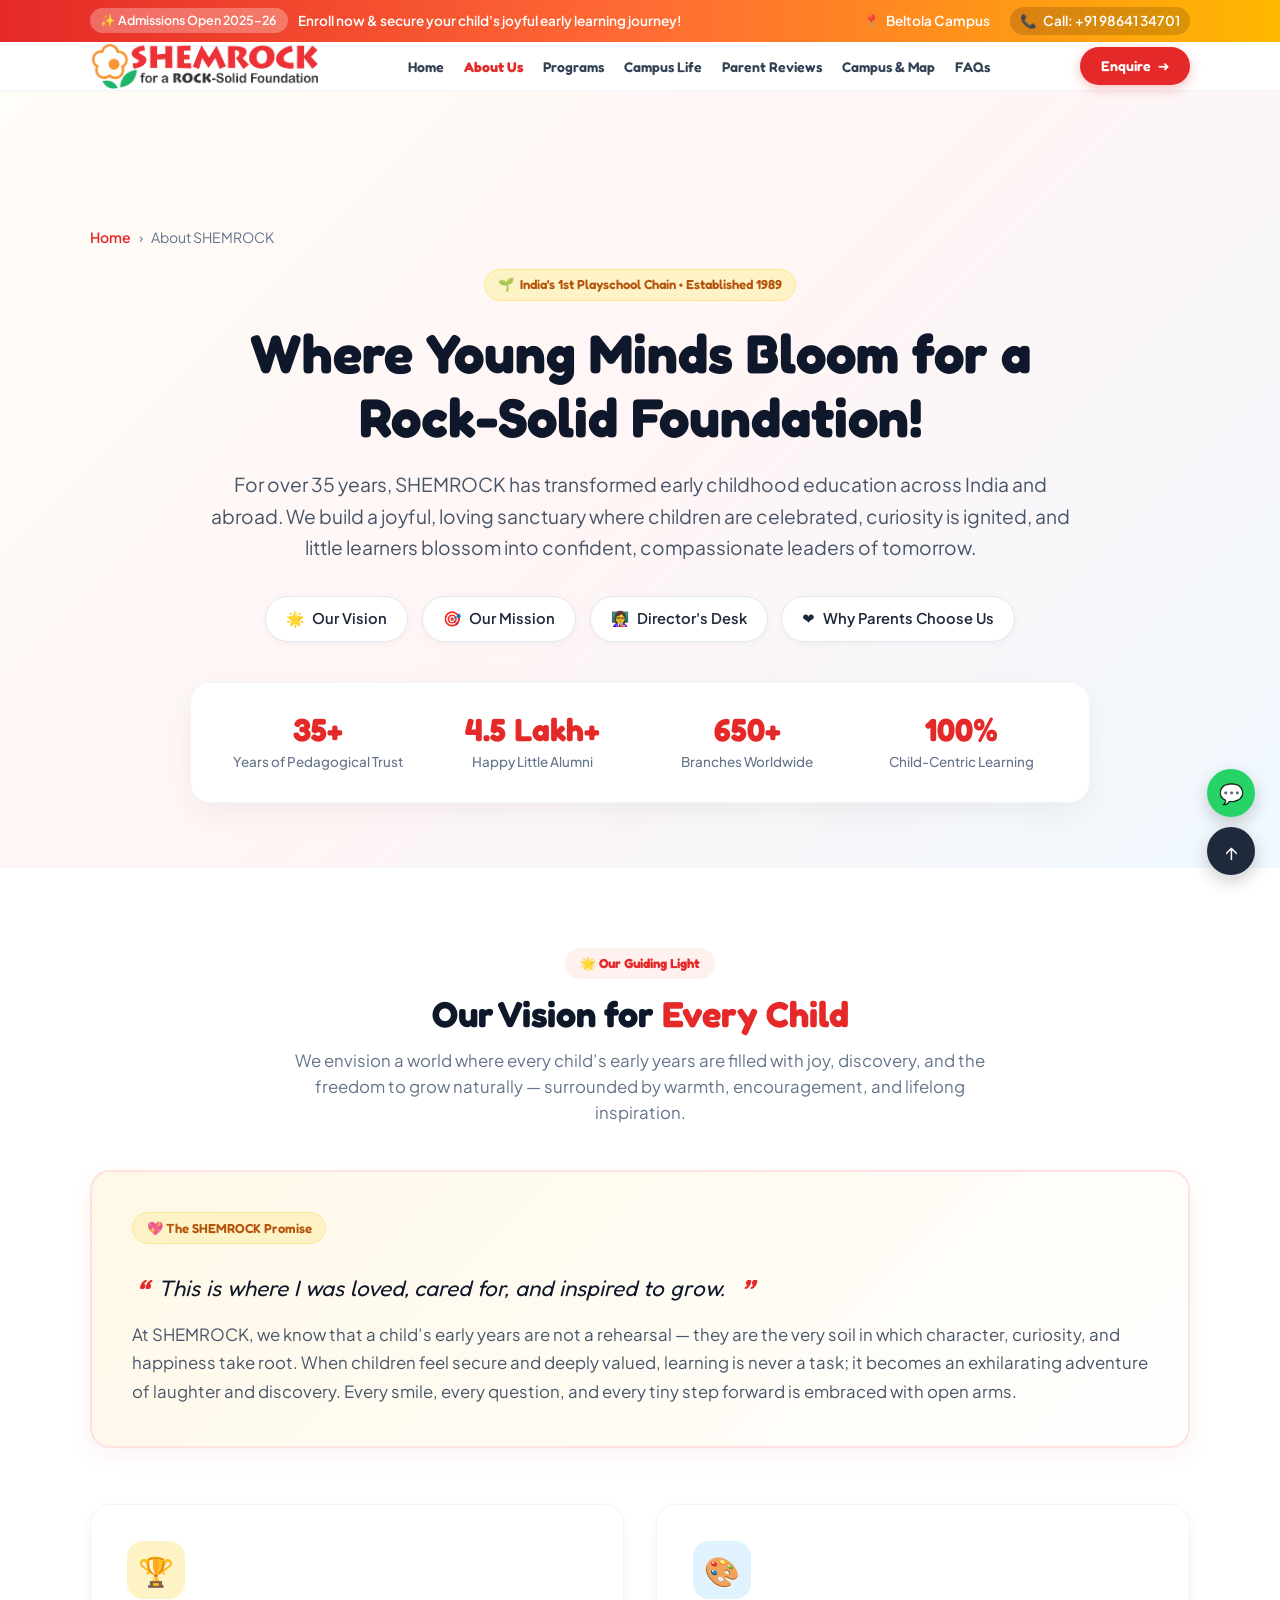
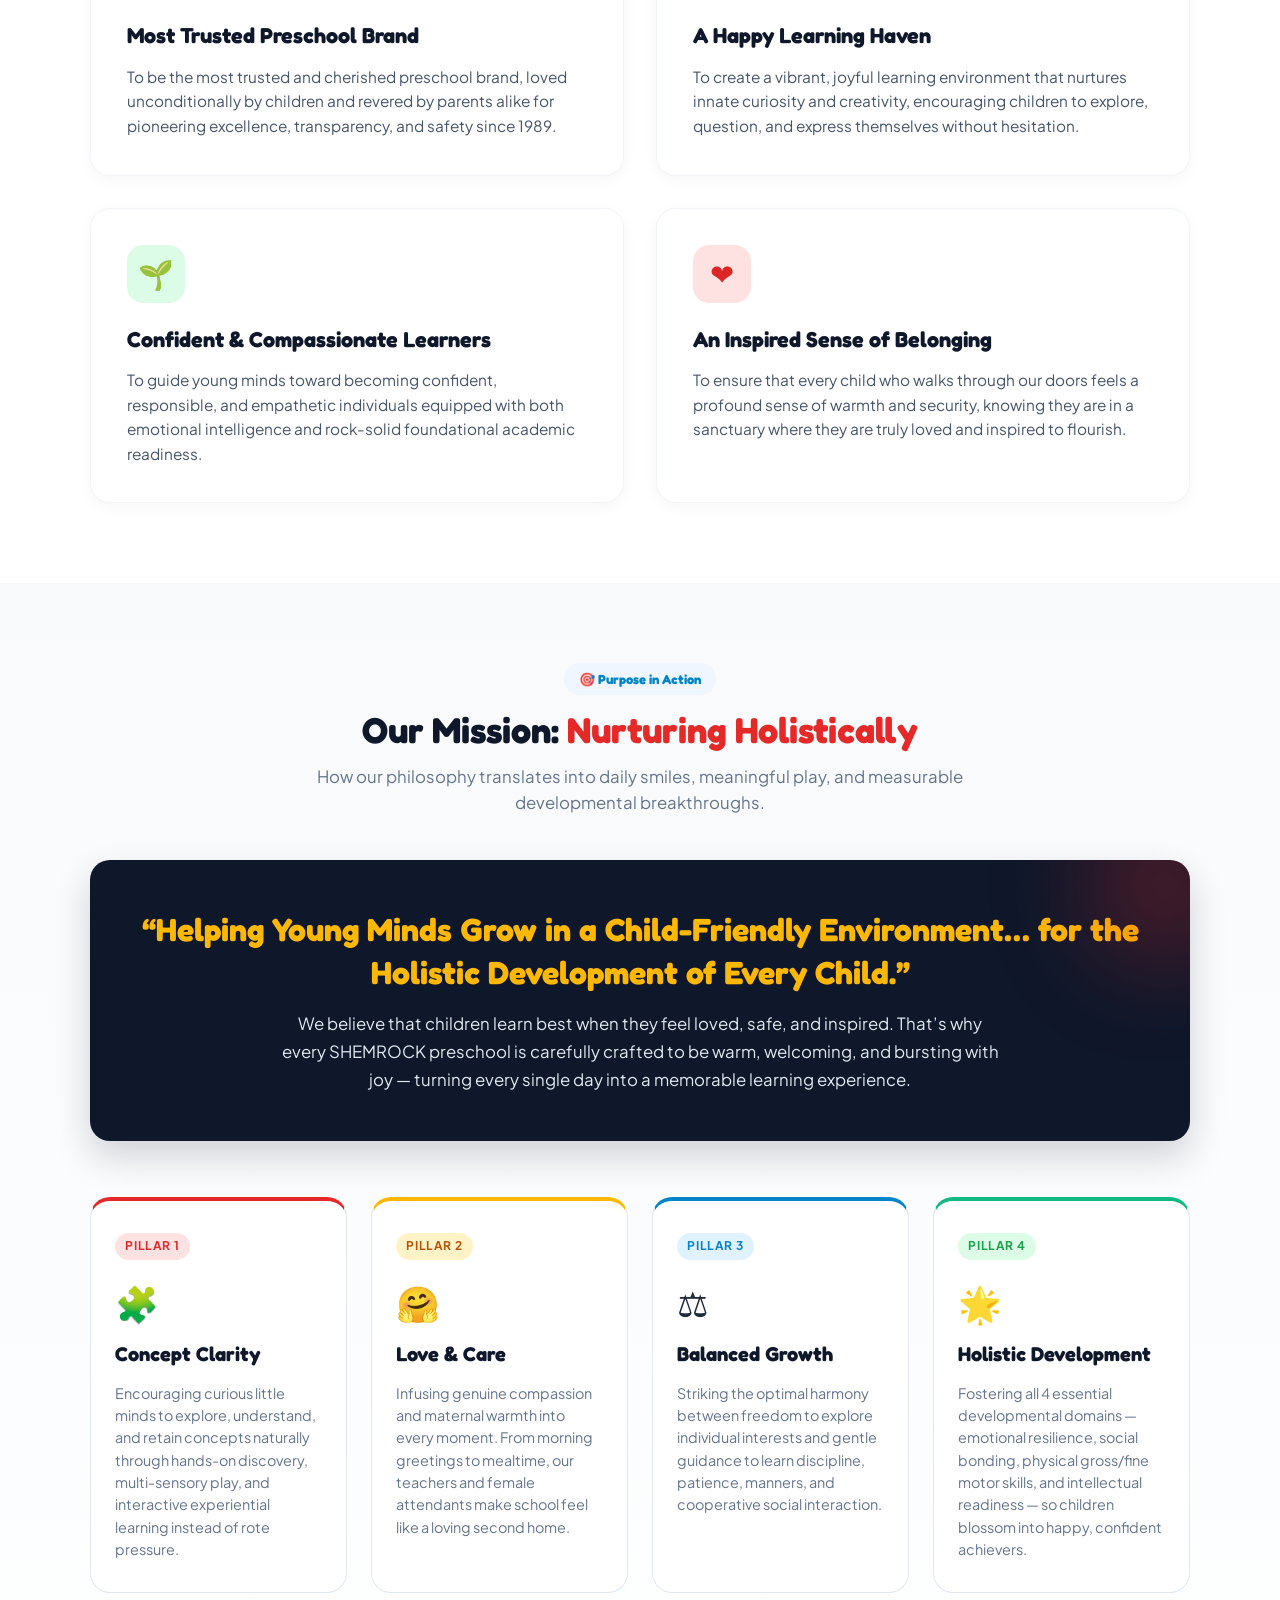
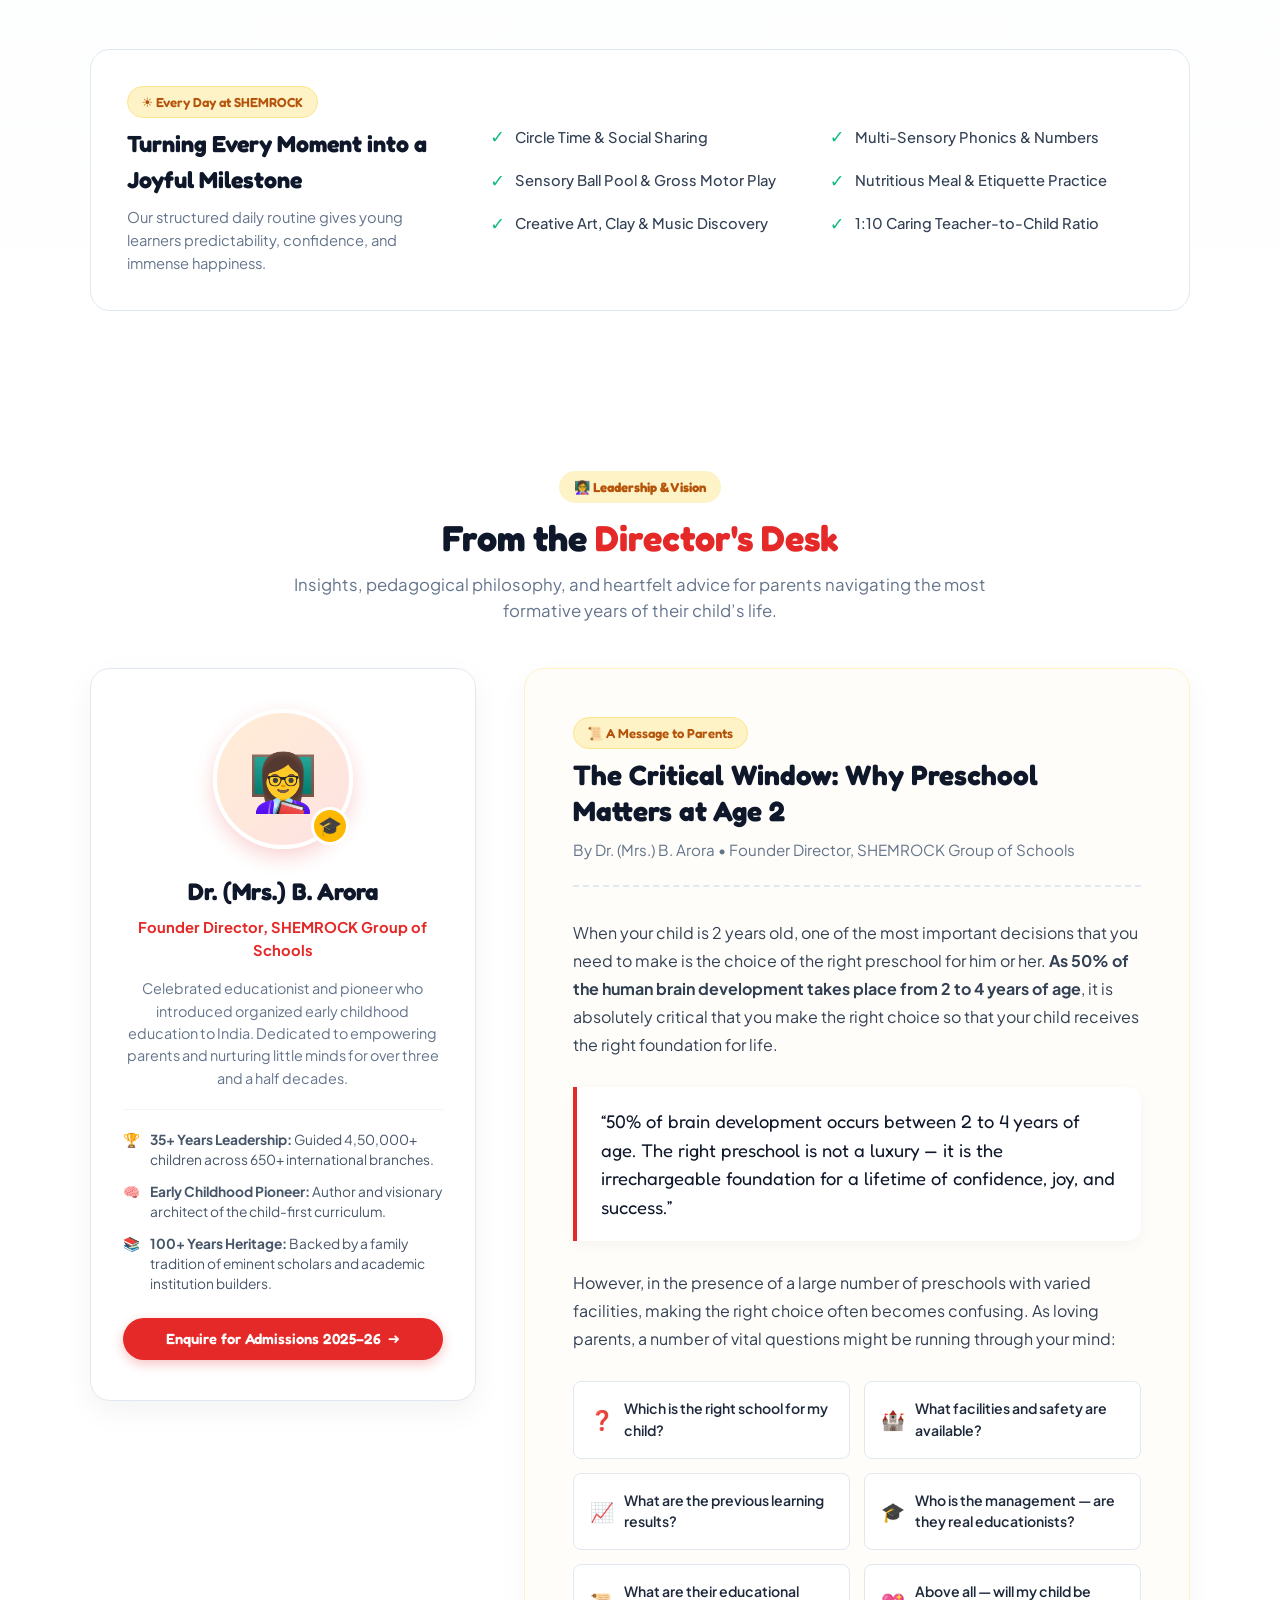
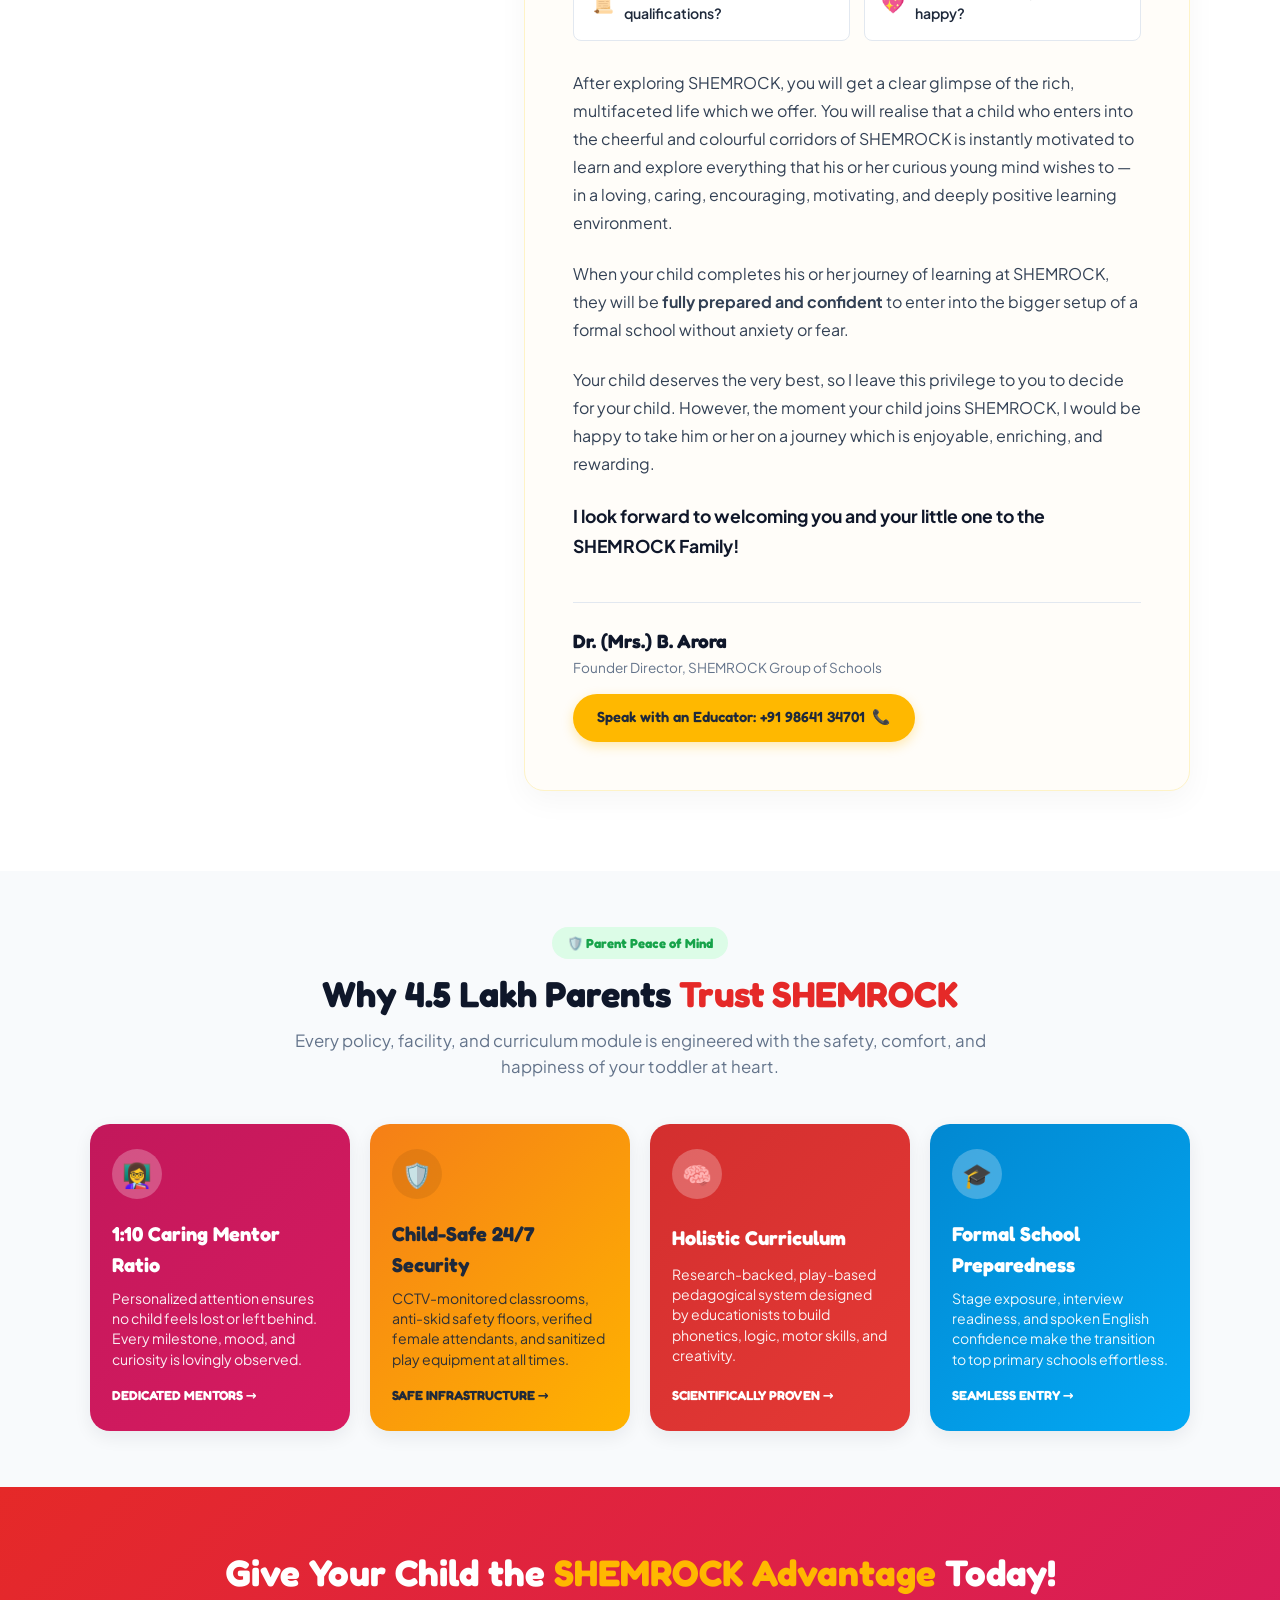
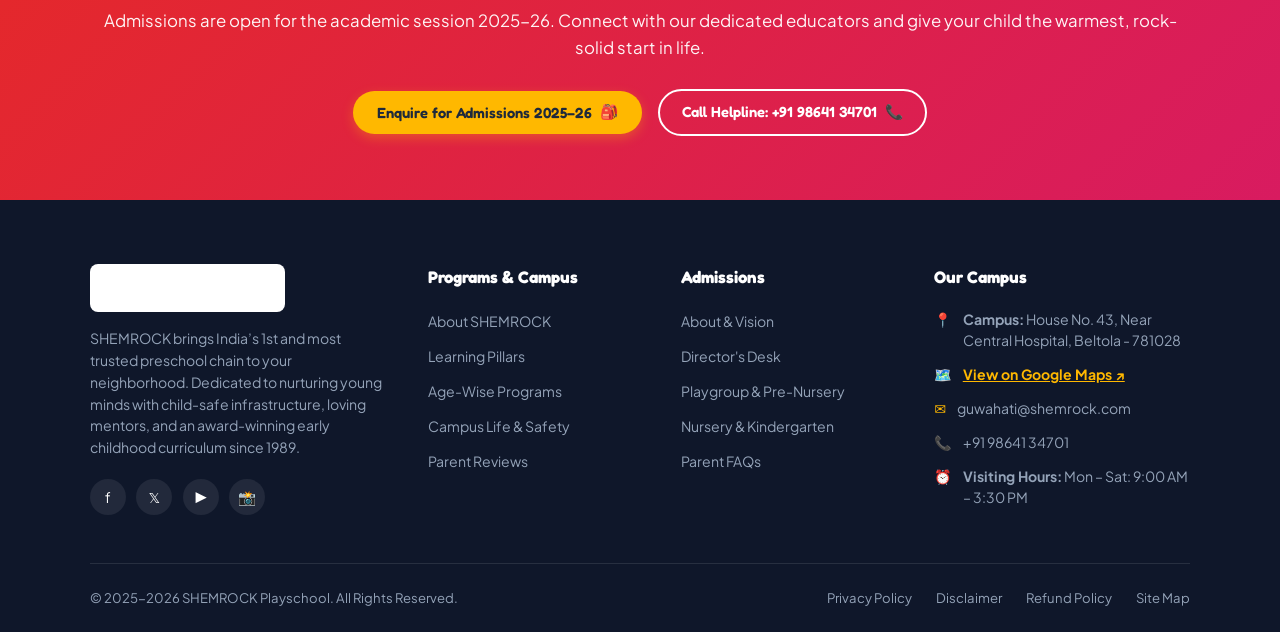
==== commit eaa67e51: "Update UI copy, fix mobile drawer z-index, enlarge curriculum wheel, and compact card layout" ====
--- a/about.html
+++ b/about.html
@@ -8,7 +8,7 @@
   <meta name="description"
     content="Discover SHEMROCK's 35+ year legacy in early childhood education. Read our Vision, Mission, and the inspiring message from Founder Director Dr. (Mrs.) B. Arora.">
   <meta name="keywords"
-    content="About SHEMROCK, Shemrock Vision, Shemrock Mission, Dr Mrs B Arora, Playschool Beltola, Best Preschool Guwahati, Early Childhood Education">
+    content="About SHEMROCK, Shemrock Vision, Shemrock Mission, Dr Mrs B Arora, Playschool, Best Preschool, Early Childhood Education">
   <meta name="author" content="SHEMROCK Group of Schools">
 
   <!-- Open Graph -->
@@ -29,7 +29,7 @@
     rel="stylesheet">
 
   <!-- Main Stylesheet -->
-  <link rel="stylesheet" href="style.css?v=2.3">
+  <link rel="stylesheet" href="style.css?v=2.4">
 </head>
 
 <body>
@@ -43,7 +43,7 @@
       </div>
       <div class="top-bar-links">
         <a href="index.html#location" class="top-bar-link" title="Click to view campus location and map">
-          <span>📍</span> Beltola, Guwahati
+          <span>📍</span> Beltola Campus
         </a>
         <a href="tel:+919864134701" class="top-bar-link"
           style="background: rgba(0,0,0,0.15); padding: 0.2rem 0.65rem; border-radius: 99px;">
@@ -84,13 +84,6 @@
             <a href="about.html" class="nav-link active" style="color: var(--color-primary); font-weight: 700;">
               <span class="nav-link-icon">🏫</span>
               <span class="nav-link-text">About Us</span>
-              <span class="nav-link-arrow">›</span>
-            </a>
-          </li>
-          <li class="nav-item">
-            <a href="index.html#curriculum" class="nav-link">
-              <span class="nav-link-icon">🔬</span>
-              <span class="nav-link-text">ShemEduMAX™</span>
               <span class="nav-link-arrow">›</span>
             </a>
           </li>
@@ -141,7 +134,7 @@
             <span>🎒 Admissions Enquiry</span>
           </button>
           <div class="drawer-campus-note">
-            <span>📍 Beltola, Guwahati • Admissions Open 2025–26</span>
+            <span>📍 Beltola Campus • Admissions Open 2025–26</span>
           </div>
         </div>
       </nav>
@@ -435,7 +428,7 @@
             <div class="director-bio-point">
               <span>🧠</span>
               <span><strong>Early Childhood Pioneer:</strong> Author and visionary architect of the child-first
-                ShemEduMAX™ curriculum.</span>
+                curriculum.</span>
             </div>
             <div class="director-bio-point">
               <span>📚</span>
@@ -587,7 +580,7 @@
 
         <div class="pillar-card pillar-crimson">
           <div class="pillar-icon-box">🧠</div>
-          <h3 class="pillar-title">ShemEduMAX™ Curriculum</h3>
+          <h3 class="pillar-title">Holistic Curriculum</h3>
           <p class="pillar-desc">
             Research-backed, play-based pedagogical system designed by educationists to build phonetics, logic, motor
             skills, and creativity.
@@ -637,9 +630,9 @@
     <div class="container">
       <div class="footer-top">
         <div class="footer-brand">
-          <img src="logo-3.png" alt="SHEMROCK Playschool Guwahati" class="brand-logo-img">
+          <img src="logo-3.png" alt="SHEMROCK Playschool" class="brand-logo-img">
           <p>
-            SHEMROCK Guwahati brings India’s 1st and most trusted preschool chain to your neighborhood. Dedicated to
+            SHEMROCK brings India’s 1st and most trusted preschool chain to your neighborhood. Dedicated to
             nurturing young minds with child-safe infrastructure, loving mentors, and an award-winning early childhood
             curriculum since 1989.
           </p>
@@ -655,7 +648,7 @@
           <h5>Programs & Campus</h5>
           <ul class="footer-links">
             <li><a href="about.html">About SHEMROCK</a></li>
-            <li><a href="index.html#curriculum">ShemEduMAX™ System</a></li>
+            <li><a href="index.html#curriculum">Learning Pillars</a></li>
             <li><a href="index.html#programs">Age-Wise Programs</a></li>
             <li><a href="index.html#facilities">Campus Life & Safety</a></li>
             <li><a href="index.html#reviews">Parent Reviews</a></li>
@@ -663,7 +656,7 @@
         </div>
 
         <div class="footer-col">
-          <h5>Guwahati Admissions</h5>
+          <h5>Admissions</h5>
           <ul class="footer-links">
             <li><a href="about.html">About & Vision</a></li>
             <li><a href="about.html#leadership">Director's Desk</a></li>
@@ -674,11 +667,11 @@
         </div>
 
         <div class="footer-col">
-          <h5>Guwahati Campus</h5>
+          <h5>Our Campus</h5>
           <div class="footer-contact-info">
             <div class="contact-row">
               <span class="contact-row-icon">📍</span>
-              <span><strong>Campus:</strong> House No. 43, Near Central Hospital, Beltola, Guwahati - 781028</span>
+              <span><strong>Campus:</strong> House No. 43, Near Central Hospital, Beltola - 781028</span>
             </div>
             <div class="contact-row">
               <span class="contact-row-icon">🗺️</span>
@@ -706,7 +699,7 @@
 
       <div class="footer-bottom">
         <div>
-          © 2025-2026 SHEMROCK Playschool, Guwahati. All Rights Reserved.
+          © 2025-2026 SHEMROCK Playschool. All Rights Reserved.
         </div>
         <div class="footer-bottom-links">
           <a href="#">Privacy Policy</a>
@@ -720,7 +713,7 @@
 
   <!-- Floating Action Buttons (WhatsApp + Scroll to Top) -->
   <div class="floating-contact-bar">
-    <a href="https://wa.me/919864134701?text=Hello%20SHEMROCK%20Guwahati,%20I%20would%20like%20to%20enquire%20about%20playschool%20admissions."
+    <a href="https://wa.me/919864134701?text=Hello%20SHEMROCK,%20I%20would%20like%20to%20enquire%20about%20playschool%20admissions."
       target="_blank" class="floating-btn btn-whatsapp" title="Chat with Admission Counselor on WhatsApp"
       aria-label="WhatsApp Chat">
       💬
@@ -735,16 +728,16 @@
     <div class="modal-card">
       <button class="modal-close-btn" id="modalCloseBtn" aria-label="Close modal">✕</button>
       <div style="text-align: center; margin-bottom: 1.5rem;">
-        <span class="pill-badge pill-badge-yellow" style="margin-bottom: 0.5rem;">🎒 Guwahati Admissions 2025-26</span>
+        <span class="pill-badge pill-badge-yellow" style="margin-bottom: 0.5rem;">🎒 Admissions 2025-26</span>
         <h3 style="font-family: var(--font-heading); font-size: 1.6rem; color: #0F172A;">Admissions Enquiry 2025-26</h3>
         <p style="font-size: 0.88rem; color: #64748B;">📍 House No. 43, Shemrock Hearts, Chandannagar Survey Road,
-          Beltola, Guwahati</p>
-        <p style="font-size: 0.82rem; color: #94A3B8; margin-top: 0.25rem;">Leave your details and our Beltola counselor
+          Beltola Campus</p>
+        <p style="font-size: 0.82rem; color: #94A3B8; margin-top: 0.25rem;">Leave your details and our admissions counselor
           will assist you with all admissions guidance.</p>
       </div>
 
       <form id="admissionForm">
-        <input type="hidden" id="targetBranch" value="Shemrock Hearts Beltola, Guwahati">
+        <input type="hidden" id="targetBranch" value="Shemrock Hearts Beltola">
         <div class="form-group">
           <label class="form-label" for="parentName">Parent / Guardian Name *</label>
           <input type="text" id="parentName" class="form-control" placeholder="e.g. Priya Sharma" required>
@@ -765,8 +758,8 @@
             </select>
           </div>
           <div class="form-group">
-            <label class="form-label" for="parentLocality">Locality in Guwahati *</label>
-            <input type="text" id="parentLocality" class="form-control" placeholder="e.g. Zoo Road, Beltola, Dispur"
+            <label class="form-label" for="parentLocality">Locality / City *</label>
+            <input type="text" id="parentLocality" class="form-control" placeholder="e.g. Beltola, Dispur"
               required>
           </div>
         </div>
@@ -779,7 +772,7 @@
         <div style="font-size: 3.5rem; margin-bottom: 0.75rem;">🎉</div>
         <h4 style="font-family: var(--font-heading); font-size: 1.5rem; color: #10B981; margin-bottom: 0.5rem;">Enquiry
           Received Successfully!</h4>
-        <p style="color: #475569; font-size: 0.95rem;">Our Guwahati branch counselor will contact you within 2 business
+        <p style="color: #475569; font-size: 0.95rem;">Our admissions counselor will contact you within 2 business
           hours with curriculum details and admission guidance.</p>
       </div>
     </div>
--- a/style.css
+++ b/style.css
@@ -116,7 +116,7 @@
   font-weight: 600;
   padding: 0.45rem 0;
   position: relative;
-  z-index: 101;
+  z-index: 10;
 }
 
 .top-bar-inner {
@@ -171,7 +171,7 @@
   top: 0;
   background: #FFFFFF;
   border-bottom: 1.5px solid #F1F5F9;
-  z-index: 100;
+  z-index: 2000;
   transition: box-shadow var(--transition-fast);
   will-change: box-shadow;
 }
@@ -848,7 +848,7 @@
 }
 
 /* ==========================================================================
-   CURRICULUM EXPLORER: ShemEduMAX™ (12-Pillar Interactive Rotating Wheel)
+   CURRICULUM EXPLORER (12-Pillar Interactive Rotating Wheel)
    ========================================================================== */
 .curriculum-section {
   background: #FFFDF7;
@@ -875,8 +875,8 @@
 
 .wheel-orbit {
   position: relative;
-  width: 440px;
-  height: 440px;
+  width: 480px;
+  height: 480px;
   border-radius: 50%;
   display: flex;
   align-items: center;
@@ -887,8 +887,8 @@
 /* Subtle Orbital Dashed Track */
 .orbit-rotator-ring {
   position: absolute;
-  width: 390px;
-  height: 390px;
+  width: 420px;
+  height: 420px;
   border-radius: 50%;
   border: 2px dashed rgba(229, 41, 40, 0.32);
   pointer-events: none;
@@ -896,8 +896,8 @@
 
 .orbit-pulse-halo {
   position: absolute;
-  width: 190px;
-  height: 190px;
+  width: 200px;
+  height: 200px;
   border-radius: 50%;
   background: radial-gradient(circle, rgba(229, 41, 40, 0.12) 0%, rgba(229, 41, 40, 0) 70%);
   animation: haloPulse 3s ease-in-out infinite;
@@ -998,10 +998,10 @@
   position: absolute;
   top: 50%;
   left: 50%;
-  width: 58px;
-  height: 58px;
-  margin-top: -29px;
-  margin-left: -29px;
+  width: 64px;
+  height: 64px;
+  margin-top: -32px;
+  margin-left: -32px;
   border-radius: 50%;
   background: #FFFFFF;
   border: 2px solid #E2E8F0;
@@ -1021,23 +1021,24 @@
 }
 
 .wheel-node .node-emoji {
-  font-size: 1.15rem;
+  font-size: 1.2rem;
   line-height: 1;
   transition: transform 0.25s ease;
 }
 
 .wheel-node .node-label {
   font-family: var(--font-heading);
-  font-size: 0.58rem;
+  font-size: 0.62rem;
   font-weight: 700;
   color: #334155;
-  line-height: 1;
+  line-height: 1.05;
   margin-top: 2px;
   text-align: center;
-  max-width: 48px;
+  max-width: 58px;
   white-space: nowrap;
   overflow: hidden;
   text-overflow: ellipsis;
+  padding: 0 2px;
   transition: color 0.25s ease;
 }
 
@@ -1064,19 +1065,19 @@
   font-weight: 800;
 }
 
-/* 12-Node Trigonometric Coordinates (Radius = 195px, 30 deg intervals) */
-.node-1  { --tx: 0px;    --ty: -195px; }
-.node-2  { --tx: 98px;   --ty: -169px; }
-.node-3  { --tx: 169px;  --ty: -98px;  }
-.node-4  { --tx: 195px;  --ty: 0px;    }
-.node-5  { --tx: 169px;  --ty: 98px;   }
-.node-6  { --tx: 98px;   --ty: 169px;  }
-.node-7  { --tx: 0px;    --ty: 195px;  }
-.node-8  { --tx: -98px;  --ty: 169px;  }
-.node-9  { --tx: -169px; --ty: 98px;   }
-.node-10 { --tx: -195px; --ty: 0px;    }
-.node-11 { --tx: -169px; --ty: -98px;  }
-.node-12 { --tx: -98px;  --ty: -169px; }
+/* 12-Node Trigonometric Coordinates (Radius = 210px, 30 deg intervals) */
+.node-1  { --tx: 0px;    --ty: -210px; }
+.node-2  { --tx: 105px;  --ty: -182px; }
+.node-3  { --tx: 182px;  --ty: -105px; }
+.node-4  { --tx: 210px;  --ty: 0px;    }
+.node-5  { --tx: 182px;  --ty: 105px;  }
+.node-6  { --tx: 105px;  --ty: 182px;  }
+.node-7  { --tx: 0px;    --ty: 210px;  }
+.node-8  { --tx: -105px; --ty: 182px;  }
+.node-9  { --tx: -182px; --ty: 105px;  }
+.node-10 { --tx: -210px; --ty: 0px;    }
+.node-11 { --tx: -182px; --ty: -105px; }
+.node-12 { --tx: -105px; --ty: -182px; }
 
 /* Mobile / Tablet Horizontal Pills Strip */
 .curriculum-mobile-strip {
@@ -1087,7 +1088,7 @@
 .curriculum-detail-card {
   background: #FFFFFF;
   border-radius: var(--radius-lg);
-  padding: 2.25rem;
+  padding: 1.35rem 1.6rem;
   box-shadow: var(--shadow-md);
   border: 1.5px solid #FEF3C7;
   position: relative;
@@ -1124,7 +1125,7 @@
   font-weight: 600;
   color: #64748B;
   background: #F8FAFC;
-  padding: 0.25rem 0.65rem;
+  padding: 0.22rem 0.6rem;
   border-radius: var(--radius-full);
 }
 
@@ -1148,58 +1149,69 @@
   gap: 0.35rem;
   background: #FEF3C7;
   color: #B45309;
-  padding: 0.35rem 0.85rem;
+  padding: 0.28rem 0.75rem;
   border-radius: var(--radius-full);
   font-family: var(--font-heading);
-  font-size: 0.82rem;
+  font-size: 0.8rem;
   font-weight: 700;
 }
 
 .curriculum-detail-title {
   font-family: var(--font-heading);
-  font-size: 1.75rem;
+  font-size: 1.45rem;
   font-weight: 700;
   color: #0F172A;
-  margin-bottom: 0.75rem;
+  margin-bottom: 0.35rem;
 }
 
 .curriculum-detail-desc {
-  font-size: 0.98rem;
+  font-size: 0.92rem;
   color: #475569;
-  line-height: 1.65;
-  margin-bottom: 1.5rem;
+  line-height: 1.52;
+  margin-bottom: 0.85rem;
 }
 
 .curriculum-highlights {
   display: grid;
   grid-template-columns: 1fr 1fr;
-  gap: 0.85rem;
-  margin-bottom: 1.5rem;
+  gap: 0.65rem;
+  margin-bottom: 0.85rem;
 }
 
 .highlight-box {
   background: var(--color-surface-soft);
-  padding: 0.85rem 1rem;
+  padding: 0.6rem 0.85rem;
   border-radius: var(--radius-md);
   border-left: 3.5px solid var(--color-primary);
 }
 
 .highlight-box strong {
   display: block;
-  font-size: 0.9rem;
+  font-size: 0.86rem;
   color: #0F172A;
-  margin-bottom: 0.15rem;
+  margin-bottom: 0.1rem;
 }
 
 .highlight-box span {
-  font-size: 0.8rem;
+  font-size: 0.78rem;
   color: var(--color-text-muted);
+}
+
+.curr-card-footer {
+  display: flex;
+  align-items: center;
+  justify-content: space-between;
+  flex-wrap: wrap;
+  gap: 0.65rem;
+  border-top: 1px solid #F1F5F9;
+  padding-top: 0.75rem;
+  margin-top: 0.25rem;
 }
 
 /* Responsive Breakpoints for Curriculum Wheel */
 @media (max-width: 1200px) {
   .wheel-orbit {
-    transform: scale(0.9);
+    transform: scale(0.92);
     transform-origin: center center;
   }
 }
@@ -1250,7 +1262,7 @@
   }
 
   .wheel-wrapper {
-    height: 380px;
+    height: 400px;
     padding: 0;
     overflow: hidden;
     width: 100%;
@@ -1258,7 +1270,7 @@
   }
 
   .wheel-orbit {
-    transform: scale(0.78);
+    transform: scale(0.82);
     transform-origin: center center;
   }
 }
@@ -1269,51 +1281,51 @@
   }
 
   .wheel-wrapper {
-    height: 330px;
+    height: 350px;
   }
 
   .wheel-orbit {
-    transform: scale(0.68);
+    transform: scale(0.72);
     transform-origin: center center;
   }
 
   .curriculum-detail-card {
-    padding: 1.35rem 1.15rem;
+    padding: 1.15rem 1.15rem;
   }
 
   .curriculum-detail-title {
-    font-size: 1.35rem;
+    font-size: 1.3rem;
   }
 
   .curriculum-detail-desc {
     font-size: 0.88rem;
-    line-height: 1.55;
+    line-height: 1.5;
   }
 
   .curriculum-highlights {
     grid-template-columns: 1fr;
-    gap: 0.65rem;
+    gap: 0.55rem;
   }
 }
 
 @media (max-width: 480px) {
   .wheel-wrapper {
-    height: 295px;
+    height: 310px;
   }
 
   .wheel-orbit {
-    transform: scale(0.6);
+    transform: scale(0.64);
     transform-origin: center center;
   }
 }
 
 @media (max-width: 380px) {
   .wheel-wrapper {
-    height: 260px;
+    height: 275px;
   }
 
   .wheel-orbit {
-    transform: scale(0.52);
+    transform: scale(0.56);
     transform-origin: center center;
   }
 }
@@ -2577,10 +2589,10 @@
     background: rgba(15, 23, 42, 0.48);
     backdrop-filter: blur(4px);
     -webkit-backdrop-filter: blur(4px);
-    z-index: 1000;
+    z-index: 2001;
     opacity: 0;
     pointer-events: none;
-    transition: opacity 0.28s ease;
+    transition: opacity 0.35s ease;
   }
 
   .nav-backdrop.active {
@@ -2599,20 +2611,21 @@
     height: 100vh;
     height: 100dvh;
     background: #FFFFFF;
-    z-index: 1001;
+    z-index: 2002;
     box-shadow: -10px 0 35px rgba(0, 0, 0, 0.22);
-    transform: translateX(105%);
+    transform: translate3d(105%, 0, 0);
     visibility: hidden;
     pointer-events: none;
-    transition: transform 0.32s cubic-bezier(0.16, 1, 0.3, 1), visibility 0.32s;
+    transition: transform 0.35s cubic-bezier(0.16, 1, 0.3, 1), visibility 0s linear 0.35s;
     overflow-y: auto;
     -webkit-overflow-scrolling: touch;
   }
 
   .nav-menu-wrapper.active {
-    transform: translateX(0);
+    transform: translate3d(0, 0, 0);
     visibility: visible;
     pointer-events: auto;
+    transition: transform 0.35s cubic-bezier(0.16, 1, 0.3, 1), visibility 0s linear 0s;
   }
 
   .mobile-drawer-header {
@@ -2722,7 +2735,7 @@
     display: flex;
     flex-direction: column;
     gap: 0.55rem;
-    padding: 1.1rem;
+    padding: 1.1rem 1.1rem max(2rem, env(safe-area-inset-bottom, 24px)) 1.1rem;
     border-top: 1.5px solid #F1F5F9;
     background: #FCFBF7;
     flex-shrink: 0;
@@ -3512,6 +3525,13 @@
     box-shadow: 0 -4px 16px rgba(0, 0, 0, 0.08);
     padding: 0.45rem 1rem max(0.45rem, env(safe-area-inset-bottom)) 1rem;
     z-index: 998;
+    transition: opacity 0.2s ease, visibility 0.2s ease;
+  }
+
+  .mobile-sticky-bar.drawer-open {
+    opacity: 0;
+    visibility: hidden;
+    pointer-events: none;
   }
 
   .mobile-sticky-inner {
